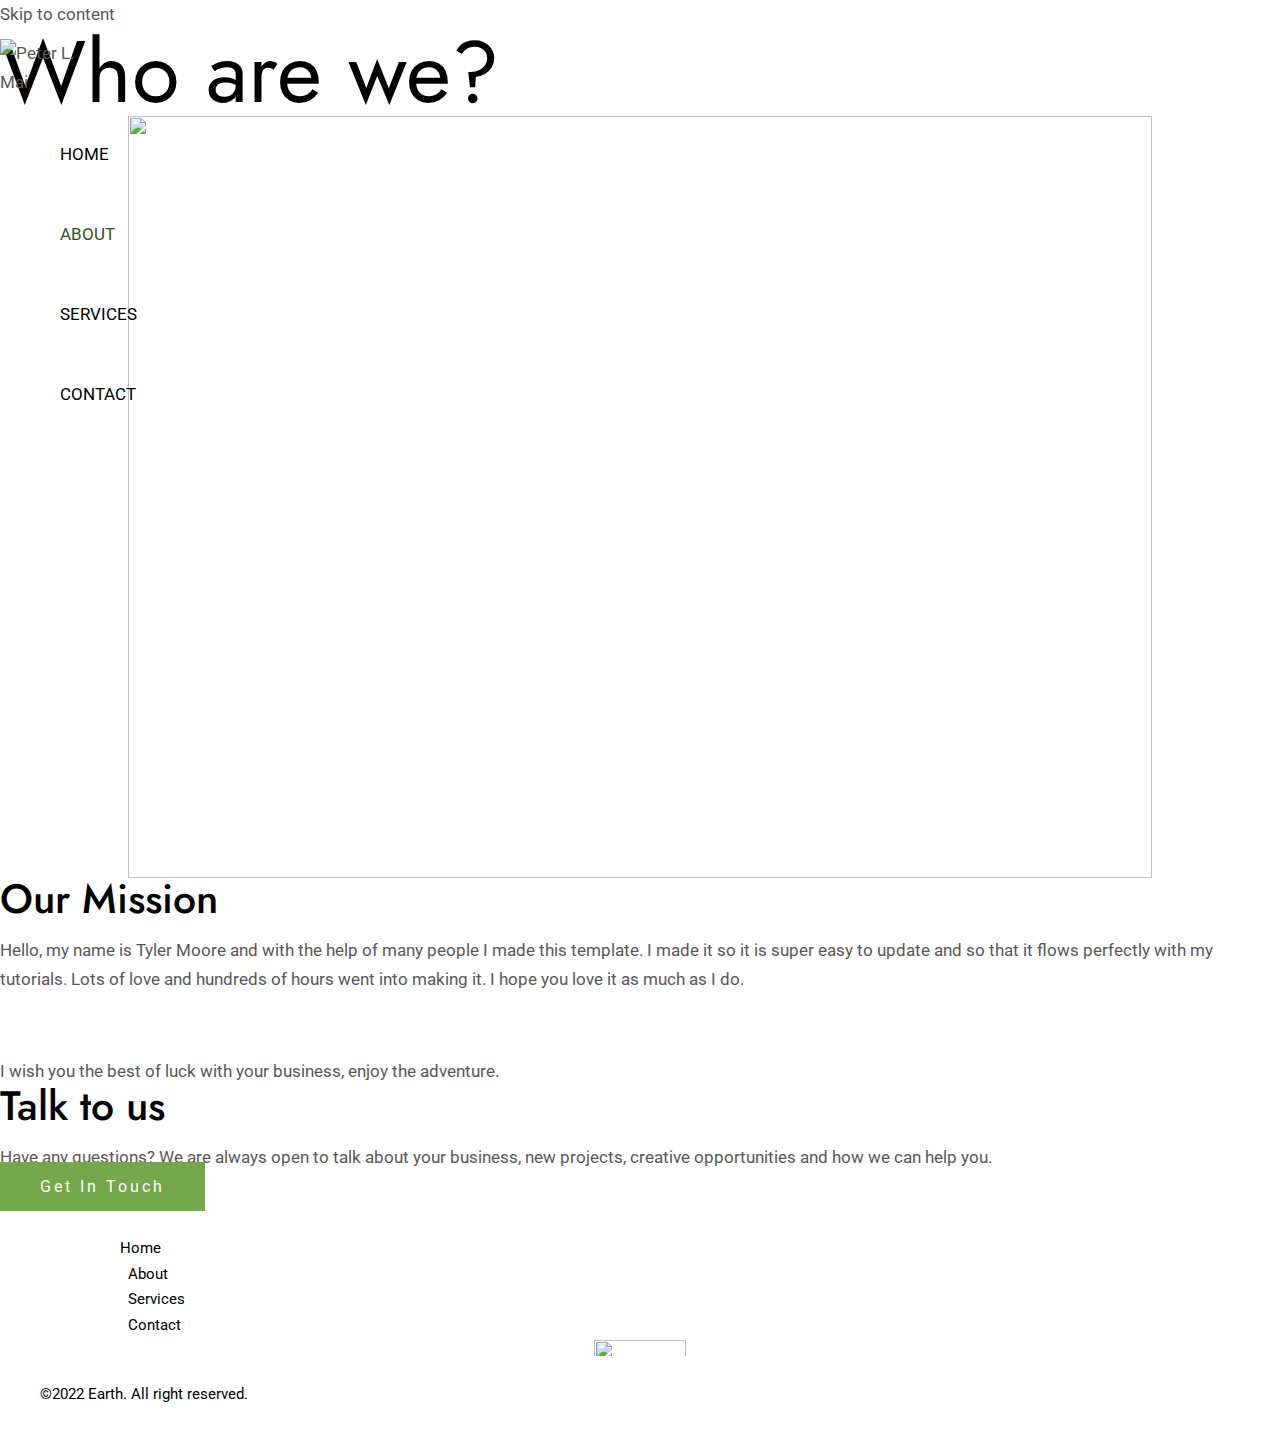
==== about/index.html @ 63da59d5 "Initial install" ====
<!DOCTYPE html>
<html lang="en-US">
<head>
<meta charset="UTF-8">
<meta name="viewport" content="width=device-width, initial-scale=1">
<link rel="profile" href="https://gmpg.org/xfn/11">

<title>About &#8211; Peter L. Mai</title>
<meta name="robots" content="max-image-preview:large">
<link rel="dns-prefetch" href="//fonts.googleapis.com">
<link rel="alternate" type="application/rss+xml" title="Peter L. Mai &raquo; Feed" href="http://petermai6655.github.io/MatGauThanKy/PeterLMai/feed/">
<link rel="alternate" type="application/rss+xml" title="Peter L. Mai &raquo; Comments Feed" href="http://petermai6655.github.io/MatGauThanKy/PeterLMai/comments/feed/">
<link rel="stylesheet" id="astra-theme-css-css" href="http://petermai6655.github.io/MatGauThanKy/PeterLMai/wp-content/themes/astra/assets/css/minified/main.min.css?ver=3.9.4" media="all">
<style id="astra-theme-css-inline-css">.ast-no-sidebar .entry-content .alignfull {margin-left: calc( -50vw + 50%);margin-right: calc( -50vw + 50%);max-width: 100vw;width: 100vw;}.ast-no-sidebar .entry-content .alignwide {margin-left: calc(-41vw + 50%);margin-right: calc(-41vw + 50%);max-width: unset;width: unset;}.ast-no-sidebar .entry-content .alignfull .alignfull,.ast-no-sidebar .entry-content .alignfull .alignwide,.ast-no-sidebar .entry-content .alignwide .alignfull,.ast-no-sidebar .entry-content .alignwide .alignwide,.ast-no-sidebar .entry-content .wp-block-column .alignfull,.ast-no-sidebar .entry-content .wp-block-column .alignwide{width: 100%;margin-left: auto;margin-right: auto;}.wp-block-gallery,.blocks-gallery-grid {margin: 0;}.wp-block-separator {max-width: 100px;}.wp-block-separator.is-style-wide,.wp-block-separator.is-style-dots {max-width: none;}.entry-content .has-2-columns .wp-block-column:first-child {padding-right: 10px;}.entry-content .has-2-columns .wp-block-column:last-child {padding-left: 10px;}@media (max-width: 782px) {.entry-content .wp-block-columns .wp-block-column {flex-basis: 100%;}.entry-content .has-2-columns .wp-block-column:first-child {padding-right: 0;}.entry-content .has-2-columns .wp-block-column:last-child {padding-left: 0;}}body .entry-content .wp-block-latest-posts {margin-left: 0;}body .entry-content .wp-block-latest-posts li {list-style: none;}.ast-no-sidebar .ast-container .entry-content .wp-block-latest-posts {margin-left: 0;}.ast-header-break-point .entry-content .alignwide {margin-left: auto;margin-right: auto;}.entry-content .blocks-gallery-item img {margin-bottom: auto;}.wp-block-pullquote {border-top: 4px solid #555d66;border-bottom: 4px solid #555d66;color: #40464d;}:root{--ast-container-default-xlg-padding:6.67em;--ast-container-default-lg-padding:5.67em;--ast-container-default-slg-padding:4.34em;--ast-container-default-md-padding:3.34em;--ast-container-default-sm-padding:6.67em;--ast-container-default-xs-padding:2.4em;--ast-container-default-xxs-padding:1.4em;}html{font-size:106.25%;}a,.page-title{color:var(--ast-global-color-3);}a:hover,a:focus{color:var(--ast-global-color-0);}body,button,input,select,textarea,.ast-button,.ast-custom-button{font-family:'Roboto',sans-serif;font-weight:400;font-size:17px;font-size:1rem;line-height:1.7;}blockquote{color:var(--ast-global-color-3);}p,.entry-content p{margin-bottom:0em;}h1,.entry-content h1,h2,.entry-content h2,h3,.entry-content h3,h4,.entry-content h4,h5,.entry-content h5,h6,.entry-content h6,.site-title,.site-title a{font-family:'Jost',sans-serif;font-weight:500;text-transform:none;}.ast-site-identity .site-title a{color:var(--ast-global-color-5);}.site-title{font-size:35px;font-size:2.0588235294118rem;display:none;}header .custom-logo-link img{max-width:96px;}.astra-logo-svg{width:96px;}.astra-logo-svg:not(.sticky-custom-logo .astra-logo-svg,.transparent-custom-logo .astra-logo-svg,.advanced-header-logo .astra-logo-svg){height:60px;}.ast-archive-description .ast-archive-title{font-size:40px;font-size:2.3529411764706rem;}.site-header .site-description{font-size:15px;font-size:0.88235294117647rem;display:none;}.entry-title{font-size:30px;font-size:1.7647058823529rem;}h1,.entry-content h1{font-size:87px;font-size:5.1176470588235rem;font-weight:normal;font-family:'Jost',sans-serif;text-transform:none;}h2,.entry-content h2{font-size:41px;font-size:2.4117647058824rem;font-weight:500;font-family:'Jost',sans-serif;text-transform:none;}h3,.entry-content h3{font-size:28px;font-size:1.6470588235294rem;font-weight:600;font-family:'Jost',sans-serif;text-transform:none;}h4,.entry-content h4{font-size:24px;font-size:1.4117647058824rem;line-height:1.25;font-weight:600;font-family:'Jost',sans-serif;text-transform:none;}h5,.entry-content h5{font-size:18px;font-size:1.0588235294118rem;font-weight:500;font-family:'Jost',sans-serif;text-transform:none;}h6,.entry-content h6{font-size:15px;font-size:0.88235294117647rem;font-weight:500;font-family:'Jost',sans-serif;text-transform:none;}.ast-single-post .entry-title,.page-title{font-size:30px;font-size:1.7647058823529rem;}::selection{background-color:var(--ast-global-color-0);color:#000000;}body,h1,.entry-title a,.entry-content h1,h2,.entry-content h2,h3,.entry-content h3,h4,.entry-content h4,h5,.entry-content h5,h6,.entry-content h6{color:var(--ast-global-color-3);}.tagcloud a:hover,.tagcloud a:focus,.tagcloud a.current-item{color:#ffffff;border-color:var(--ast-global-color-3);background-color:var(--ast-global-color-3);}input:focus,input[type="text"]:focus,input[type="email"]:focus,input[type="url"]:focus,input[type="password"]:focus,input[type="reset"]:focus,input[type="search"]:focus,textarea:focus{border-color:var(--ast-global-color-3);}input[type="radio"]:checked,input[type=reset],input[type="checkbox"]:checked,input[type="checkbox"]:hover:checked,input[type="checkbox"]:focus:checked,input[type=range]::-webkit-slider-thumb{border-color:var(--ast-global-color-3);background-color:var(--ast-global-color-3);box-shadow:none;}.site-footer a:hover + .post-count,.site-footer a:focus + .post-count{background:var(--ast-global-color-3);border-color:var(--ast-global-color-3);}.single .nav-links .nav-previous,.single .nav-links .nav-next{color:var(--ast-global-color-3);}.entry-meta,.entry-meta *{line-height:1.45;color:var(--ast-global-color-3);}.entry-meta a:hover,.entry-meta a:hover *,.entry-meta a:focus,.entry-meta a:focus *,.page-links > .page-link,.page-links .page-link:hover,.post-navigation a:hover{color:var(--ast-global-color-0);}#cat option,.secondary .calendar_wrap thead a,.secondary .calendar_wrap thead a:visited{color:var(--ast-global-color-3);}.secondary .calendar_wrap #today,.ast-progress-val span{background:var(--ast-global-color-3);}.secondary a:hover + .post-count,.secondary a:focus + .post-count{background:var(--ast-global-color-3);border-color:var(--ast-global-color-3);}.calendar_wrap #today > a{color:#ffffff;}.page-links .page-link,.single .post-navigation a{color:var(--ast-global-color-3);}.ast-archive-title{color:var(--ast-global-color-2);}.widget-title{font-size:24px;font-size:1.4117647058824rem;color:var(--ast-global-color-2);}.site-logo-img img{ transition:all 0.2s linear;}.ast-page-builder-template .hentry {margin: 0;}.ast-page-builder-template .site-content > .ast-container {max-width: 100%;padding: 0;}.ast-page-builder-template .site-content #primary {padding: 0;margin: 0;}.ast-page-builder-template .no-results {text-align: center;margin: 4em auto;}.ast-page-builder-template .ast-pagination {padding: 2em;}.ast-page-builder-template .entry-header.ast-no-title.ast-no-thumbnail {margin-top: 0;}.ast-page-builder-template .entry-header.ast-header-without-markup {margin-top: 0;margin-bottom: 0;}.ast-page-builder-template .entry-header.ast-no-title.ast-no-meta {margin-bottom: 0;}.ast-page-builder-template.single .post-navigation {padding-bottom: 2em;}.ast-page-builder-template.single-post .site-content > .ast-container {max-width: 100%;}.ast-page-builder-template .entry-header {margin-top: 4em;margin-left: auto;margin-right: auto;padding-left: 20px;padding-right: 20px;}.single.ast-page-builder-template .entry-header {padding-left: 20px;padding-right: 20px;}.ast-page-builder-template .ast-archive-description {margin: 4em auto 0;padding-left: 20px;padding-right: 20px;}@media (max-width:921px){#ast-desktop-header{display:none;}}@media (min-width:921px){#ast-mobile-header{display:none;}}.wp-block-buttons.aligncenter{justify-content:center;}@media (max-width:921px){.ast-theme-transparent-header #primary,.ast-theme-transparent-header #secondary{padding:0;}}@media (max-width:921px){.ast-plain-container.ast-no-sidebar #primary{padding:0;}}.ast-plain-container.ast-no-sidebar #primary{margin-top:0;margin-bottom:0;}@media (min-width:1200px){.wp-block-group .has-background{padding:20px;}}@media (min-width:1200px){.wp-block-cover-image.alignwide .wp-block-cover__inner-container,.wp-block-cover.alignwide .wp-block-cover__inner-container,.wp-block-cover-image.alignfull .wp-block-cover__inner-container,.wp-block-cover.alignfull .wp-block-cover__inner-container{width:100%;}}.wp-block-columns{margin-bottom:unset;}.wp-block-image.size-full{margin:2rem 0;}.wp-block-separator.has-background{padding:0;}.wp-block-gallery{margin-bottom:1.6em;}.wp-block-group{padding-top:4em;padding-bottom:4em;}.wp-block-group__inner-container .wp-block-columns:last-child,.wp-block-group__inner-container :last-child,.wp-block-table table{margin-bottom:0;}.blocks-gallery-grid{width:100%;}.wp-block-navigation-link__content{padding:5px 0;}.wp-block-group .wp-block-group .has-text-align-center,.wp-block-group .wp-block-column .has-text-align-center{max-width:100%;}.has-text-align-center{margin:0 auto;}@media (max-width:1200px){.wp-block-group{padding:3em;}.wp-block-group .wp-block-group{padding:1.5em;}.wp-block-columns,.wp-block-column{margin:1rem 0;}}@media (min-width:921px){.wp-block-columns .wp-block-group{padding:2em;}}@media (max-width:544px){.wp-block-cover-image .wp-block-cover__inner-container,.wp-block-cover .wp-block-cover__inner-container{width:unset;}.wp-block-cover,.wp-block-cover-image{padding:2em 0;}.wp-block-group,.wp-block-cover{padding:2em;}.wp-block-media-text__media img,.wp-block-media-text__media video{width:unset;max-width:100%;}.wp-block-media-text.has-background .wp-block-media-text__content{padding:1em;}}.wp-block-image.aligncenter{margin-left:auto;margin-right:auto;}.wp-block-table.aligncenter{margin-left:auto;margin-right:auto;}@media (min-width:544px){.entry-content .wp-block-media-text.has-media-on-the-right .wp-block-media-text__content{padding:0 8% 0 0;}.entry-content .wp-block-media-text .wp-block-media-text__content{padding:0 0 0 8%;}.ast-plain-container .site-content .entry-content .has-custom-content-position.is-position-bottom-left > *,.ast-plain-container .site-content .entry-content .has-custom-content-position.is-position-bottom-right > *,.ast-plain-container .site-content .entry-content .has-custom-content-position.is-position-top-left > *,.ast-plain-container .site-content .entry-content .has-custom-content-position.is-position-top-right > *,.ast-plain-container .site-content .entry-content .has-custom-content-position.is-position-center-right > *,.ast-plain-container .site-content .entry-content .has-custom-content-position.is-position-center-left > *{margin:0;}}@media (max-width:544px){.entry-content .wp-block-media-text .wp-block-media-text__content{padding:8% 0;}.wp-block-media-text .wp-block-media-text__media img{width:auto;max-width:100%;}}.wp-block-button.is-style-outline .wp-block-button__link{border-color:var(--ast-global-color-0);}.wp-block-button.is-style-outline > .wp-block-button__link:not(.has-text-color),.wp-block-button.wp-block-button__link.is-style-outline:not(.has-text-color){color:var(--ast-global-color-0);}.wp-block-button.is-style-outline .wp-block-button__link:hover,.wp-block-button.is-style-outline .wp-block-button__link:focus{color:var(--ast-global-color-5) !important;background-color:var(--ast-global-color-1);border-color:var(--ast-global-color-1);}.post-page-numbers.current .page-link,.ast-pagination .page-numbers.current{color:#000000;border-color:var(--ast-global-color-0);background-color:var(--ast-global-color-0);border-radius:2px;}@media (min-width:544px){.entry-content > .alignleft{margin-right:20px;}.entry-content > .alignright{margin-left:20px;}}h1.widget-title{font-weight:normal;}h2.widget-title{font-weight:500;}h3.widget-title{font-weight:600;}@media (max-width:921px){.ast-separate-container #primary,.ast-separate-container #secondary{padding:1.5em 0;}#primary,#secondary{padding:1.5em 0;margin:0;}.ast-left-sidebar #content > .ast-container{display:flex;flex-direction:column-reverse;width:100%;}.ast-separate-container .ast-article-post,.ast-separate-container .ast-article-single{padding:1.5em 2.14em;}.ast-author-box img.avatar{margin:20px 0 0 0;}}@media (min-width:922px){.ast-separate-container.ast-right-sidebar #primary,.ast-separate-container.ast-left-sidebar #primary{border:0;}.search-no-results.ast-separate-container #primary{margin-bottom:4em;}}.elementor-button-wrapper .elementor-button{border-style:solid;text-decoration:none;border-top-width:0;border-right-width:0;border-left-width:0;border-bottom-width:0;}body .elementor-button.elementor-size-sm,body .elementor-button.elementor-size-xs,body .elementor-button.elementor-size-md,body .elementor-button.elementor-size-lg,body .elementor-button.elementor-size-xl,body .elementor-button{border-radius:0px;padding-top:15px;padding-right:40px;padding-bottom:15px;padding-left:40px;}@media (max-width:921px){.elementor-button-wrapper .elementor-button.elementor-size-sm,.elementor-button-wrapper .elementor-button.elementor-size-xs,.elementor-button-wrapper .elementor-button.elementor-size-md,.elementor-button-wrapper .elementor-button.elementor-size-lg,.elementor-button-wrapper .elementor-button.elementor-size-xl,.elementor-button-wrapper .elementor-button{padding-top:16px;padding-right:32px;padding-bottom:16px;padding-left:32px;}}@media (max-width:544px){.elementor-button-wrapper .elementor-button.elementor-size-sm,.elementor-button-wrapper .elementor-button.elementor-size-xs,.elementor-button-wrapper .elementor-button.elementor-size-md,.elementor-button-wrapper .elementor-button.elementor-size-lg,.elementor-button-wrapper .elementor-button.elementor-size-xl,.elementor-button-wrapper .elementor-button{padding-top:15px;padding-right:28px;padding-bottom:15px;padding-left:28px;}}.elementor-button-wrapper .elementor-button{border-color:var(--ast-global-color-0);background-color:var(--ast-global-color-0);}.elementor-button-wrapper .elementor-button:hover,.elementor-button-wrapper .elementor-button:focus{color:var(--ast-global-color-5);background-color:var(--ast-global-color-1);border-color:var(--ast-global-color-1);}.wp-block-button .wp-block-button__link ,.elementor-button-wrapper .elementor-button,.elementor-button-wrapper .elementor-button:visited{color:var(--ast-global-color-5);}.elementor-button-wrapper .elementor-button{font-family:inherit;font-weight:400;line-height:1;text-transform:none;letter-spacing:3px;}body .elementor-button.elementor-size-sm,body .elementor-button.elementor-size-xs,body .elementor-button.elementor-size-md,body .elementor-button.elementor-size-lg,body .elementor-button.elementor-size-xl,body .elementor-button{font-size:16px;font-size:0.94117647058824rem;}.wp-block-button .wp-block-button__link:hover,.wp-block-button .wp-block-button__link:focus{color:var(--ast-global-color-5);background-color:var(--ast-global-color-1);border-color:var(--ast-global-color-1);}.elementor-widget-heading h4.elementor-heading-title{line-height:1.25;}.wp-block-button .wp-block-button__link{border-color:var(--ast-global-color-0);background-color:var(--ast-global-color-0);color:var(--ast-global-color-5);font-family:inherit;font-weight:400;line-height:1;text-transform:none;letter-spacing:3px;font-size:16px;font-size:0.94117647058824rem;border-radius:0px;padding-top:15px;padding-right:40px;padding-bottom:15px;padding-left:40px;}@media (max-width:921px){.wp-block-button .wp-block-button__link{font-size:16px;font-size:0.94117647058824rem;padding-top:16px;padding-right:32px;padding-bottom:16px;padding-left:32px;}}@media (max-width:544px){.wp-block-button .wp-block-button__link{font-size:15px;font-size:0.88235294117647rem;padding-top:15px;padding-right:28px;padding-bottom:15px;padding-left:28px;}}.menu-toggle,button,.ast-button,.ast-custom-button,.button,input#submit,input[type="button"],input[type="submit"],input[type="reset"],form[CLASS*="wp-block-search__"].wp-block-search .wp-block-search__inside-wrapper .wp-block-search__button,body .wp-block-file .wp-block-file__button{border-style:solid;border-top-width:0;border-right-width:0;border-left-width:0;border-bottom-width:0;color:var(--ast-global-color-5);border-color:var(--ast-global-color-0);background-color:var(--ast-global-color-0);border-radius:0px;padding-top:15px;padding-right:40px;padding-bottom:15px;padding-left:40px;font-family:inherit;font-weight:400;font-size:16px;font-size:0.94117647058824rem;line-height:1;text-transform:none;letter-spacing:3px;}button:focus,.menu-toggle:hover,button:hover,.ast-button:hover,.ast-custom-button:hover .button:hover,.ast-custom-button:hover ,input[type=reset]:hover,input[type=reset]:focus,input#submit:hover,input#submit:focus,input[type="button"]:hover,input[type="button"]:focus,input[type="submit"]:hover,input[type="submit"]:focus,form[CLASS*="wp-block-search__"].wp-block-search .wp-block-search__inside-wrapper .wp-block-search__button:hover,form[CLASS*="wp-block-search__"].wp-block-search .wp-block-search__inside-wrapper .wp-block-search__button:focus,body .wp-block-file .wp-block-file__button:hover,body .wp-block-file .wp-block-file__button:focus{color:var(--ast-global-color-5);background-color:var(--ast-global-color-1);border-color:var(--ast-global-color-1);}@media (min-width:544px){.ast-container{max-width:100%;}}@media (max-width:544px){.ast-separate-container .ast-article-post,.ast-separate-container .ast-article-single,.ast-separate-container .comments-title,.ast-separate-container .ast-archive-description{padding:1.5em 1em;}.ast-separate-container #content .ast-container{padding-left:0.54em;padding-right:0.54em;}.ast-separate-container .ast-comment-list li.depth-1{padding:1.5em 1em;margin-bottom:1.5em;}.ast-separate-container .ast-comment-list .bypostauthor{padding:.5em;}.ast-search-menu-icon.ast-dropdown-active .search-field{width:170px;}.menu-toggle,button,.ast-button,.button,input#submit,input[type="button"],input[type="submit"],input[type="reset"]{padding-top:15px;padding-right:28px;padding-bottom:15px;padding-left:28px;font-size:15px;font-size:0.88235294117647rem;}}@media (max-width:921px){.menu-toggle,button,.ast-button,.button,input#submit,input[type="button"],input[type="submit"],input[type="reset"]{padding-top:16px;padding-right:32px;padding-bottom:16px;padding-left:32px;font-size:16px;font-size:0.94117647058824rem;}.ast-mobile-header-stack .main-header-bar .ast-search-menu-icon{display:inline-block;}.ast-header-break-point.ast-header-custom-item-outside .ast-mobile-header-stack .main-header-bar .ast-search-icon{margin:0;}.ast-comment-avatar-wrap img{max-width:2.5em;}.ast-separate-container .ast-comment-list li.depth-1{padding:1.5em 2.14em;}.ast-separate-container .comment-respond{padding:2em 2.14em;}.ast-comment-meta{padding:0 1.8888em 1.3333em;}}body,.ast-separate-container{background-color:var(--ast-global-color-5);;background-image:none;;}.entry-content > .wp-block-group,.entry-content > .wp-block-media-text,.entry-content > .wp-block-cover,.entry-content > .wp-block-columns{max-width:58em;width:calc(100% - 4em);margin-left:auto;margin-right:auto;}.entry-content [class*="__inner-container"] > .alignfull{max-width:100%;margin-left:0;margin-right:0;}.entry-content [class*="__inner-container"] > *:not(.alignwide):not(.alignfull):not(.alignleft):not(.alignright){margin-left:auto;margin-right:auto;}.entry-content [class*="__inner-container"] > *:not(.alignwide):not(p):not(.alignfull):not(.alignleft):not(.alignright):not(.is-style-wide):not(iframe){max-width:50rem;width:100%;}@media (min-width:921px){.entry-content > .wp-block-group.alignwide.has-background,.entry-content > .wp-block-group.alignfull.has-background,.entry-content > .wp-block-cover.alignwide,.entry-content > .wp-block-cover.alignfull,.entry-content > .wp-block-columns.has-background.alignwide,.entry-content > .wp-block-columns.has-background.alignfull{margin-top:0;margin-bottom:0;padding:6em 4em;}.entry-content > .wp-block-columns.has-background{margin-bottom:0;}}@media (min-width:1200px){.entry-content .alignfull p{max-width:1200px;}.entry-content .alignfull{max-width:100%;width:100%;}.ast-page-builder-template .entry-content .alignwide,.entry-content [class*="__inner-container"] > .alignwide{max-width:1200px;margin-left:0;margin-right:0;}.entry-content .alignfull [class*="__inner-container"] > .alignwide{max-width:80rem;}}@media (min-width:545px){.site-main .entry-content > .alignwide{margin:0 auto;}.wp-block-group.has-background,.entry-content > .wp-block-cover,.entry-content > .wp-block-columns.has-background{padding:4em;margin-top:0;margin-bottom:0;}.entry-content .wp-block-media-text.alignfull .wp-block-media-text__content,.entry-content .wp-block-media-text.has-background .wp-block-media-text__content{padding:0 8%;}}@media (max-width:921px){.widget-title{font-size:22px;font-size:1.375rem;}body,button,input,select,textarea,.ast-button,.ast-custom-button{font-size:16px;font-size:0.94117647058824rem;}#secondary,#secondary button,#secondary input,#secondary select,#secondary textarea{font-size:16px;font-size:0.94117647058824rem;}.site-title{display:none;}.ast-archive-description .ast-archive-title{font-size:40px;}.site-header .site-description{display:none;}.entry-title{font-size:30px;}h1,.entry-content h1{font-size:30px;}h2,.entry-content h2{font-size:25px;}h3,.entry-content h3{font-size:28px;}h4,.entry-content h4{font-size:24px;font-size:1.4117647058824rem;}.ast-single-post .entry-title,.page-title{font-size:30px;}.astra-logo-svg{width:96px;}header .custom-logo-link img,.ast-header-break-point .site-logo-img .custom-mobile-logo-link img{max-width:96px;}}@media (max-width:544px){.site-title{display:none;}.ast-archive-description .ast-archive-title{font-size:40px;}.site-header .site-description{display:none;}.entry-title{font-size:30px;}h1,.entry-content h1{font-size:30px;}h2,.entry-content h2{font-size:25px;}h3,.entry-content h3{font-size:28px;}h4,.entry-content h4{font-size:24px;font-size:1.4117647058824rem;}.ast-single-post .entry-title,.page-title{font-size:30px;}header .custom-logo-link img,.ast-header-break-point .site-branding img,.ast-header-break-point .custom-logo-link img{max-width:96px;}.astra-logo-svg{width:96px;}.ast-header-break-point .site-logo-img .custom-mobile-logo-link img{max-width:96px;}}@media (max-width:544px){html{font-size:96.9%;}}@media (min-width:922px){.ast-container{max-width:1240px;}}@media (min-width:922px){.site-content .ast-container{display:flex;}}@media (max-width:921px){.site-content .ast-container{flex-direction:column;}}@media (min-width:922px){.main-header-menu .sub-menu .menu-item.ast-left-align-sub-menu:hover > .sub-menu,.main-header-menu .sub-menu .menu-item.ast-left-align-sub-menu.focus > .sub-menu{margin-left:-0px;}}.ast-theme-transparent-header .ast-header-search .astra-search-icon,.ast-theme-transparent-header .ast-header-search .search-field::placeholder,.ast-theme-transparent-header .ast-header-search .ast-icon{color:#ffffff;}.ast-theme-transparent-header [data-section="section-header-mobile-trigger"] .ast-button-wrap .mobile-menu-toggle-icon .ast-mobile-svg{fill:#ffffff;}.ast-theme-transparent-header [data-section="section-header-mobile-trigger"] .ast-button-wrap .mobile-menu-wrap .mobile-menu{color:#ffffff;}.ast-theme-transparent-header [data-section="section-header-mobile-trigger"] .ast-button-wrap .ast-mobile-menu-trigger-fill{background:var(--ast-global-color-0);}.ast-theme-transparent-header [data-section="section-header-mobile-trigger"] .ast-button-wrap .ast-mobile-menu-trigger-fill,.ast-theme-transparent-header [data-section="section-header-mobile-trigger"] .ast-button-wrap .ast-mobile-menu-trigger-minimal{color:#ffffff;border:none;}.footer-widget-area[data-section^="section-fb-html-"] .ast-builder-html-element{text-align:center;}.wp-block-search {margin-bottom: 20px;}.wp-block-site-tagline {margin-top: 20px;}form.wp-block-search .wp-block-search__input,.wp-block-search.wp-block-search__button-inside .wp-block-search__inside-wrapper {border-color: #eaeaea;background: #fafafa;}.wp-block-search.wp-block-search__button-inside .wp-block-search__inside-wrapper .wp-block-search__input:focus,.wp-block-loginout input:focus {outline: thin dotted;}.wp-block-loginout input:focus {border-color: transparent;} form.wp-block-search .wp-block-search__inside-wrapper .wp-block-search__input {padding: 12px;}form.wp-block-search .wp-block-search__button svg {fill: currentColor;width: 20px;height: 20px;}.wp-block-loginout p label {display: block;}.wp-block-loginout p:not(.login-remember):not(.login-submit) input {width: 100%;}.wp-block-loginout .login-remember input {width: 1.1rem;height: 1.1rem;margin: 0 5px 4px 0;vertical-align: middle;}blockquote,cite {font-style: initial;}.wp-block-file {display: flex;align-items: center;flex-wrap: wrap;justify-content: space-between;}.wp-block-pullquote {border: none;}.wp-block-pullquote blockquote::before {content: "\201D";font-family: "Helvetica",sans-serif;display: flex;transform: rotate( 180deg );font-size: 6rem;font-style: normal;line-height: 1;font-weight: bold;align-items: center;justify-content: center;}.has-text-align-right > blockquote::before {justify-content: flex-start;}.has-text-align-left > blockquote::before {justify-content: flex-end;}figure.wp-block-pullquote.is-style-solid-color blockquote {max-width: 100%;text-align: inherit;}blockquote {padding: 0 1.2em 1.2em;}.wp-block-button__link {border: 2px solid currentColor;}body .wp-block-file .wp-block-file__button {text-decoration: none;}ul.wp-block-categories-list.wp-block-categories,ul.wp-block-archives-list.wp-block-archives {list-style-type: none;}ul,ol {margin-left: 20px;}figure.alignright figcaption {text-align: right;}:root .has-ast-global-color-0-color{color:var(--ast-global-color-0);}:root .has-ast-global-color-0-background-color{background-color:var(--ast-global-color-0);}:root .wp-block-button .has-ast-global-color-0-color{color:var(--ast-global-color-0);}:root .wp-block-button .has-ast-global-color-0-background-color{background-color:var(--ast-global-color-0);}:root .has-ast-global-color-1-color{color:var(--ast-global-color-1);}:root .has-ast-global-color-1-background-color{background-color:var(--ast-global-color-1);}:root .wp-block-button .has-ast-global-color-1-color{color:var(--ast-global-color-1);}:root .wp-block-button .has-ast-global-color-1-background-color{background-color:var(--ast-global-color-1);}:root .has-ast-global-color-2-color{color:var(--ast-global-color-2);}:root .has-ast-global-color-2-background-color{background-color:var(--ast-global-color-2);}:root .wp-block-button .has-ast-global-color-2-color{color:var(--ast-global-color-2);}:root .wp-block-button .has-ast-global-color-2-background-color{background-color:var(--ast-global-color-2);}:root .has-ast-global-color-3-color{color:var(--ast-global-color-3);}:root .has-ast-global-color-3-background-color{background-color:var(--ast-global-color-3);}:root .wp-block-button .has-ast-global-color-3-color{color:var(--ast-global-color-3);}:root .wp-block-button .has-ast-global-color-3-background-color{background-color:var(--ast-global-color-3);}:root .has-ast-global-color-4-color{color:var(--ast-global-color-4);}:root .has-ast-global-color-4-background-color{background-color:var(--ast-global-color-4);}:root .wp-block-button .has-ast-global-color-4-color{color:var(--ast-global-color-4);}:root .wp-block-button .has-ast-global-color-4-background-color{background-color:var(--ast-global-color-4);}:root .has-ast-global-color-5-color{color:var(--ast-global-color-5);}:root .has-ast-global-color-5-background-color{background-color:var(--ast-global-color-5);}:root .wp-block-button .has-ast-global-color-5-color{color:var(--ast-global-color-5);}:root .wp-block-button .has-ast-global-color-5-background-color{background-color:var(--ast-global-color-5);}:root .has-ast-global-color-6-color{color:var(--ast-global-color-6);}:root .has-ast-global-color-6-background-color{background-color:var(--ast-global-color-6);}:root .wp-block-button .has-ast-global-color-6-color{color:var(--ast-global-color-6);}:root .wp-block-button .has-ast-global-color-6-background-color{background-color:var(--ast-global-color-6);}:root .has-ast-global-color-7-color{color:var(--ast-global-color-7);}:root .has-ast-global-color-7-background-color{background-color:var(--ast-global-color-7);}:root .wp-block-button .has-ast-global-color-7-color{color:var(--ast-global-color-7);}:root .wp-block-button .has-ast-global-color-7-background-color{background-color:var(--ast-global-color-7);}:root .has-ast-global-color-8-color{color:var(--ast-global-color-8);}:root .has-ast-global-color-8-background-color{background-color:var(--ast-global-color-8);}:root .wp-block-button .has-ast-global-color-8-color{color:var(--ast-global-color-8);}:root .wp-block-button .has-ast-global-color-8-background-color{background-color:var(--ast-global-color-8);}:root{--ast-global-color-0:#74a84a;--ast-global-color-1:#2c541d;--ast-global-color-2:#000000;--ast-global-color-3:#585858;--ast-global-color-4:#f6f8f5;--ast-global-color-5:#ffffff;--ast-global-color-6:rgba(82,104,64,0.8);--ast-global-color-7:rgba(82,104,64,0.5);--ast-global-color-8:rgba(82,104,64,0.3);}:root {--ast-border-color : #989898;}.ast-theme-transparent-header #masthead .site-logo-img .transparent-custom-logo .astra-logo-svg{width:60px;}.ast-theme-transparent-header #masthead .site-logo-img .transparent-custom-logo img{ max-width:60px;}@media (max-width:921px){.ast-theme-transparent-header #masthead .site-logo-img .transparent-custom-logo .astra-logo-svg{width:60px;}.ast-theme-transparent-header #masthead .site-logo-img .transparent-custom-logo img{ max-width:60px;}}@media (max-width:543px){.ast-theme-transparent-header #masthead .site-logo-img .transparent-custom-logo .astra-logo-svg{width:50px;}.ast-theme-transparent-header #masthead .site-logo-img .transparent-custom-logo img{ max-width:50px;}}@media (min-width:921px){.ast-theme-transparent-header #masthead{position:absolute;left:0;right:0;}.ast-theme-transparent-header .main-header-bar,.ast-theme-transparent-header.ast-header-break-point .main-header-bar{background:none;}body.elementor-editor-active.ast-theme-transparent-header #masthead,.fl-builder-edit .ast-theme-transparent-header #masthead,body.vc_editor.ast-theme-transparent-header #masthead,body.brz-ed.ast-theme-transparent-header #masthead{z-index:0;}.ast-header-break-point.ast-replace-site-logo-transparent.ast-theme-transparent-header .custom-mobile-logo-link{display:none;}.ast-header-break-point.ast-replace-site-logo-transparent.ast-theme-transparent-header .transparent-custom-logo{display:inline-block;}.ast-theme-transparent-header .ast-above-header,.ast-theme-transparent-header .ast-above-header.ast-above-header-bar{background-image:none;background-color:transparent;}.ast-theme-transparent-header .ast-below-header{background-image:none;background-color:transparent;}}.ast-theme-transparent-header .site-title a,.ast-theme-transparent-header .site-title a:focus,.ast-theme-transparent-header .site-title a:hover,.ast-theme-transparent-header .site-title a:visited{color:var(--ast-global-color-5);}.ast-theme-transparent-header .site-header .site-description{color:var(--ast-global-color-5);}.ast-theme-transparent-header .ast-builder-menu .main-header-menu,.ast-theme-transparent-header .ast-builder-menu .main-header-menu .sub-menu,.ast-theme-transparent-header .ast-builder-menu .main-header-menu,.ast-theme-transparent-header.ast-header-break-point .ast-builder-menu .main-header-bar-wrap .main-header-menu,.ast-flyout-menu-enable.ast-header-break-point.ast-theme-transparent-header .main-header-bar-navigation .site-navigation,.ast-fullscreen-menu-enable.ast-header-break-point.ast-theme-transparent-header .main-header-bar-navigation .site-navigation,.ast-flyout-above-menu-enable.ast-header-break-point.ast-theme-transparent-header .ast-above-header-navigation-wrap .ast-above-header-navigation,.ast-flyout-below-menu-enable.ast-header-break-point.ast-theme-transparent-header .ast-below-header-navigation-wrap .ast-below-header-actual-nav,.ast-fullscreen-above-menu-enable.ast-header-break-point.ast-theme-transparent-header .ast-above-header-navigation-wrap,.ast-fullscreen-below-menu-enable.ast-header-break-point.ast-theme-transparent-header .ast-below-header-navigation-wrap,.ast-theme-transparent-header .main-header-menu .menu-link{background-color:rgba(255,255,255,0);}.ast-theme-transparent-header .ast-builder-menu .main-header-menu .menu-item .sub-menu,.ast-header-break-point.ast-flyout-menu-enable.ast-header-break-point .ast-builder-menu .main-header-bar-navigation .main-header-menu .menu-item .sub-menu,.ast-header-break-point.ast-flyout-menu-enable.ast-header-break-point .ast-builder-menu .main-header-bar-navigation [CLASS*="ast-builder-menu-"] .main-header-menu .menu-item .sub-menu,.ast-theme-transparent-header .ast-builder-menu .main-header-menu .menu-item .sub-menu .menu-link,.ast-header-break-point.ast-flyout-menu-enable.ast-header-break-point .ast-builder-menu .main-header-bar-navigation .main-header-menu .menu-item .sub-menu .menu-link,.ast-header-break-point.ast-flyout-menu-enable.ast-header-break-point .ast-builder-menu .main-header-bar-navigation [CLASS*="ast-builder-menu-"] .main-header-menu .menu-item .sub-menu .menu-link,.ast-theme-transparent-header .main-header-menu .menu-item .sub-menu .menu-link,.ast-header-break-point.ast-flyout-menu-enable.ast-header-break-point .main-header-bar-navigation .main-header-menu .menu-item .sub-menu .menu-link,.ast-theme-transparent-header .main-header-menu .menu-item .sub-menu,.ast-header-break-point.ast-flyout-menu-enable.ast-header-break-point .main-header-bar-navigation .main-header-menu .menu-item .sub-menu{background-color:var(--ast-global-color-5);}.ast-theme-transparent-header .ast-builder-menu .main-header-menu,.ast-theme-transparent-header .ast-builder-menu .main-header-menu .menu-link,.ast-theme-transparent-header [CLASS*="ast-builder-menu-"] .main-header-menu .menu-item > .menu-link,.ast-theme-transparent-header .ast-masthead-custom-menu-items,.ast-theme-transparent-header .ast-masthead-custom-menu-items a,.ast-theme-transparent-header .ast-builder-menu .main-header-menu .menu-item > .ast-menu-toggle,.ast-theme-transparent-header .ast-builder-menu .main-header-menu .menu-item > .ast-menu-toggle,.ast-theme-transparent-header .ast-above-header-navigation a,.ast-header-break-point.ast-theme-transparent-header .ast-above-header-navigation a,.ast-header-break-point.ast-theme-transparent-header .ast-above-header-navigation > ul.ast-above-header-menu > .menu-item-has-children:not(.current-menu-item) > .ast-menu-toggle,.ast-theme-transparent-header .ast-below-header-menu,.ast-theme-transparent-header .ast-below-header-menu a,.ast-header-break-point.ast-theme-transparent-header .ast-below-header-menu a,.ast-header-break-point.ast-theme-transparent-header .ast-below-header-menu,.ast-theme-transparent-header .main-header-menu .menu-link{color:#000000;}.ast-theme-transparent-header .ast-builder-menu .main-header-menu .menu-item:hover > .menu-link,.ast-theme-transparent-header .ast-builder-menu .main-header-menu .menu-item:hover > .ast-menu-toggle,.ast-theme-transparent-header .ast-builder-menu .main-header-menu .ast-masthead-custom-menu-items a:hover,.ast-theme-transparent-header .ast-builder-menu .main-header-menu .focus > .menu-link,.ast-theme-transparent-header .ast-builder-menu .main-header-menu .focus > .ast-menu-toggle,.ast-theme-transparent-header .ast-builder-menu .main-header-menu .current-menu-item > .menu-link,.ast-theme-transparent-header .ast-builder-menu .main-header-menu .current-menu-ancestor > .menu-link,.ast-theme-transparent-header .ast-builder-menu .main-header-menu .current-menu-item > .ast-menu-toggle,.ast-theme-transparent-header .ast-builder-menu .main-header-menu .current-menu-ancestor > .ast-menu-toggle,.ast-theme-transparent-header [CLASS*="ast-builder-menu-"] .main-header-menu .current-menu-item > .menu-link,.ast-theme-transparent-header [CLASS*="ast-builder-menu-"] .main-header-menu .current-menu-ancestor > .menu-link,.ast-theme-transparent-header [CLASS*="ast-builder-menu-"] .main-header-menu .current-menu-item > .ast-menu-toggle,.ast-theme-transparent-header [CLASS*="ast-builder-menu-"] .main-header-menu .current-menu-ancestor > .ast-menu-toggle,.ast-theme-transparent-header .main-header-menu .menu-item:hover > .menu-link,.ast-theme-transparent-header .main-header-menu .current-menu-item > .menu-link,.ast-theme-transparent-header .main-header-menu .current-menu-ancestor > .menu-link{color:#2c541d;}@media (max-width:921px){.ast-theme-transparent-header #masthead{position:absolute;left:0;right:0;}.ast-theme-transparent-header .main-header-bar,.ast-theme-transparent-header.ast-header-break-point .main-header-bar{background:none;}body.elementor-editor-active.ast-theme-transparent-header #masthead,.fl-builder-edit .ast-theme-transparent-header #masthead,body.vc_editor.ast-theme-transparent-header #masthead,body.brz-ed.ast-theme-transparent-header #masthead{z-index:0;}.ast-header-break-point.ast-replace-site-logo-transparent.ast-theme-transparent-header .custom-mobile-logo-link{display:none;}.ast-header-break-point.ast-replace-site-logo-transparent.ast-theme-transparent-header .transparent-custom-logo{display:inline-block;}.ast-theme-transparent-header .ast-above-header,.ast-theme-transparent-header .ast-above-header.ast-above-header-bar{background-image:none;background-color:transparent;}.ast-theme-transparent-header .ast-below-header{background-image:none;background-color:transparent;}}@media (max-width:921px){.ast-theme-transparent-header .site-title a,.ast-theme-transparent-header .site-title a:focus,.ast-theme-transparent-header .site-title a:hover,.ast-theme-transparent-header .site-title a:visited,.ast-theme-transparent-header .ast-builder-layout-element .ast-site-identity .site-title a,.ast-theme-transparent-header .ast-builder-layout-element .ast-site-identity .site-title a:hover,.ast-theme-transparent-header .ast-builder-layout-element .ast-site-identity .site-title a:focus,.ast-theme-transparent-header .ast-builder-layout-element .ast-site-identity .site-title a:visited{color:#ffffff;}.ast-theme-transparent-header .site-header .site-description{color:#ffffff;}.ast-theme-transparent-header.ast-header-break-point .ast-builder-menu .main-header-menu,.ast-theme-transparent-header.ast-header-break-point .ast-builder-menu.main-header-menu .sub-menu,.ast-theme-transparent-header.ast-header-break-point .ast-builder-menu.main-header-menu,.ast-theme-transparent-header.ast-header-break-point .ast-builder-menu .main-header-bar-wrap .main-header-menu,.ast-flyout-menu-enable.ast-header-break-point.ast-theme-transparent-header .main-header-bar-navigation .site-navigation,.ast-fullscreen-menu-enable.ast-header-break-point.ast-theme-transparent-header .main-header-bar-navigation .site-navigation,.ast-flyout-above-menu-enable.ast-header-break-point.ast-theme-transparent-header .ast-above-header-navigation-wrap .ast-above-header-navigation,.ast-flyout-below-menu-enable.ast-header-break-point.ast-theme-transparent-header .ast-below-header-navigation-wrap .ast-below-header-actual-nav,.ast-fullscreen-above-menu-enable.ast-header-break-point.ast-theme-transparent-header .ast-above-header-navigation-wrap,.ast-fullscreen-below-menu-enable.ast-header-break-point.ast-theme-transparent-header .ast-below-header-navigation-wrap,.ast-theme-transparent-header .main-header-menu .menu-link{background-color:#ffffff;}.ast-theme-transparent-header .ast-builder-menu .main-header-menu,.ast-theme-transparent-header .ast-builder-menu .main-header-menu .menu-link,.ast-theme-transparent-header [CLASS*="ast-builder-menu-"] .main-header-menu .menu-item > .menu-link,.ast-theme-transparent-header .ast-masthead-custom-menu-items,.ast-theme-transparent-header .ast-masthead-custom-menu-items a,.ast-theme-transparent-header .ast-builder-menu .main-header-menu .menu-item > .ast-menu-toggle,.ast-theme-transparent-header .ast-builder-menu .main-header-menu .menu-item > .ast-menu-toggle,.ast-theme-transparent-header .main-header-menu .menu-link{color:#000000;}.ast-theme-transparent-header .ast-builder-menu .main-header-menu .menu-item:hover > .menu-link,.ast-theme-transparent-header .ast-builder-menu .main-header-menu .menu-item:hover > .ast-menu-toggle,.ast-theme-transparent-header .ast-builder-menu .main-header-menu .ast-masthead-custom-menu-items a:hover,.ast-theme-transparent-header .ast-builder-menu .main-header-menu .focus > .menu-link,.ast-theme-transparent-header .ast-builder-menu .main-header-menu .focus > .ast-menu-toggle,.ast-theme-transparent-header .ast-builder-menu .main-header-menu .current-menu-item > .menu-link,.ast-theme-transparent-header .ast-builder-menu .main-header-menu .current-menu-ancestor > .menu-link,.ast-theme-transparent-header .ast-builder-menu .main-header-menu .current-menu-item > .ast-menu-toggle,.ast-theme-transparent-header .ast-builder-menu .main-header-menu .current-menu-ancestor > .ast-menu-toggle,.ast-theme-transparent-header [CLASS*="ast-builder-menu-"] .main-header-menu .current-menu-item > .menu-link,.ast-theme-transparent-header [CLASS*="ast-builder-menu-"] .main-header-menu .current-menu-ancestor > .menu-link,.ast-theme-transparent-header [CLASS*="ast-builder-menu-"] .main-header-menu .current-menu-item > .ast-menu-toggle,.ast-theme-transparent-header [CLASS*="ast-builder-menu-"] .main-header-menu .current-menu-ancestor > .ast-menu-toggle,.ast-theme-transparent-header .main-header-menu .menu-item:hover > .menu-link,.ast-theme-transparent-header .main-header-menu .current-menu-item > .menu-link,.ast-theme-transparent-header .main-header-menu .current-menu-ancestor > .menu-link{color:var(--ast-global-color-0);}}@media (max-width:544px){.ast-theme-transparent-header .site-title a,.ast-theme-transparent-header .site-title a:focus,.ast-theme-transparent-header .site-title a:hover,.ast-theme-transparent-header .site-title a:visited,.ast-theme-transparent-header .ast-builder-layout-element .ast-site-identity .site-title a,.ast-theme-transparent-header .ast-builder-layout-element .ast-site-identity .site-title a:hover,.ast-theme-transparent-header .ast-builder-layout-element .ast-site-identity .site-title a:focus,.ast-theme-transparent-header .ast-builder-layout-element .ast-site-identity .site-title a:visited{color:#ffffff;}.ast-theme-transparent-header .site-header .site-description{color:#ffffff;}.ast-theme-transparent-header.ast-header-break-point .ast-builder-menu .main-header-menu,.ast-theme-transparent-header.ast-header-break-point .ast-builder-menu.main-header-menu .sub-menu,.ast-theme-transparent-header.ast-header-break-point .ast-builder-menu.main-header-menu,.ast-theme-transparent-header.ast-header-break-point .ast-builder-menu .main-header-bar-wrap .main-header-menu,.ast-flyout-menu-enable.ast-header-break-point.ast-theme-transparent-header .main-header-bar-navigation .site-navigation,.ast-fullscreen-menu-enable.ast-header-break-point.ast-theme-transparent-header .main-header-bar-navigation .site-navigation,.ast-flyout-above-menu-enable.ast-header-break-point.ast-theme-transparent-header .ast-above-header-navigation-wrap .ast-above-header-navigation,.ast-flyout-below-menu-enable.ast-header-break-point.ast-theme-transparent-header .ast-below-header-navigation-wrap .ast-below-header-actual-nav,.ast-fullscreen-above-menu-enable.ast-header-break-point.ast-theme-transparent-header .ast-above-header-navigation-wrap,.ast-fullscreen-below-menu-enable.ast-header-break-point.ast-theme-transparent-header .ast-below-header-navigation-wrap,.ast-theme-transparent-header .main-header-menu .menu-link{background-color:#ffffff;}.ast-theme-transparent-header .ast-builder-menu .main-header-menu,.ast-theme-transparent-header .ast-builder-menu .main-header-menu .menu-item > .menu-link,.ast-theme-transparent-header .ast-builder-menu .main-header-menu .menu-link,.ast-theme-transparent-header .ast-masthead-custom-menu-items,.ast-theme-transparent-header .ast-masthead-custom-menu-items a,.ast-theme-transparent-header .ast-builder-menu .main-header-menu .menu-item > .ast-menu-toggle,.ast-theme-transparent-header .ast-builder-menu .main-header-menu .menu-item > .ast-menu-toggle,.ast-theme-transparent-header .main-header-menu .menu-link{color:#000000;}.ast-theme-transparent-header .ast-builder-menu .main-header-menu .menu-item:hover > .menu-link,.ast-theme-transparent-header .ast-builder-menu .main-header-menu .menu-item:hover > .ast-menu-toggle,.ast-theme-transparent-header .ast-builder-menu .main-header-menu .ast-masthead-custom-menu-items a:hover,.ast-theme-transparent-header .ast-builder-menu .main-header-menu .focus > .menu-link,.ast-theme-transparent-header .ast-builder-menu .main-header-menu .focus > .ast-menu-toggle,.ast-theme-transparent-header .ast-builder-menu .main-header-menu .current-menu-item > .menu-link,.ast-theme-transparent-header .ast-builder-menu .main-header-menu .current-menu-ancestor > .menu-link,.ast-theme-transparent-header .ast-builder-menu .main-header-menu .current-menu-item > .ast-menu-toggle,.ast-theme-transparent-header .ast-builder-menu .main-header-menu .current-menu-ancestor > .ast-menu-toggle,.ast-theme-transparent-header [CLASS*="ast-builder-menu-"] .main-header-menu .current-menu-item > .menu-link,.ast-theme-transparent-header [CLASS*="ast-builder-menu-"] .main-header-menu .current-menu-ancestor > .menu-link,.ast-theme-transparent-header [CLASS*="ast-builder-menu-"] .main-header-menu .current-menu-item > .ast-menu-toggle,.ast-theme-transparent-header [CLASS*="ast-builder-menu-"] .main-header-menu .current-menu-ancestor > .ast-menu-toggle,.ast-theme-transparent-header .main-header-menu .menu-item:hover > .menu-link,.ast-theme-transparent-header .main-header-menu .current-menu-item > .menu-link,.ast-theme-transparent-header .main-header-menu .current-menu-ancestor > .menu-link{color:var(--ast-global-color-0);}}.ast-theme-transparent-header #ast-desktop-header > [CLASS*="-header-wrap"]:nth-last-child(2) > [CLASS*="-header-bar"],.ast-theme-transparent-header.ast-header-break-point #ast-mobile-header > [CLASS*="-header-wrap"]:nth-last-child(2) > [CLASS*="-header-bar"]{border-bottom-width:0px;border-bottom-style:solid;}.ast-breadcrumbs .trail-browse,.ast-breadcrumbs .trail-items,.ast-breadcrumbs .trail-items li{display:inline-block;margin:0;padding:0;border:none;background:inherit;text-indent:0;}.ast-breadcrumbs .trail-browse{font-size:inherit;font-style:inherit;font-weight:inherit;color:inherit;}.ast-breadcrumbs .trail-items{list-style:none;}.trail-items li::after{padding:0 0.3em;content:"\00bb";}.trail-items li:last-of-type::after{display:none;}h1,.entry-content h1,h2,.entry-content h2,h3,.entry-content h3,h4,.entry-content h4,h5,.entry-content h5,h6,.entry-content h6{color:var(--ast-global-color-2);}.entry-title a{color:var(--ast-global-color-2);}@media (max-width:921px){.ast-builder-grid-row-container.ast-builder-grid-row-tablet-3-firstrow .ast-builder-grid-row > *:first-child,.ast-builder-grid-row-container.ast-builder-grid-row-tablet-3-lastrow .ast-builder-grid-row > *:last-child{grid-column:1 / -1;}}@media (max-width:544px){.ast-builder-grid-row-container.ast-builder-grid-row-mobile-3-firstrow .ast-builder-grid-row > *:first-child,.ast-builder-grid-row-container.ast-builder-grid-row-mobile-3-lastrow .ast-builder-grid-row > *:last-child{grid-column:1 / -1;}}@media (max-width:544px){.ast-builder-layout-element .ast-site-identity{margin-top:5px;margin-bottom:0px;margin-left:20px;margin-right:0px;}}.ast-builder-layout-element[data-section="title_tagline"]{display:flex;}@media (max-width:921px){.ast-header-break-point .ast-builder-layout-element[data-section="title_tagline"]{display:flex;}}@media (max-width:544px){.ast-header-break-point .ast-builder-layout-element[data-section="title_tagline"]{display:flex;}}[data-section*="section-hb-button-"] .menu-link{display:none;}.ast-header-button-1[data-section*="section-hb-button-"] .ast-builder-button-wrap .ast-custom-button{font-size:15px;font-size:0.88235294117647rem;}.ast-header-button-1 .ast-custom-button{color:var(--ast-global-color-4);background:var(--ast-global-color-0);border-color:var(--ast-global-color-4);border-top-width:0px;border-bottom-width:0px;border-left-width:0px;border-right-width:0px;border-radius:0px;}.ast-header-button-1 .ast-custom-button:hover{color:var(--ast-global-color-5);background:var(--ast-global-color-1);border-color:var(--ast-global-color-5);}@media (max-width:921px){.ast-header-button-1[data-section*="section-hb-button-"] .ast-builder-button-wrap .ast-custom-button{margin-top:20px;margin-bottom:20px;margin-left:20px;margin-right:20px;}}.ast-header-button-1[data-section="section-hb-button-1"]{display:flex;}@media (max-width:921px){.ast-header-break-point .ast-header-button-1[data-section="section-hb-button-1"]{display:flex;}}@media (max-width:544px){.ast-header-break-point .ast-header-button-1[data-section="section-hb-button-1"]{display:flex;}}.ast-builder-menu-1{font-family:inherit;font-weight:inherit;text-transform:uppercase;}.ast-builder-menu-1 .menu-item > .menu-link{color:#000000;}.ast-builder-menu-1 .menu-item > .ast-menu-toggle{color:#000000;}.ast-builder-menu-1 .menu-item:hover > .menu-link,.ast-builder-menu-1 .inline-on-mobile .menu-item:hover > .ast-menu-toggle{color:#2c541d;}.ast-builder-menu-1 .menu-item:hover > .ast-menu-toggle{color:#2c541d;}.ast-builder-menu-1 .menu-item.current-menu-item > .menu-link,.ast-builder-menu-1 .inline-on-mobile .menu-item.current-menu-item > .ast-menu-toggle,.ast-builder-menu-1 .current-menu-ancestor > .menu-link{color:#2c541d;}.ast-builder-menu-1 .menu-item.current-menu-item > .ast-menu-toggle{color:#2c541d;}.ast-builder-menu-1 .sub-menu,.ast-builder-menu-1 .inline-on-mobile .sub-menu{border-top-width:0px;border-bottom-width:0px;border-right-width:0px;border-left-width:0px;border-color:var(--ast-global-color-0);border-style:solid;border-radius:0px;}.ast-builder-menu-1 .main-header-menu > .menu-item > .sub-menu,.ast-builder-menu-1 .main-header-menu > .menu-item > .astra-full-megamenu-wrapper{margin-top:0px;}.ast-desktop .ast-builder-menu-1 .main-header-menu > .menu-item > .sub-menu:before,.ast-desktop .ast-builder-menu-1 .main-header-menu > .menu-item > .astra-full-megamenu-wrapper:before{height:calc( 0px + 5px );}.ast-desktop .ast-builder-menu-1 .menu-item .sub-menu .menu-link{border-style:none;}@media (max-width:921px){.ast-builder-menu-1 .menu-item:hover > .menu-link,.ast-builder-menu-1 .inline-on-mobile .menu-item:hover > .ast-menu-toggle{color:var(--ast-global-color-1);}.ast-builder-menu-1 .menu-item:hover > .ast-menu-toggle{color:var(--ast-global-color-1);}.ast-builder-menu-1 .menu-item.current-menu-item > .menu-link,.ast-builder-menu-1 .inline-on-mobile .menu-item.current-menu-item > .ast-menu-toggle,.ast-builder-menu-1 .current-menu-ancestor > .menu-link,.ast-builder-menu-1 .current-menu-ancestor > .ast-menu-toggle{color:var(--ast-global-color-1);}.ast-builder-menu-1 .menu-item.current-menu-item > .ast-menu-toggle{color:var(--ast-global-color-1);}.ast-header-break-point .ast-builder-menu-1 .menu-item.menu-item-has-children > .ast-menu-toggle{top:0;}.ast-builder-menu-1 .menu-item-has-children > .menu-link:after{content:unset;}.ast-builder-menu-1 .main-header-menu > .menu-item > .sub-menu,.ast-builder-menu-1 .main-header-menu > .menu-item > .astra-full-megamenu-wrapper{margin-top:0;}}@media (max-width:544px){.ast-header-break-point .ast-builder-menu-1 .menu-item.menu-item-has-children > .ast-menu-toggle{top:0;}.ast-builder-menu-1 .main-header-menu > .menu-item > .sub-menu,.ast-builder-menu-1 .main-header-menu > .menu-item > .astra-full-megamenu-wrapper{margin-top:0;}}.ast-builder-menu-1{display:flex;}@media (max-width:921px){.ast-header-break-point .ast-builder-menu-1{display:flex;}}@media (max-width:544px){.ast-header-break-point .ast-builder-menu-1{display:flex;}}.ast-builder-html-element img.alignnone{display:inline-block;}.ast-builder-html-element p:first-child{margin-top:0;}.ast-builder-html-element p:last-child{margin-bottom:0;}.ast-header-break-point .main-header-bar .ast-builder-html-element{line-height:1.85714285714286;}@media (max-width:921px){.footer-widget-area[data-section="section-fb-html-1"]{margin-top:30px;margin-bottom:29px;margin-left:0px;margin-right:0px;}}@media (max-width:544px){.footer-widget-area[data-section="section-fb-html-1"]{margin-top:15px;margin-bottom:25px;margin-left:0px;margin-right:0px;}}.footer-widget-area[data-section="section-fb-html-1"]{display:block;}@media (max-width:921px){.ast-header-break-point .footer-widget-area[data-section="section-fb-html-1"]{display:block;}}@media (max-width:544px){.ast-header-break-point .footer-widget-area[data-section="section-fb-html-1"]{display:block;}}.footer-widget-area[data-section="section-fb-html-1"] .ast-builder-html-element{text-align:center;}@media (max-width:921px){.footer-widget-area[data-section="section-fb-html-1"] .ast-builder-html-element{text-align:center;}}@media (max-width:544px){.footer-widget-area[data-section="section-fb-html-1"] .ast-builder-html-element{text-align:center;}}.ast-footer-copyright{text-align:right;}.ast-footer-copyright {color:#000000;margin-top:0px;margin-bottom:0px;margin-left:0px;margin-right:40px;}@media (max-width:921px){.ast-footer-copyright{text-align:center;}.ast-footer-copyright {margin-top:0px;margin-bottom:0px;margin-left:0px;margin-right:0px;}}@media (max-width:544px){.ast-footer-copyright{text-align:center;}.ast-footer-copyright {margin-top:0px;margin-bottom:0px;margin-left:0px;margin-right:0px;}}.ast-footer-copyright {font-size:15px;font-size:0.88235294117647rem;}.ast-footer-copyright.ast-builder-layout-element{display:flex;}@media (max-width:921px){.ast-header-break-point .ast-footer-copyright.ast-builder-layout-element{display:flex;}}@media (max-width:544px){.ast-header-break-point .ast-footer-copyright.ast-builder-layout-element{display:flex;}}.site-primary-footer-wrap{padding-top:45px;padding-bottom:45px;}.site-primary-footer-wrap[data-section="section-primary-footer-builder"]{background-color:var(--ast-global-color-5);;background-image:none;;}.site-primary-footer-wrap[data-section="section-primary-footer-builder"] .ast-builder-grid-row{max-width:1200px;margin-left:auto;margin-right:auto;}.site-primary-footer-wrap[data-section="section-primary-footer-builder"] .ast-builder-grid-row,.site-primary-footer-wrap[data-section="section-primary-footer-builder"] .site-footer-section{align-items:center;}.site-primary-footer-wrap[data-section="section-primary-footer-builder"].ast-footer-row-inline .site-footer-section{display:flex;margin-bottom:0;}.ast-builder-grid-row-3-equal .ast-builder-grid-row{grid-template-columns:repeat( 3,1fr );}@media (max-width:921px){.site-primary-footer-wrap[data-section="section-primary-footer-builder"].ast-footer-row-tablet-inline .site-footer-section{display:flex;margin-bottom:0;}.site-primary-footer-wrap[data-section="section-primary-footer-builder"].ast-footer-row-tablet-stack .site-footer-section{display:block;margin-bottom:10px;}.ast-builder-grid-row-container.ast-builder-grid-row-tablet-full .ast-builder-grid-row{grid-template-columns:1fr;}}@media (max-width:544px){.site-primary-footer-wrap[data-section="section-primary-footer-builder"].ast-footer-row-mobile-inline .site-footer-section{display:flex;margin-bottom:0;}.site-primary-footer-wrap[data-section="section-primary-footer-builder"].ast-footer-row-mobile-stack .site-footer-section{display:block;margin-bottom:10px;}.ast-builder-grid-row-container.ast-builder-grid-row-mobile-full .ast-builder-grid-row{grid-template-columns:1fr;}}.site-primary-footer-wrap[data-section="section-primary-footer-builder"]{padding-top:35px;padding-bottom:35px;margin-top:0px;margin-bottom:0px;}@media (max-width:921px){.site-primary-footer-wrap[data-section="section-primary-footer-builder"]{padding-top:50px;padding-bottom:30px;padding-left:20px;padding-right:20px;margin-top:0px;margin-bottom:0px;margin-left:0px;margin-right:0px;}}@media (max-width:544px){.site-primary-footer-wrap[data-section="section-primary-footer-builder"]{padding-top:35px;padding-bottom:35px;padding-left:0px;padding-right:0px;margin-top:0px;margin-bottom:0px;margin-left:0px;margin-right:0px;}}.site-primary-footer-wrap[data-section="section-primary-footer-builder"]{display:grid;}@media (max-width:921px){.ast-header-break-point .site-primary-footer-wrap[data-section="section-primary-footer-builder"]{display:grid;}}@media (max-width:544px){.ast-header-break-point .site-primary-footer-wrap[data-section="section-primary-footer-builder"]{display:grid;}}.elementor-widget-heading .elementor-heading-title{margin:0;}.elementor-post.elementor-grid-item.hentry{margin-bottom:0;}.woocommerce div.product .elementor-element.elementor-products-grid .related.products ul.products li.product,.elementor-element .elementor-wc-products .woocommerce[class*='columns-'] ul.products li.product{width:auto;margin:0;float:none;}.elementor-toc__list-wrapper{margin:0;}.ast-left-sidebar .elementor-section.elementor-section-stretched,.ast-right-sidebar .elementor-section.elementor-section-stretched{max-width:100%;left:0 !important;}.elementor-template-full-width .ast-container{display:block;}@media (max-width:544px){.elementor-element .elementor-wc-products .woocommerce[class*="columns-"] ul.products li.product{width:auto;margin:0;}.elementor-element .woocommerce .woocommerce-result-count{float:none;}}.ast-header-break-point .main-header-bar{border-bottom-width:1px;}@media (min-width:922px){.main-header-bar{border-bottom-width:1px;}}.main-header-menu .menu-item, #astra-footer-menu .menu-item, .main-header-bar .ast-masthead-custom-menu-items{-js-display:flex;display:flex;-webkit-box-pack:center;-webkit-justify-content:center;-moz-box-pack:center;-ms-flex-pack:center;justify-content:center;-webkit-box-orient:vertical;-webkit-box-direction:normal;-webkit-flex-direction:column;-moz-box-orient:vertical;-moz-box-direction:normal;-ms-flex-direction:column;flex-direction:column;}.main-header-menu > .menu-item > .menu-link, #astra-footer-menu > .menu-item > .menu-link{height:100%;-webkit-box-align:center;-webkit-align-items:center;-moz-box-align:center;-ms-flex-align:center;align-items:center;-js-display:flex;display:flex;}.ast-header-break-point .main-navigation ul .menu-item .menu-link .icon-arrow:first-of-type svg{top:.2em;margin-top:0px;margin-left:0px;width:.65em;transform:translate(0, -2px) rotateZ(270deg);}.ast-mobile-popup-content .ast-submenu-expanded > .ast-menu-toggle{transform:rotateX(180deg);}.ast-separate-container .blog-layout-1, .ast-separate-container .blog-layout-2, .ast-separate-container .blog-layout-3{background-color:transparent;background-image:none;}.ast-separate-container .ast-article-post{background-color:var(--ast-global-color-4);;background-image:none;;}@media (max-width:921px){.ast-separate-container .ast-article-post{background-color:var(--ast-global-color-5);;background-image:none;;}}@media (max-width:544px){.ast-separate-container .ast-article-post{background-color:var(--ast-global-color-5);;background-image:none;;}}.ast-separate-container .ast-article-single:not(.ast-related-post), .ast-separate-container .comments-area .comment-respond,.ast-separate-container .comments-area .ast-comment-list li, .ast-separate-container .ast-woocommerce-container, .ast-separate-container .error-404, .ast-separate-container .no-results, .single.ast-separate-container  .ast-author-meta, .ast-separate-container .related-posts-title-wrapper, .ast-separate-container.ast-two-container #secondary .widget,.ast-separate-container .comments-count-wrapper, .ast-box-layout.ast-plain-container .site-content,.ast-padded-layout.ast-plain-container .site-content, .ast-separate-container .comments-area .comments-title{background-color:var(--ast-global-color-4);;background-image:none;;}@media (max-width:921px){.ast-separate-container .ast-article-single:not(.ast-related-post), .ast-separate-container .comments-area .comment-respond,.ast-separate-container .comments-area .ast-comment-list li, .ast-separate-container .ast-woocommerce-container, .ast-separate-container .error-404, .ast-separate-container .no-results, .single.ast-separate-container  .ast-author-meta, .ast-separate-container .related-posts-title-wrapper, .ast-separate-container.ast-two-container #secondary .widget,.ast-separate-container .comments-count-wrapper, .ast-box-layout.ast-plain-container .site-content,.ast-padded-layout.ast-plain-container .site-content, .ast-separate-container .comments-area .comments-title{background-color:var(--ast-global-color-5);;background-image:none;;}}@media (max-width:544px){.ast-separate-container .ast-article-single:not(.ast-related-post), .ast-separate-container .comments-area .comment-respond,.ast-separate-container .comments-area .ast-comment-list li, .ast-separate-container .ast-woocommerce-container, .ast-separate-container .error-404, .ast-separate-container .no-results, .single.ast-separate-container  .ast-author-meta, .ast-separate-container .related-posts-title-wrapper, .ast-separate-container.ast-two-container #secondary .widget,.ast-separate-container .comments-count-wrapper, .ast-box-layout.ast-plain-container .site-content,.ast-padded-layout.ast-plain-container .site-content, .ast-separate-container .comments-area .comments-title{background-color:var(--ast-global-color-5);;background-image:none;;}}.ast-mobile-header-content > *,.ast-desktop-header-content > * {padding: 10px 0;height: auto;}.ast-mobile-header-content > *:first-child,.ast-desktop-header-content > *:first-child {padding-top: 10px;}.ast-mobile-header-content > .ast-builder-menu,.ast-desktop-header-content > .ast-builder-menu {padding-top: 0;}.ast-mobile-header-content > *:last-child,.ast-desktop-header-content > *:last-child {padding-bottom: 0;}.ast-mobile-header-content .ast-search-menu-icon.ast-inline-search label,.ast-desktop-header-content .ast-search-menu-icon.ast-inline-search label {width: 100%;}.ast-desktop-header-content .main-header-bar-navigation .ast-submenu-expanded > .ast-menu-toggle::before {transform: rotateX(180deg);}#ast-desktop-header .ast-desktop-header-content,.ast-mobile-header-content .ast-search-icon,.ast-desktop-header-content .ast-search-icon,.ast-mobile-header-wrap .ast-mobile-header-content,.ast-main-header-nav-open.ast-popup-nav-open .ast-mobile-header-wrap .ast-mobile-header-content,.ast-main-header-nav-open.ast-popup-nav-open .ast-desktop-header-content {display: none;}.ast-main-header-nav-open.ast-header-break-point #ast-desktop-header .ast-desktop-header-content,.ast-main-header-nav-open.ast-header-break-point .ast-mobile-header-wrap .ast-mobile-header-content {display: block;}.ast-desktop .ast-desktop-header-content .astra-menu-animation-slide-up > .menu-item > .sub-menu,.ast-desktop .ast-desktop-header-content .astra-menu-animation-slide-up > .menu-item .menu-item > .sub-menu,.ast-desktop .ast-desktop-header-content .astra-menu-animation-slide-down > .menu-item > .sub-menu,.ast-desktop .ast-desktop-header-content .astra-menu-animation-slide-down > .menu-item .menu-item > .sub-menu,.ast-desktop .ast-desktop-header-content .astra-menu-animation-fade > .menu-item > .sub-menu,.ast-desktop .ast-desktop-header-content .astra-menu-animation-fade > .menu-item .menu-item > .sub-menu {opacity: 1;visibility: visible;}.ast-hfb-header.ast-default-menu-enable.ast-header-break-point .ast-mobile-header-wrap .ast-mobile-header-content .main-header-bar-navigation {width: unset;margin: unset;}.ast-mobile-header-content.content-align-flex-end .main-header-bar-navigation .menu-item-has-children > .ast-menu-toggle,.ast-desktop-header-content.content-align-flex-end .main-header-bar-navigation .menu-item-has-children > .ast-menu-toggle {left: calc( 20px - 0.907em);}.ast-mobile-header-content .ast-search-menu-icon,.ast-mobile-header-content .ast-search-menu-icon.slide-search,.ast-desktop-header-content .ast-search-menu-icon,.ast-desktop-header-content .ast-search-menu-icon.slide-search {width: 100%;position: relative;display: block;right: auto;transform: none;}.ast-mobile-header-content .ast-search-menu-icon.slide-search .search-form,.ast-mobile-header-content .ast-search-menu-icon .search-form,.ast-desktop-header-content .ast-search-menu-icon.slide-search .search-form,.ast-desktop-header-content .ast-search-menu-icon .search-form {right: 0;visibility: visible;opacity: 1;position: relative;top: auto;transform: none;padding: 0;display: block;overflow: hidden;}.ast-mobile-header-content .ast-search-menu-icon.ast-inline-search .search-field,.ast-mobile-header-content .ast-search-menu-icon .search-field,.ast-desktop-header-content .ast-search-menu-icon.ast-inline-search .search-field,.ast-desktop-header-content .ast-search-menu-icon .search-field {width: 100%;padding-right: 5.5em;}.ast-mobile-header-content .ast-search-menu-icon .search-submit,.ast-desktop-header-content .ast-search-menu-icon .search-submit {display: block;position: absolute;height: 100%;top: 0;right: 0;padding: 0 1em;border-radius: 0;}.ast-hfb-header.ast-default-menu-enable.ast-header-break-point .ast-mobile-header-wrap .ast-mobile-header-content .main-header-bar-navigation ul .sub-menu .menu-link {padding-left: 30px;}.ast-hfb-header.ast-default-menu-enable.ast-header-break-point .ast-mobile-header-wrap .ast-mobile-header-content .main-header-bar-navigation .sub-menu .menu-item .menu-item .menu-link {padding-left: 40px;}.ast-mobile-popup-drawer.active .ast-mobile-popup-inner{background-color:#ffffff;;}.ast-mobile-header-wrap .ast-mobile-header-content, .ast-desktop-header-content{background-color:#ffffff;;}.ast-mobile-popup-content > *, .ast-mobile-header-content > *, .ast-desktop-popup-content > *, .ast-desktop-header-content > *{padding-top:0px;padding-bottom:0px;}.content-align-flex-start .ast-builder-layout-element{justify-content:flex-start;}.content-align-flex-start .main-header-menu{text-align:left;}.ast-mobile-popup-drawer.active .menu-toggle-close{color:#3a3a3a;}.ast-mobile-header-wrap .ast-primary-header-bar,.ast-primary-header-bar .site-primary-header-wrap{min-height:80px;}.ast-desktop .ast-primary-header-bar .main-header-menu > .menu-item{line-height:80px;}@media (max-width:921px){#masthead .ast-mobile-header-wrap .ast-primary-header-bar,#masthead .ast-mobile-header-wrap .ast-below-header-bar{padding-left:20px;padding-right:20px;}}.ast-header-break-point .ast-primary-header-bar{border-bottom-width:0px;border-bottom-color:#eaeaea;border-bottom-style:solid;}@media (min-width:922px){.ast-primary-header-bar{border-bottom-width:0px;border-bottom-color:#eaeaea;border-bottom-style:solid;}}.ast-primary-header-bar{background-color:#ffffff;;background-image:none;;}.ast-desktop .ast-primary-header-bar.main-header-bar, .ast-header-break-point #masthead .ast-primary-header-bar.main-header-bar{margin-top:10px;margin-bottom:10px;}@media (max-width:544px){.ast-desktop .ast-primary-header-bar.main-header-bar, .ast-header-break-point #masthead .ast-primary-header-bar.main-header-bar{padding-top:0px;padding-bottom:0px;padding-left:0px;padding-right:0px;margin-top:0px;margin-bottom:0px;margin-left:0px;margin-right:0px;}}.ast-primary-header-bar{display:block;}@media (max-width:921px){.ast-header-break-point .ast-primary-header-bar{display:grid;}}@media (max-width:544px){.ast-header-break-point .ast-primary-header-bar{display:grid;}}[data-section="section-header-mobile-trigger"] .ast-button-wrap .ast-mobile-menu-trigger-fill{color:var(--ast-global-color-5);border:none;background:var(--ast-global-color-0);border-radius:0px;}[data-section="section-header-mobile-trigger"] .ast-button-wrap .mobile-menu-toggle-icon .ast-mobile-svg{width:20px;height:20px;fill:var(--ast-global-color-5);}[data-section="section-header-mobile-trigger"] .ast-button-wrap .mobile-menu-wrap .mobile-menu{color:var(--ast-global-color-5);}@media (max-width:921px){[data-section="section-header-mobile-trigger"] .ast-button-wrap .menu-toggle{margin-top:5px;margin-right:15px;}}@media (max-width:544px){[data-section="section-header-mobile-trigger"] .ast-button-wrap .menu-toggle{margin-top:5px;margin-bottom:0px;margin-left:0px;margin-right:20px;}}.ast-builder-menu-mobile .main-navigation .menu-item > .menu-link{font-family:inherit;font-weight:inherit;}.ast-builder-menu-mobile .main-navigation .menu-item.menu-item-has-children > .ast-menu-toggle{top:0;}.ast-builder-menu-mobile .main-navigation .menu-item-has-children > .menu-link:after{content:unset;}.ast-hfb-header .ast-builder-menu-mobile .main-navigation .main-header-menu, .ast-hfb-header .ast-builder-menu-mobile .main-navigation .main-header-menu, .ast-hfb-header .ast-mobile-header-content .ast-builder-menu-mobile .main-navigation .main-header-menu, .ast-hfb-header .ast-mobile-popup-content .ast-builder-menu-mobile .main-navigation .main-header-menu{border-top-width:1px;border-color:#eaeaea;}.ast-hfb-header .ast-builder-menu-mobile .main-navigation .menu-item .sub-menu .menu-link, .ast-hfb-header .ast-builder-menu-mobile .main-navigation .menu-item .menu-link, .ast-hfb-header .ast-builder-menu-mobile .main-navigation .menu-item .sub-menu .menu-link, .ast-hfb-header .ast-builder-menu-mobile .main-navigation .menu-item .menu-link, .ast-hfb-header .ast-mobile-header-content .ast-builder-menu-mobile .main-navigation .menu-item .sub-menu .menu-link, .ast-hfb-header .ast-mobile-header-content .ast-builder-menu-mobile .main-navigation .menu-item .menu-link, .ast-hfb-header .ast-mobile-popup-content .ast-builder-menu-mobile .main-navigation .menu-item .sub-menu .menu-link, .ast-hfb-header .ast-mobile-popup-content .ast-builder-menu-mobile .main-navigation .menu-item .menu-link{border-bottom-width:1px;border-color:#eaeaea;border-style:solid;}.ast-builder-menu-mobile .main-navigation .menu-item.menu-item-has-children > .ast-menu-toggle{top:0;}@media (max-width:921px){.ast-builder-menu-mobile .main-navigation .main-header-menu .menu-item > .menu-link{color:#000000;padding-top:5px;padding-bottom:5px;padding-left:0px;padding-right:0px;}.ast-builder-menu-mobile .main-navigation .menu-item > .ast-menu-toggle{color:#000000;}.ast-builder-menu-mobile .main-navigation .menu-item:hover > .menu-link, .ast-builder-menu-mobile .main-navigation .inline-on-mobile .menu-item:hover > .ast-menu-toggle{color:#000000;background:rgba(0,0,0,0);}.ast-builder-menu-mobile .main-navigation .menu-item:hover > .ast-menu-toggle{color:#000000;}.ast-builder-menu-mobile .main-navigation .menu-item.current-menu-item > .menu-link, .ast-builder-menu-mobile .main-navigation .inline-on-mobile .menu-item.current-menu-item > .ast-menu-toggle, .ast-builder-menu-mobile .main-navigation .menu-item.current-menu-ancestor > .menu-link, .ast-builder-menu-mobile .main-navigation .menu-item.current-menu-ancestor > .ast-menu-toggle{color:var(--ast-global-color-0);background:rgba(0,0,0,0);}.ast-builder-menu-mobile .main-navigation .menu-item.current-menu-item > .ast-menu-toggle{color:var(--ast-global-color-0);}.ast-builder-menu-mobile .main-navigation .menu-item.menu-item-has-children > .ast-menu-toggle{top:5px;right:calc( 0px - 0.907em );}.ast-builder-menu-mobile .main-navigation .menu-item-has-children > .menu-link:after{content:unset;}.ast-builder-menu-mobile .main-navigation .main-header-menu, .ast-builder-menu-mobile .main-navigation .main-header-menu .sub-menu{background-color:rgba(0,0,0,0);;background-image:none;;}}@media (max-width:544px){.ast-builder-menu-mobile .main-navigation .main-header-menu .menu-item > .menu-link{padding-top:5px;padding-bottom:5px;}.ast-builder-menu-mobile .main-navigation .menu-item.menu-item-has-children > .ast-menu-toggle{top:5px;}}.ast-builder-menu-mobile .main-navigation{display:block;}@media (max-width:921px){.ast-header-break-point .ast-builder-menu-mobile .main-navigation{display:block;}}@media (max-width:544px){.ast-header-break-point .ast-builder-menu-mobile .main-navigation{display:block;}}.footer-nav-wrap .astra-footer-vertical-menu {display: grid;}@media (min-width: 769px) {.footer-nav-wrap .astra-footer-horizontal-menu li {margin: 0;}.footer-nav-wrap .astra-footer-horizontal-menu a {padding: 0 0.5em;}}@media (min-width: 769px) {.footer-nav-wrap .astra-footer-horizontal-menu li:first-child a {padding-left: 0;}.footer-nav-wrap .astra-footer-horizontal-menu li:last-child a {padding-right: 0;}}.footer-widget-area[data-section="section-footer-menu"] .astra-footer-horizontal-menu{justify-content:flex-start;}.footer-widget-area[data-section="section-footer-menu"] .astra-footer-vertical-menu .menu-item{align-items:flex-start;}#astra-footer-menu .menu-item > a{color:#000000;font-size:15px;font-size:0.88235294117647rem;padding-right:15px;}#astra-footer-menu{margin-top:0px;margin-bottom:0px;margin-left:40px;margin-right:0px;}@media (max-width:921px){.footer-widget-area[data-section="section-footer-menu"] .astra-footer-tablet-horizontal-menu{justify-content:center;}.footer-widget-area[data-section="section-footer-menu"] .astra-footer-tablet-vertical-menu{display:grid;}.footer-widget-area[data-section="section-footer-menu"] .astra-footer-tablet-vertical-menu .menu-item{align-items:center;}#astra-footer-menu .menu-item > a{padding-left:20px;padding-right:20px;}#astra-footer-menu{margin-top:0px;margin-bottom:0px;margin-left:0px;margin-right:0px;}}@media (max-width:544px){#astra-footer-menu{margin-top:0px;margin-bottom:0px;margin-left:0px;margin-right:0px;}.footer-widget-area[data-section="section-footer-menu"] .astra-footer-mobile-horizontal-menu{justify-content:center;}.footer-widget-area[data-section="section-footer-menu"] .astra-footer-mobile-vertical-menu{display:grid;}.footer-widget-area[data-section="section-footer-menu"] .astra-footer-mobile-vertical-menu .menu-item{align-items:center;}#astra-footer-menu .menu-item > a{padding-bottom:10px;}}.footer-widget-area[data-section="section-footer-menu"]{display:block;}@media (max-width:921px){.ast-header-break-point .footer-widget-area[data-section="section-footer-menu"]{display:block;}}@media (max-width:544px){.ast-header-break-point .footer-widget-area[data-section="section-footer-menu"]{display:block;}}:root{--e-global-color-astglobalcolor0:#74a84a;--e-global-color-astglobalcolor1:#2c541d;--e-global-color-astglobalcolor2:#000000;--e-global-color-astglobalcolor3:#585858;--e-global-color-astglobalcolor4:#f6f8f5;--e-global-color-astglobalcolor5:#ffffff;--e-global-color-astglobalcolor6:rgba(82,104,64,0.8);--e-global-color-astglobalcolor7:rgba(82,104,64,0.5);--e-global-color-astglobalcolor8:rgba(82,104,64,0.3);}</style>
<link rel="stylesheet" id="astra-google-fonts-css" href="https://fonts.googleapis.com/css?family=Roboto%3A400%2C%7CJost%3A500%2C600%2C300&#038;display=fallback&#038;ver=3.9.4" media="all">
<link rel="stylesheet" id="wp-block-library-css" href="http://petermai6655.github.io/MatGauThanKy/PeterLMai/wp-includes/css/dist/block-library/style.min.css?ver=6.1.1" media="all">
<style id="global-styles-inline-css">body{--wp--preset--color--black: #000000;--wp--preset--color--cyan-bluish-gray: #abb8c3;--wp--preset--color--white: #ffffff;--wp--preset--color--pale-pink: #f78da7;--wp--preset--color--vivid-red: #cf2e2e;--wp--preset--color--luminous-vivid-orange: #ff6900;--wp--preset--color--luminous-vivid-amber: #fcb900;--wp--preset--color--light-green-cyan: #7bdcb5;--wp--preset--color--vivid-green-cyan: #00d084;--wp--preset--color--pale-cyan-blue: #8ed1fc;--wp--preset--color--vivid-cyan-blue: #0693e3;--wp--preset--color--vivid-purple: #9b51e0;--wp--preset--color--ast-global-color-0: var(--ast-global-color-0);--wp--preset--color--ast-global-color-1: var(--ast-global-color-1);--wp--preset--color--ast-global-color-2: var(--ast-global-color-2);--wp--preset--color--ast-global-color-3: var(--ast-global-color-3);--wp--preset--color--ast-global-color-4: var(--ast-global-color-4);--wp--preset--color--ast-global-color-5: var(--ast-global-color-5);--wp--preset--color--ast-global-color-6: var(--ast-global-color-6);--wp--preset--color--ast-global-color-7: var(--ast-global-color-7);--wp--preset--color--ast-global-color-8: var(--ast-global-color-8);--wp--preset--gradient--vivid-cyan-blue-to-vivid-purple: linear-gradient(135deg,rgba(6,147,227,1) 0%,rgb(155,81,224) 100%);--wp--preset--gradient--light-green-cyan-to-vivid-green-cyan: linear-gradient(135deg,rgb(122,220,180) 0%,rgb(0,208,130) 100%);--wp--preset--gradient--luminous-vivid-amber-to-luminous-vivid-orange: linear-gradient(135deg,rgba(252,185,0,1) 0%,rgba(255,105,0,1) 100%);--wp--preset--gradient--luminous-vivid-orange-to-vivid-red: linear-gradient(135deg,rgba(255,105,0,1) 0%,rgb(207,46,46) 100%);--wp--preset--gradient--very-light-gray-to-cyan-bluish-gray: linear-gradient(135deg,rgb(238,238,238) 0%,rgb(169,184,195) 100%);--wp--preset--gradient--cool-to-warm-spectrum: linear-gradient(135deg,rgb(74,234,220) 0%,rgb(151,120,209) 20%,rgb(207,42,186) 40%,rgb(238,44,130) 60%,rgb(251,105,98) 80%,rgb(254,248,76) 100%);--wp--preset--gradient--blush-light-purple: linear-gradient(135deg,rgb(255,206,236) 0%,rgb(152,150,240) 100%);--wp--preset--gradient--blush-bordeaux: linear-gradient(135deg,rgb(254,205,165) 0%,rgb(254,45,45) 50%,rgb(107,0,62) 100%);--wp--preset--gradient--luminous-dusk: linear-gradient(135deg,rgb(255,203,112) 0%,rgb(199,81,192) 50%,rgb(65,88,208) 100%);--wp--preset--gradient--pale-ocean: linear-gradient(135deg,rgb(255,245,203) 0%,rgb(182,227,212) 50%,rgb(51,167,181) 100%);--wp--preset--gradient--electric-grass: linear-gradient(135deg,rgb(202,248,128) 0%,rgb(113,206,126) 100%);--wp--preset--gradient--midnight: linear-gradient(135deg,rgb(2,3,129) 0%,rgb(40,116,252) 100%);--wp--preset--duotone--dark-grayscale: url('#wp-duotone-dark-grayscale');--wp--preset--duotone--grayscale: url('#wp-duotone-grayscale');--wp--preset--duotone--purple-yellow: url('#wp-duotone-purple-yellow');--wp--preset--duotone--blue-red: url('#wp-duotone-blue-red');--wp--preset--duotone--midnight: url('#wp-duotone-midnight');--wp--preset--duotone--magenta-yellow: url('#wp-duotone-magenta-yellow');--wp--preset--duotone--purple-green: url('#wp-duotone-purple-green');--wp--preset--duotone--blue-orange: url('#wp-duotone-blue-orange');--wp--preset--font-size--small: 13px;--wp--preset--font-size--medium: 20px;--wp--preset--font-size--large: 36px;--wp--preset--font-size--x-large: 42px;--wp--preset--spacing--20: 0.44rem;--wp--preset--spacing--30: 0.67rem;--wp--preset--spacing--40: 1rem;--wp--preset--spacing--50: 1.5rem;--wp--preset--spacing--60: 2.25rem;--wp--preset--spacing--70: 3.38rem;--wp--preset--spacing--80: 5.06rem;}body { margin: 0;--wp--style--global--content-size: var(--wp--custom--ast-content-width-size);--wp--style--global--wide-size: var(--wp--custom--ast-wide-width-size); }.wp-site-blocks > .alignleft { float: left; margin-right: 2em; }.wp-site-blocks > .alignright { float: right; margin-left: 2em; }.wp-site-blocks > .aligncenter { justify-content: center; margin-left: auto; margin-right: auto; }.wp-site-blocks > * { margin-block-start: 0; margin-block-end: 0; }.wp-site-blocks > * + * { margin-block-start: 24px; }body { --wp--style--block-gap: 24px; }body .is-layout-flow > *{margin-block-start: 0;margin-block-end: 0;}body .is-layout-flow > * + *{margin-block-start: 24px;margin-block-end: 0;}body .is-layout-constrained > *{margin-block-start: 0;margin-block-end: 0;}body .is-layout-constrained > * + *{margin-block-start: 24px;margin-block-end: 0;}body .is-layout-flex{gap: 24px;}body .is-layout-flow > .alignleft{float: left;margin-inline-start: 0;margin-inline-end: 2em;}body .is-layout-flow > .alignright{float: right;margin-inline-start: 2em;margin-inline-end: 0;}body .is-layout-flow > .aligncenter{margin-left: auto !important;margin-right: auto !important;}body .is-layout-constrained > .alignleft{float: left;margin-inline-start: 0;margin-inline-end: 2em;}body .is-layout-constrained > .alignright{float: right;margin-inline-start: 2em;margin-inline-end: 0;}body .is-layout-constrained > .aligncenter{margin-left: auto !important;margin-right: auto !important;}body .is-layout-constrained > :where(:not(.alignleft):not(.alignright):not(.alignfull)){max-width: var(--wp--style--global--content-size);margin-left: auto !important;margin-right: auto !important;}body .is-layout-constrained > .alignwide{max-width: var(--wp--style--global--wide-size);}body .is-layout-flex{display: flex;}body .is-layout-flex{flex-wrap: wrap;align-items: center;}body .is-layout-flex > *{margin: 0;}body{padding-top: 0px;padding-right: 0px;padding-bottom: 0px;padding-left: 0px;}a:where(:not(.wp-element-button)){text-decoration: none;}.wp-element-button, .wp-block-button__link{background-color: #32373c;border-width: 0;color: #fff;font-family: inherit;font-size: inherit;line-height: inherit;padding: calc(0.667em + 2px) calc(1.333em + 2px);text-decoration: none;}.has-black-color{color: var(--wp--preset--color--black) !important;}.has-cyan-bluish-gray-color{color: var(--wp--preset--color--cyan-bluish-gray) !important;}.has-white-color{color: var(--wp--preset--color--white) !important;}.has-pale-pink-color{color: var(--wp--preset--color--pale-pink) !important;}.has-vivid-red-color{color: var(--wp--preset--color--vivid-red) !important;}.has-luminous-vivid-orange-color{color: var(--wp--preset--color--luminous-vivid-orange) !important;}.has-luminous-vivid-amber-color{color: var(--wp--preset--color--luminous-vivid-amber) !important;}.has-light-green-cyan-color{color: var(--wp--preset--color--light-green-cyan) !important;}.has-vivid-green-cyan-color{color: var(--wp--preset--color--vivid-green-cyan) !important;}.has-pale-cyan-blue-color{color: var(--wp--preset--color--pale-cyan-blue) !important;}.has-vivid-cyan-blue-color{color: var(--wp--preset--color--vivid-cyan-blue) !important;}.has-vivid-purple-color{color: var(--wp--preset--color--vivid-purple) !important;}.has-ast-global-color-0-color{color: var(--wp--preset--color--ast-global-color-0) !important;}.has-ast-global-color-1-color{color: var(--wp--preset--color--ast-global-color-1) !important;}.has-ast-global-color-2-color{color: var(--wp--preset--color--ast-global-color-2) !important;}.has-ast-global-color-3-color{color: var(--wp--preset--color--ast-global-color-3) !important;}.has-ast-global-color-4-color{color: var(--wp--preset--color--ast-global-color-4) !important;}.has-ast-global-color-5-color{color: var(--wp--preset--color--ast-global-color-5) !important;}.has-ast-global-color-6-color{color: var(--wp--preset--color--ast-global-color-6) !important;}.has-ast-global-color-7-color{color: var(--wp--preset--color--ast-global-color-7) !important;}.has-ast-global-color-8-color{color: var(--wp--preset--color--ast-global-color-8) !important;}.has-black-background-color{background-color: var(--wp--preset--color--black) !important;}.has-cyan-bluish-gray-background-color{background-color: var(--wp--preset--color--cyan-bluish-gray) !important;}.has-white-background-color{background-color: var(--wp--preset--color--white) !important;}.has-pale-pink-background-color{background-color: var(--wp--preset--color--pale-pink) !important;}.has-vivid-red-background-color{background-color: var(--wp--preset--color--vivid-red) !important;}.has-luminous-vivid-orange-background-color{background-color: var(--wp--preset--color--luminous-vivid-orange) !important;}.has-luminous-vivid-amber-background-color{background-color: var(--wp--preset--color--luminous-vivid-amber) !important;}.has-light-green-cyan-background-color{background-color: var(--wp--preset--color--light-green-cyan) !important;}.has-vivid-green-cyan-background-color{background-color: var(--wp--preset--color--vivid-green-cyan) !important;}.has-pale-cyan-blue-background-color{background-color: var(--wp--preset--color--pale-cyan-blue) !important;}.has-vivid-cyan-blue-background-color{background-color: var(--wp--preset--color--vivid-cyan-blue) !important;}.has-vivid-purple-background-color{background-color: var(--wp--preset--color--vivid-purple) !important;}.has-ast-global-color-0-background-color{background-color: var(--wp--preset--color--ast-global-color-0) !important;}.has-ast-global-color-1-background-color{background-color: var(--wp--preset--color--ast-global-color-1) !important;}.has-ast-global-color-2-background-color{background-color: var(--wp--preset--color--ast-global-color-2) !important;}.has-ast-global-color-3-background-color{background-color: var(--wp--preset--color--ast-global-color-3) !important;}.has-ast-global-color-4-background-color{background-color: var(--wp--preset--color--ast-global-color-4) !important;}.has-ast-global-color-5-background-color{background-color: var(--wp--preset--color--ast-global-color-5) !important;}.has-ast-global-color-6-background-color{background-color: var(--wp--preset--color--ast-global-color-6) !important;}.has-ast-global-color-7-background-color{background-color: var(--wp--preset--color--ast-global-color-7) !important;}.has-ast-global-color-8-background-color{background-color: var(--wp--preset--color--ast-global-color-8) !important;}.has-black-border-color{border-color: var(--wp--preset--color--black) !important;}.has-cyan-bluish-gray-border-color{border-color: var(--wp--preset--color--cyan-bluish-gray) !important;}.has-white-border-color{border-color: var(--wp--preset--color--white) !important;}.has-pale-pink-border-color{border-color: var(--wp--preset--color--pale-pink) !important;}.has-vivid-red-border-color{border-color: var(--wp--preset--color--vivid-red) !important;}.has-luminous-vivid-orange-border-color{border-color: var(--wp--preset--color--luminous-vivid-orange) !important;}.has-luminous-vivid-amber-border-color{border-color: var(--wp--preset--color--luminous-vivid-amber) !important;}.has-light-green-cyan-border-color{border-color: var(--wp--preset--color--light-green-cyan) !important;}.has-vivid-green-cyan-border-color{border-color: var(--wp--preset--color--vivid-green-cyan) !important;}.has-pale-cyan-blue-border-color{border-color: var(--wp--preset--color--pale-cyan-blue) !important;}.has-vivid-cyan-blue-border-color{border-color: var(--wp--preset--color--vivid-cyan-blue) !important;}.has-vivid-purple-border-color{border-color: var(--wp--preset--color--vivid-purple) !important;}.has-ast-global-color-0-border-color{border-color: var(--wp--preset--color--ast-global-color-0) !important;}.has-ast-global-color-1-border-color{border-color: var(--wp--preset--color--ast-global-color-1) !important;}.has-ast-global-color-2-border-color{border-color: var(--wp--preset--color--ast-global-color-2) !important;}.has-ast-global-color-3-border-color{border-color: var(--wp--preset--color--ast-global-color-3) !important;}.has-ast-global-color-4-border-color{border-color: var(--wp--preset--color--ast-global-color-4) !important;}.has-ast-global-color-5-border-color{border-color: var(--wp--preset--color--ast-global-color-5) !important;}.has-ast-global-color-6-border-color{border-color: var(--wp--preset--color--ast-global-color-6) !important;}.has-ast-global-color-7-border-color{border-color: var(--wp--preset--color--ast-global-color-7) !important;}.has-ast-global-color-8-border-color{border-color: var(--wp--preset--color--ast-global-color-8) !important;}.has-vivid-cyan-blue-to-vivid-purple-gradient-background{background: var(--wp--preset--gradient--vivid-cyan-blue-to-vivid-purple) !important;}.has-light-green-cyan-to-vivid-green-cyan-gradient-background{background: var(--wp--preset--gradient--light-green-cyan-to-vivid-green-cyan) !important;}.has-luminous-vivid-amber-to-luminous-vivid-orange-gradient-background{background: var(--wp--preset--gradient--luminous-vivid-amber-to-luminous-vivid-orange) !important;}.has-luminous-vivid-orange-to-vivid-red-gradient-background{background: var(--wp--preset--gradient--luminous-vivid-orange-to-vivid-red) !important;}.has-very-light-gray-to-cyan-bluish-gray-gradient-background{background: var(--wp--preset--gradient--very-light-gray-to-cyan-bluish-gray) !important;}.has-cool-to-warm-spectrum-gradient-background{background: var(--wp--preset--gradient--cool-to-warm-spectrum) !important;}.has-blush-light-purple-gradient-background{background: var(--wp--preset--gradient--blush-light-purple) !important;}.has-blush-bordeaux-gradient-background{background: var(--wp--preset--gradient--blush-bordeaux) !important;}.has-luminous-dusk-gradient-background{background: var(--wp--preset--gradient--luminous-dusk) !important;}.has-pale-ocean-gradient-background{background: var(--wp--preset--gradient--pale-ocean) !important;}.has-electric-grass-gradient-background{background: var(--wp--preset--gradient--electric-grass) !important;}.has-midnight-gradient-background{background: var(--wp--preset--gradient--midnight) !important;}.has-small-font-size{font-size: var(--wp--preset--font-size--small) !important;}.has-medium-font-size{font-size: var(--wp--preset--font-size--medium) !important;}.has-large-font-size{font-size: var(--wp--preset--font-size--large) !important;}.has-x-large-font-size{font-size: var(--wp--preset--font-size--x-large) !important;}
.wp-block-navigation a:where(:not(.wp-element-button)){color: inherit;}
.wp-block-pullquote{font-size: 1.5em;line-height: 1.6;}</style>
<link rel="stylesheet" id="elementor-icons-css" href="http://petermai6655.github.io/MatGauThanKy/PeterLMai/wp-content/plugins/elementor/assets/lib/eicons/css/elementor-icons.min.css?ver=5.16.0" media="all">
<link rel="stylesheet" id="elementor-frontend-css" href="http://petermai6655.github.io/MatGauThanKy/PeterLMai/wp-content/plugins/elementor/assets/css/frontend-lite.min.css?ver=3.9.2" media="all">
<link rel="stylesheet" id="elementor-post-1659-css" href="http://petermai6655.github.io/MatGauThanKy/PeterLMai/wp-content/uploads/elementor/css/post-1659.css?ver=1672986585" media="all">
<link rel="stylesheet" id="font-awesome-5-all-css" href="http://petermai6655.github.io/MatGauThanKy/PeterLMai/wp-content/plugins/elementor/assets/lib/font-awesome/css/all.min.css?ver=3.9.2" media="all">
<link rel="stylesheet" id="font-awesome-4-shim-css" href="http://petermai6655.github.io/MatGauThanKy/PeterLMai/wp-content/plugins/elementor/assets/lib/font-awesome/css/v4-shims.min.css?ver=3.9.2" media="all">
<link rel="stylesheet" id="elementor-post-14-css" href="http://petermai6655.github.io/MatGauThanKy/PeterLMai/wp-content/uploads/elementor/css/post-14.css?ver=1672986848" media="all">
<link rel="stylesheet" id="google-fonts-1-css" href="https://fonts.googleapis.com/css?family=Roboto%3A100%2C100italic%2C200%2C200italic%2C300%2C300italic%2C400%2C400italic%2C500%2C500italic%2C600%2C600italic%2C700%2C700italic%2C800%2C800italic%2C900%2C900italic%7CRoboto+Slab%3A100%2C100italic%2C200%2C200italic%2C300%2C300italic%2C400%2C400italic%2C500%2C500italic%2C600%2C600italic%2C700%2C700italic%2C800%2C800italic%2C900%2C900italic&#038;display=swap&#038;ver=6.1.1" media="all">
<link rel="preconnect" href="https://fonts.gstatic.com/" crossorigin>
<!--[if IE]>
<script src='http://localhost/peterlmai/wp-content/themes/astra/assets/js/minified/flexibility.min.js?ver=3.9.4' id='astra-flexibility-js'></script>
<script id='astra-flexibility-js-after'>
flexibility(document.documentElement);
</script>
<![endif]-->
<script src="http://petermai6655.github.io/MatGauThanKy/PeterLMai/wp-content/plugins/elementor/assets/lib/font-awesome/js/v4-shims.min.js?ver=3.9.2" id="font-awesome-4-shim-js"></script>
<link rel="https://api.w.org/" href="http://petermai6655.github.io/MatGauThanKy/PeterLMai/wp-json/">
<link rel="alternate" type="application/json" href="http://petermai6655.github.io/MatGauThanKy/PeterLMai/wp-json/wp/v2/pages/14">
<link rel="EditURI" type="application/rsd+xml" title="RSD" href="http://petermai6655.github.io/MatGauThanKy/PeterLMai/xmlrpc.php?rsd">
<meta name="generator" content="WordPress 6.1.1">
<link rel="canonical" href="http://petermai6655.github.io/MatGauThanKy/PeterLMai/about/">
<link rel="shortlink" href="http://petermai6655.github.io/MatGauThanKy/PeterLMai/?p=14">
<link rel="alternate" type="application/json+oembed" href="http://petermai6655.github.io/MatGauThanKy/PeterLMai/wp-json/oembed/1.0/embed?url=http%3A%2F%2Fpetermai6655.github.io%2FMatGauThanKy%2FPeterLMai%2Fabout%2F">
<link rel="alternate" type="text/xml+oembed" href="http://petermai6655.github.io/MatGauThanKy/PeterLMai/wp-json/oembed/1.0/embed?url=http%3A%2F%2Fpetermai6655.github.io%2FMatGauThanKy%2FPeterLMai%2Fabout%2F&#038;format=xml">
</head>

<body itemtype="https://schema.org/WebPage" itemscope="itemscope" class="page-template-default page page-id-14 wp-custom-logo ast-single-post ast-inherit-site-logo-transparent ast-theme-transparent-header ast-hfb-header ast-desktop ast-page-builder-template ast-no-sidebar astra-3.9.4 elementor-default elementor-kit-1659 elementor-page elementor-page-14">
<svg xmlns="http://www.w3.org/2000/svg" viewbox="0 0 0 0" width="0" height="0" focusable="false" role="none" style="visibility: hidden; position: absolute; left: -9999px; overflow: hidden;"><defs><filter id="wp-duotone-dark-grayscale"><fecolormatrix color-interpolation-filters="sRGB" type="matrix" values=" .299 .587 .114 0 0 .299 .587 .114 0 0 .299 .587 .114 0 0 .299 .587 .114 0 0 "></fecolormatrix><fecomponenttransfer color-interpolation-filters="sRGB"><fefuncr type="table" tablevalues="0 0.49803921568627"></fefuncr><fefuncg type="table" tablevalues="0 0.49803921568627"></fefuncg><fefuncb type="table" tablevalues="0 0.49803921568627"></fefuncb><fefunca type="table" tablevalues="1 1"></fefunca></fecomponenttransfer><fecomposite in2="SourceGraphic" operator="in"></fecomposite></filter></defs></svg><svg xmlns="http://www.w3.org/2000/svg" viewbox="0 0 0 0" width="0" height="0" focusable="false" role="none" style="visibility: hidden; position: absolute; left: -9999px; overflow: hidden;"><defs><filter id="wp-duotone-grayscale"><fecolormatrix color-interpolation-filters="sRGB" type="matrix" values=" .299 .587 .114 0 0 .299 .587 .114 0 0 .299 .587 .114 0 0 .299 .587 .114 0 0 "></fecolormatrix><fecomponenttransfer color-interpolation-filters="sRGB"><fefuncr type="table" tablevalues="0 1"></fefuncr><fefuncg type="table" tablevalues="0 1"></fefuncg><fefuncb type="table" tablevalues="0 1"></fefuncb><fefunca type="table" tablevalues="1 1"></fefunca></fecomponenttransfer><fecomposite in2="SourceGraphic" operator="in"></fecomposite></filter></defs></svg><svg xmlns="http://www.w3.org/2000/svg" viewbox="0 0 0 0" width="0" height="0" focusable="false" role="none" style="visibility: hidden; position: absolute; left: -9999px; overflow: hidden;"><defs><filter id="wp-duotone-purple-yellow"><fecolormatrix color-interpolation-filters="sRGB" type="matrix" values=" .299 .587 .114 0 0 .299 .587 .114 0 0 .299 .587 .114 0 0 .299 .587 .114 0 0 "></fecolormatrix><fecomponenttransfer color-interpolation-filters="sRGB"><fefuncr type="table" tablevalues="0.54901960784314 0.98823529411765"></fefuncr><fefuncg type="table" tablevalues="0 1"></fefuncg><fefuncb type="table" tablevalues="0.71764705882353 0.25490196078431"></fefuncb><fefunca type="table" tablevalues="1 1"></fefunca></fecomponenttransfer><fecomposite in2="SourceGraphic" operator="in"></fecomposite></filter></defs></svg><svg xmlns="http://www.w3.org/2000/svg" viewbox="0 0 0 0" width="0" height="0" focusable="false" role="none" style="visibility: hidden; position: absolute; left: -9999px; overflow: hidden;"><defs><filter id="wp-duotone-blue-red"><fecolormatrix color-interpolation-filters="sRGB" type="matrix" values=" .299 .587 .114 0 0 .299 .587 .114 0 0 .299 .587 .114 0 0 .299 .587 .114 0 0 "></fecolormatrix><fecomponenttransfer color-interpolation-filters="sRGB"><fefuncr type="table" tablevalues="0 1"></fefuncr><fefuncg type="table" tablevalues="0 0.27843137254902"></fefuncg><fefuncb type="table" tablevalues="0.5921568627451 0.27843137254902"></fefuncb><fefunca type="table" tablevalues="1 1"></fefunca></fecomponenttransfer><fecomposite in2="SourceGraphic" operator="in"></fecomposite></filter></defs></svg><svg xmlns="http://www.w3.org/2000/svg" viewbox="0 0 0 0" width="0" height="0" focusable="false" role="none" style="visibility: hidden; position: absolute; left: -9999px; overflow: hidden;"><defs><filter id="wp-duotone-midnight"><fecolormatrix color-interpolation-filters="sRGB" type="matrix" values=" .299 .587 .114 0 0 .299 .587 .114 0 0 .299 .587 .114 0 0 .299 .587 .114 0 0 "></fecolormatrix><fecomponenttransfer color-interpolation-filters="sRGB"><fefuncr type="table" tablevalues="0 0"></fefuncr><fefuncg type="table" tablevalues="0 0.64705882352941"></fefuncg><fefuncb type="table" tablevalues="0 1"></fefuncb><fefunca type="table" tablevalues="1 1"></fefunca></fecomponenttransfer><fecomposite in2="SourceGraphic" operator="in"></fecomposite></filter></defs></svg><svg xmlns="http://www.w3.org/2000/svg" viewbox="0 0 0 0" width="0" height="0" focusable="false" role="none" style="visibility: hidden; position: absolute; left: -9999px; overflow: hidden;"><defs><filter id="wp-duotone-magenta-yellow"><fecolormatrix color-interpolation-filters="sRGB" type="matrix" values=" .299 .587 .114 0 0 .299 .587 .114 0 0 .299 .587 .114 0 0 .299 .587 .114 0 0 "></fecolormatrix><fecomponenttransfer color-interpolation-filters="sRGB"><fefuncr type="table" tablevalues="0.78039215686275 1"></fefuncr><fefuncg type="table" tablevalues="0 0.94901960784314"></fefuncg><fefuncb type="table" tablevalues="0.35294117647059 0.47058823529412"></fefuncb><fefunca type="table" tablevalues="1 1"></fefunca></fecomponenttransfer><fecomposite in2="SourceGraphic" operator="in"></fecomposite></filter></defs></svg><svg xmlns="http://www.w3.org/2000/svg" viewbox="0 0 0 0" width="0" height="0" focusable="false" role="none" style="visibility: hidden; position: absolute; left: -9999px; overflow: hidden;"><defs><filter id="wp-duotone-purple-green"><fecolormatrix color-interpolation-filters="sRGB" type="matrix" values=" .299 .587 .114 0 0 .299 .587 .114 0 0 .299 .587 .114 0 0 .299 .587 .114 0 0 "></fecolormatrix><fecomponenttransfer color-interpolation-filters="sRGB"><fefuncr type="table" tablevalues="0.65098039215686 0.40392156862745"></fefuncr><fefuncg type="table" tablevalues="0 1"></fefuncg><fefuncb type="table" tablevalues="0.44705882352941 0.4"></fefuncb><fefunca type="table" tablevalues="1 1"></fefunca></fecomponenttransfer><fecomposite in2="SourceGraphic" operator="in"></fecomposite></filter></defs></svg><svg xmlns="http://www.w3.org/2000/svg" viewbox="0 0 0 0" width="0" height="0" focusable="false" role="none" style="visibility: hidden; position: absolute; left: -9999px; overflow: hidden;"><defs><filter id="wp-duotone-blue-orange"><fecolormatrix color-interpolation-filters="sRGB" type="matrix" values=" .299 .587 .114 0 0 .299 .587 .114 0 0 .299 .587 .114 0 0 .299 .587 .114 0 0 "></fecolormatrix><fecomponenttransfer color-interpolation-filters="sRGB"><fefuncr type="table" tablevalues="0.098039215686275 1"></fefuncr><fefuncg type="table" tablevalues="0 0.66274509803922"></fefuncg><fefuncb type="table" tablevalues="0.84705882352941 0.41960784313725"></fefuncb><fefunca type="table" tablevalues="1 1"></fefunca></fecomponenttransfer><fecomposite in2="SourceGraphic" operator="in"></fecomposite></filter></defs></svg>
<a class="skip-link screen-reader-text" href="#content" role="link" title="Skip to content">
		Skip to content</a>

<div class="hfeed site" id="page">
			<header class="site-header header-main-layout-1 ast-primary-menu-enabled ast-hide-custom-menu-mobile ast-builder-menu-toggle-icon ast-mobile-header-inline" id="masthead" itemtype="https://schema.org/WPHeader" itemscope="itemscope" itemid="#masthead">
			<div id="ast-desktop-header" data-toggle-type="dropdown">
		<div class="ast-main-header-wrap main-header-bar-wrap ">
		<div class="ast-primary-header-bar ast-primary-header main-header-bar site-header-focus-item" data-section="section-primary-header-builder">
						<div class="site-primary-header-wrap ast-builder-grid-row-container site-header-focus-item ast-container" data-section="section-primary-header-builder">
				<div class="ast-builder-grid-row ast-builder-grid-row-has-sides ast-builder-grid-row-no-center">
											<div class="site-header-primary-section-left site-header-section ast-flex site-header-section-left">
									<div class="ast-builder-layout-element ast-flex site-header-focus-item" data-section="title_tagline">
											<div class="site-branding ast-site-identity" itemtype="https://schema.org/Organization" itemscope="itemscope">
					<span class="site-logo-img"><a href="http://petermai6655.github.io/MatGauThanKy/PeterLMai/" class="custom-logo-link" rel="home"><img width="187" height="37" src="http://petermai6655.github.io/MatGauThanKy/PeterLMai/wp-content/uploads/2022/08/Logo.png" class="custom-logo" alt="Peter L. Mai" decoding="async" srcset="http://petermai6655.github.io/MatGauThanKy/PeterLMai/wp-content/uploads/2022/08/Logo.png 1x, http://petermai6655.github.io/MatGauThanKy/PeterLMai/wp-content/uploads/2022/08/Logo.png 2x"></a></span>				</div>
			<!-- .site-branding -->
					</div>
								</div>
																									<div class="site-header-primary-section-right site-header-section ast-flex ast-grid-right-section">
										<div class="ast-builder-menu-1 ast-builder-menu ast-flex ast-builder-menu-1-focus-item ast-builder-layout-element site-header-focus-item" data-section="section-hb-menu-1">
			<div class="ast-main-header-bar-alignment"><div class="main-header-bar-navigation"><nav class="site-navigation ast-flex-grow-1 navigation-accessibility site-header-focus-item" id="primary-site-navigation" aria-label="Site Navigation" itemtype="https://schema.org/SiteNavigationElement" itemscope="itemscope"><div class="main-navigation ast-inline-flex"><ul id="ast-hf-menu-1" class="main-header-menu ast-menu-shadow ast-nav-menu ast-flex  submenu-with-border stack-on-mobile">
<li id="menu-item-1808" class="menu-item menu-item-type-post_type menu-item-object-page menu-item-home menu-item-1808"><a href="http://petermai6655.github.io/MatGauThanKy/PeterLMai/" class="menu-link">Home</a></li>
<li id="menu-item-1666" class="menu-item menu-item-type-post_type menu-item-object-page current-menu-item page_item page-item-14 current_page_item menu-item-1666"><a href="http://petermai6655.github.io/MatGauThanKy/PeterLMai/about/" aria-current="page" class="menu-link">About</a></li>
<li id="menu-item-1668" class="menu-item menu-item-type-post_type menu-item-object-page menu-item-1668"><a href="http://petermai6655.github.io/MatGauThanKy/PeterLMai/services/" class="menu-link">Services</a></li>
<li id="menu-item-1667" class="menu-item menu-item-type-post_type menu-item-object-page menu-item-1667"><a href="http://petermai6655.github.io/MatGauThanKy/PeterLMai/contact/" class="menu-link">Contact</a></li>
</ul></div></nav></div></div>		</div>
									</div>
												</div>
					</div>
								</div>
			</div>
		<div class="ast-desktop-header-content content-align-flex-start ">
			</div>
</div> <!-- Main Header Bar Wrap -->
<div id="ast-mobile-header" class="ast-mobile-header-wrap " data-type="dropdown">
		<div class="ast-main-header-wrap main-header-bar-wrap">
		<div class="ast-primary-header-bar ast-primary-header main-header-bar site-primary-header-wrap site-header-focus-item ast-builder-grid-row-layout-default ast-builder-grid-row-tablet-layout-default ast-builder-grid-row-mobile-layout-default" data-section="section-primary-header-builder">
									<div class="ast-builder-grid-row ast-builder-grid-row-has-sides ast-builder-grid-row-no-center">
													<div class="site-header-primary-section-left site-header-section ast-flex site-header-section-left">
										<div class="ast-builder-layout-element ast-flex site-header-focus-item" data-section="title_tagline">
											<div class="site-branding ast-site-identity" itemtype="https://schema.org/Organization" itemscope="itemscope">
					<span class="site-logo-img"><a href="http://petermai6655.github.io/MatGauThanKy/PeterLMai/" class="custom-logo-link" rel="home"><img width="187" height="37" src="http://petermai6655.github.io/MatGauThanKy/PeterLMai/wp-content/uploads/2022/08/Logo.png" class="custom-logo" alt="Peter L. Mai" decoding="async" srcset="http://petermai6655.github.io/MatGauThanKy/PeterLMai/wp-content/uploads/2022/08/Logo.png 1x, http://petermai6655.github.io/MatGauThanKy/PeterLMai/wp-content/uploads/2022/08/Logo.png 2x"></a></span>				</div>
			<!-- .site-branding -->
					</div>
									</div>
																									<div class="site-header-primary-section-right site-header-section ast-flex ast-grid-right-section">
										<div class="ast-builder-layout-element ast-flex site-header-focus-item" data-section="section-header-mobile-trigger">
						<div class="ast-button-wrap">
				<button type="button" class="menu-toggle main-header-menu-toggle ast-mobile-menu-trigger-fill" aria-expanded="false">
					<span class="screen-reader-text">Main Menu</span>
					<span class="mobile-menu-toggle-icon">
						<span class="ahfb-svg-iconset ast-inline-flex svg-baseline"><svg class="ast-mobile-svg ast-menu2-svg" fill="currentColor" version="1.1" xmlns="http://www.w3.org/2000/svg" width="24" height="28" viewbox="0 0 24 28"><path d="M24 21v2c0 0.547-0.453 1-1 1h-22c-0.547 0-1-0.453-1-1v-2c0-0.547 0.453-1 1-1h22c0.547 0 1 0.453 1 1zM24 13v2c0 0.547-0.453 1-1 1h-22c-0.547 0-1-0.453-1-1v-2c0-0.547 0.453-1 1-1h22c0.547 0 1 0.453 1 1zM24 5v2c0 0.547-0.453 1-1 1h-22c-0.547 0-1-0.453-1-1v-2c0-0.547 0.453-1 1-1h22c0.547 0 1 0.453 1 1z"></path></svg></span><span class="ahfb-svg-iconset ast-inline-flex svg-baseline"><svg class="ast-mobile-svg ast-close-svg" fill="currentColor" version="1.1" xmlns="http://www.w3.org/2000/svg" width="24" height="24" viewbox="0 0 24 24"><path d="M5.293 6.707l5.293 5.293-5.293 5.293c-0.391 0.391-0.391 1.024 0 1.414s1.024 0.391 1.414 0l5.293-5.293 5.293 5.293c0.391 0.391 1.024 0.391 1.414 0s0.391-1.024 0-1.414l-5.293-5.293 5.293-5.293c0.391-0.391 0.391-1.024 0-1.414s-1.024-0.391-1.414 0l-5.293 5.293-5.293-5.293c-0.391-0.391-1.024-0.391-1.414 0s-0.391 1.024 0 1.414z"></path></svg></span>					</span>
									</button>
			</div>
					</div>
									</div>
											</div>
						</div>
	</div>
		<div class="ast-mobile-header-content content-align-flex-start ">
				<div class="ast-builder-menu-1 ast-builder-menu ast-flex ast-builder-menu-1-focus-item ast-builder-layout-element site-header-focus-item" data-section="section-hb-menu-1">
			<div class="ast-main-header-bar-alignment"><div class="main-header-bar-navigation"><nav class="site-navigation ast-flex-grow-1 navigation-accessibility site-header-focus-item" id="primary-site-navigation" aria-label="Site Navigation" itemtype="https://schema.org/SiteNavigationElement" itemscope="itemscope"><div class="main-navigation ast-inline-flex"><ul id="ast-hf-menu-1" class="main-header-menu ast-menu-shadow ast-nav-menu ast-flex  submenu-with-border stack-on-mobile">
<li class="menu-item menu-item-type-post_type menu-item-object-page menu-item-home menu-item-1808"><a href="http://petermai6655.github.io/MatGauThanKy/PeterLMai/" class="menu-link">Home</a></li>
<li class="menu-item menu-item-type-post_type menu-item-object-page current-menu-item page_item page-item-14 current_page_item menu-item-1666"><a href="http://petermai6655.github.io/MatGauThanKy/PeterLMai/about/" aria-current="page" class="menu-link">About</a></li>
<li class="menu-item menu-item-type-post_type menu-item-object-page menu-item-1668"><a href="http://petermai6655.github.io/MatGauThanKy/PeterLMai/services/" class="menu-link">Services</a></li>
<li class="menu-item menu-item-type-post_type menu-item-object-page menu-item-1667"><a href="http://petermai6655.github.io/MatGauThanKy/PeterLMai/contact/" class="menu-link">Contact</a></li>
</ul></div></nav></div></div>		</div>
				<div class="ast-builder-layout-element ast-flex site-header-focus-item ast-header-button-1" data-section="section-hb-button-1">
			<div class="ast-builder-button-wrap ast-builder-button-size-">
<a class="ast-custom-button-link" target="_self"><div class="ast-custom-button"></div></a><a class="menu-link" target="_self"></a>
</div>		</div>
			</div>
</div>
		</header><!-- #masthead -->
			<div id="content" class="site-content">
		<div class="ast-container">
		

	<div id="primary" class="content-area primary">

		
					<main id="main" class="site-main">
				<article class="post-14 page type-page status-publish ast-article-single" id="post-14" itemtype="https://schema.org/CreativeWork" itemscope="itemscope">
		<header class="entry-header ast-header-without-markup">
		
			</header><!-- .entry-header -->

	<div class="entry-content clear" itemprop="text">

		
				<div data-elementor-type="wp-page" data-elementor-id="14" class="elementor elementor-14">
									<section class="elementor-section elementor-top-section elementor-element elementor-element-3447f83 elementor-section-height-min-height elementor-section-boxed elementor-section-height-default elementor-section-items-middle" data-id="3447f83" data-element_type="section" data-settings="{&quot;background_background&quot;:&quot;classic&quot;}">
						<div class="elementor-container elementor-column-gap-default">
					<div class="elementor-column elementor-col-100 elementor-top-column elementor-element elementor-element-b3a35f8" data-id="b3a35f8" data-element_type="column">
			<div class="elementor-widget-wrap elementor-element-populated">
								<div class="elementor-element elementor-element-32eb271 elementor-widget elementor-widget-heading" data-id="32eb271" data-element_type="widget" data-widget_type="heading.default">
				<div class="elementor-widget-container">
			<style>/*! elementor - v3.9.2 - 21-12-2022 */
.elementor-heading-title{padding:0;margin:0;line-height:1}.elementor-widget-heading .elementor-heading-title[class*=elementor-size-]>a{color:inherit;font-size:inherit;line-height:inherit}.elementor-widget-heading .elementor-heading-title.elementor-size-small{font-size:15px}.elementor-widget-heading .elementor-heading-title.elementor-size-medium{font-size:19px}.elementor-widget-heading .elementor-heading-title.elementor-size-large{font-size:29px}.elementor-widget-heading .elementor-heading-title.elementor-size-xl{font-size:39px}.elementor-widget-heading .elementor-heading-title.elementor-size-xxl{font-size:59px}</style>
<h1 class="elementor-heading-title elementor-size-default">Who are we?</h1>		</div>
				</div>
					</div>
		</div>
							</div>
		</section>
				<section class="elementor-section elementor-top-section elementor-element elementor-element-460970c elementor-section-boxed elementor-section-height-default elementor-section-height-default" data-id="460970c" data-element_type="section">
						<div class="elementor-container elementor-column-gap-wide">
					<div class="elementor-column elementor-col-50 elementor-top-column elementor-element elementor-element-21f68a6" data-id="21f68a6" data-element_type="column">
			<div class="elementor-widget-wrap elementor-element-populated">
								<div class="elementor-element elementor-element-670e6d2 elementor-widget elementor-widget-image" data-id="670e6d2" data-element_type="widget" data-widget_type="image.default">
				<div class="elementor-widget-container">
			<style>/*! elementor - v3.9.2 - 21-12-2022 */
.elementor-widget-image{text-align:center}.elementor-widget-image a{display:inline-block}.elementor-widget-image a img[src$=".svg"]{width:48px}.elementor-widget-image img{vertical-align:middle;display:inline-block}</style>												<img decoding="async" width="1024" height="762" src="http://petermai6655.github.io/MatGauThanKy/PeterLMai/wp-content/uploads/2022/10/Our-Mission-min-1024x762.jpg" class="attachment-large size-large wp-image-1708" alt="" loading="lazy" srcset="http://petermai6655.github.io/MatGauThanKy/PeterLMai/wp-content/uploads/2022/10/Our-Mission-min-1024x762.jpg 1024w, http://petermai6655.github.io/MatGauThanKy/PeterLMai/wp-content/uploads/2022/10/Our-Mission-min-300x223.jpg 300w, http://petermai6655.github.io/MatGauThanKy/PeterLMai/wp-content/uploads/2022/10/Our-Mission-min-768x572.jpg 768w, http://petermai6655.github.io/MatGauThanKy/PeterLMai/wp-content/uploads/2022/10/Our-Mission-min.jpg 1236w" sizes="(max-width: 1024px) 100vw, 1024px">															</div>
				</div>
					</div>
		</div>
				<div class="elementor-column elementor-col-50 elementor-top-column elementor-element elementor-element-bc42c60" data-id="bc42c60" data-element_type="column">
			<div class="elementor-widget-wrap elementor-element-populated">
								<div class="elementor-element elementor-element-0073403 elementor-widget elementor-widget-heading" data-id="0073403" data-element_type="widget" data-widget_type="heading.default">
				<div class="elementor-widget-container">
			<h2 class="elementor-heading-title elementor-size-default">Our Mission</h2>		</div>
				</div>
				<div class="elementor-element elementor-element-60241e2 elementor-widget elementor-widget-text-editor" data-id="60241e2" data-element_type="widget" data-widget_type="text-editor.default">
				<div class="elementor-widget-container">
			<style>/*! elementor - v3.9.2 - 21-12-2022 */
.elementor-widget-text-editor.elementor-drop-cap-view-stacked .elementor-drop-cap{background-color:#818a91;color:#fff}.elementor-widget-text-editor.elementor-drop-cap-view-framed .elementor-drop-cap{color:#818a91;border:3px solid;background-color:transparent}.elementor-widget-text-editor:not(.elementor-drop-cap-view-default) .elementor-drop-cap{margin-top:8px}.elementor-widget-text-editor:not(.elementor-drop-cap-view-default) .elementor-drop-cap-letter{width:1em;height:1em}.elementor-widget-text-editor .elementor-drop-cap{float:left;text-align:center;line-height:1;font-size:50px}.elementor-widget-text-editor .elementor-drop-cap-letter{display:inline-block}</style>				<p>Hello, my name is Tyler Moore and with the help of many people I made this template. I made it so it is super easy to update and so that it flows perfectly with my tutorials. Lots of love and hundreds of hours went into making it. I hope you love it as much as I do.</p>
<p> </p>
<p>I wish you the best of luck with your business, enjoy the adventure.</p>						</div>
				</div>
					</div>
		</div>
							</div>
		</section>
				<section class="elementor-section elementor-top-section elementor-element elementor-element-cde0efe elementor-section-content-middle elementor-section-boxed elementor-section-height-default elementor-section-height-default" data-id="cde0efe" data-element_type="section" data-settings="{&quot;background_background&quot;:&quot;classic&quot;}">
						<div class="elementor-container elementor-column-gap-default">
					<div class="elementor-column elementor-col-100 elementor-top-column elementor-element elementor-element-8f2eeb9" data-id="8f2eeb9" data-element_type="column">
			<div class="elementor-widget-wrap elementor-element-populated">
								<div class="elementor-element elementor-element-322bb4e elementor-widget elementor-widget-heading" data-id="322bb4e" data-element_type="widget" data-widget_type="heading.default">
				<div class="elementor-widget-container">
			<h2 class="elementor-heading-title elementor-size-default">Talk to us</h2>		</div>
				</div>
				<div class="elementor-element elementor-element-63eaa9b elementor-widget elementor-widget-text-editor" data-id="63eaa9b" data-element_type="widget" data-widget_type="text-editor.default">
				<div class="elementor-widget-container">
							<p>Have any questions? We are always open to talk about your business, new projects, creative opportunities and how we can help you.</p>						</div>
				</div>
				<div class="elementor-element elementor-element-5cc4301 elementor-align-center elementor-widget elementor-widget-button" data-id="5cc4301" data-element_type="widget" data-widget_type="button.default">
				<div class="elementor-widget-container">
					<div class="elementor-button-wrapper">
			<a href="#" class="elementor-button-link elementor-button elementor-size-sm" role="button">
						<span class="elementor-button-content-wrapper">
						<span class="elementor-button-text">Get In Touch</span>
		</span>
					</a>
		</div>
				</div>
				</div>
					</div>
		</div>
							</div>
		</section>
							</div>
		
		
		
	</div>
<!-- .entry-content .clear -->

	
	
</article><!-- #post-## -->

			</main><!-- #main -->
			
		
	</div>
<!-- #primary -->


	</div> <!-- ast-container -->
	</div>
<!-- #content -->
<footer class="site-footer" id="colophon" itemtype="https://schema.org/WPFooter" itemscope="itemscope" itemid="#colophon">
			<div class="site-primary-footer-wrap ast-builder-grid-row-container site-footer-focus-item ast-builder-grid-row-3-equal ast-builder-grid-row-tablet-full ast-builder-grid-row-mobile-full ast-footer-row-stack ast-footer-row-tablet-stack ast-footer-row-mobile-stack" data-section="section-primary-footer-builder">
	<div class="ast-builder-grid-row-container-inner">
					<div class="ast-builder-footer-grid-columns site-primary-footer-inner-wrap ast-builder-grid-row">
											<div class="site-footer-primary-section-1 site-footer-section site-footer-section-1">
								<div class="footer-widget-area widget-area site-footer-focus-item" data-section="section-footer-menu">
				<div class="footer-bar-navigation"><nav class="site-navigation ast-flex-grow-1 navigation-accessibility footer-navigation" id="footer-site-navigation" aria-label="Site Navigation" itemtype="https://schema.org/SiteNavigationElement" itemscope="itemscope"><div class="footer-nav-wrap"><ul id="astra-footer-menu" class="ast-nav-menu ast-flex astra-footer-horizontal-menu astra-footer-tablet-horizontal-menu astra-footer-mobile-vertical-menu">
<li class="menu-item menu-item-type-post_type menu-item-object-page menu-item-home menu-item-1808"><a href="http://petermai6655.github.io/MatGauThanKy/PeterLMai/" class="menu-link">Home</a></li>
<li class="menu-item menu-item-type-post_type menu-item-object-page current-menu-item page_item page-item-14 current_page_item menu-item-1666"><a href="http://petermai6655.github.io/MatGauThanKy/PeterLMai/about/" aria-current="page" class="menu-link">About</a></li>
<li class="menu-item menu-item-type-post_type menu-item-object-page menu-item-1668"><a href="http://petermai6655.github.io/MatGauThanKy/PeterLMai/services/" class="menu-link">Services</a></li>
<li class="menu-item menu-item-type-post_type menu-item-object-page menu-item-1667"><a href="http://petermai6655.github.io/MatGauThanKy/PeterLMai/contact/" class="menu-link">Contact</a></li>
</ul></div></nav></div>			</div>
							</div>
											<div class="site-footer-primary-section-2 site-footer-section site-footer-section-2">
							<div class="footer-widget-area widget-area site-footer-focus-item ast-footer-html-1" data-section="section-fb-html-1">
			<div class="ast-header-html inner-link-style-"><div class="ast-builder-html-element">
<p><img class="alignnone wp-image-1383" src="https://staging.shahhure.com/wp-content/uploads/2022/08/Logo.png" alt="" width="92" height="18"></p>
</div></div>		</div>
						</div>
											<div class="site-footer-primary-section-3 site-footer-section site-footer-section-3">
								<div class="ast-builder-layout-element ast-flex site-footer-focus-item ast-footer-copyright" data-section="section-footer-builder">
				<div class="ast-footer-copyright">
<p>©2022 Earth. All right reserved.</p>
</div>			</div>
						</div>
										</div>
			</div>

</div>
	</footer><!-- #colophon -->
	</div>
<!-- #page -->
<script id="astra-theme-js-js-extra">var astra = {"break_point":"921","isRtl":""};</script>
<script src="http://petermai6655.github.io/MatGauThanKy/PeterLMai/wp-content/themes/astra/assets/js/minified/frontend.min.js?ver=3.9.4" id="astra-theme-js-js"></script>
<script src="http://petermai6655.github.io/MatGauThanKy/PeterLMai/wp-content/plugins/elementor/assets/js/webpack.runtime.min.js?ver=3.9.2" id="elementor-webpack-runtime-js"></script>
<script src="http://petermai6655.github.io/MatGauThanKy/PeterLMai/wp-includes/js/jquery/jquery.min.js?ver=3.6.1" id="jquery-core-js"></script>
<script src="http://petermai6655.github.io/MatGauThanKy/PeterLMai/wp-includes/js/jquery/jquery-migrate.min.js?ver=3.3.2" id="jquery-migrate-js"></script>
<script src="http://petermai6655.github.io/MatGauThanKy/PeterLMai/wp-content/plugins/elementor/assets/js/frontend-modules.min.js?ver=3.9.2" id="elementor-frontend-modules-js"></script>
<script src="http://petermai6655.github.io/MatGauThanKy/PeterLMai/wp-content/plugins/elementor/assets/lib/waypoints/waypoints.min.js?ver=4.0.2" id="elementor-waypoints-js"></script>
<script src="http://petermai6655.github.io/MatGauThanKy/PeterLMai/wp-includes/js/jquery/ui/core.min.js?ver=1.13.2" id="jquery-ui-core-js"></script>
<script id="elementor-frontend-js-before">var elementorFrontendConfig = {"environmentMode":{"edit":false,"wpPreview":false,"isScriptDebug":false},"i18n":{"shareOnFacebook":"Share on Facebook","shareOnTwitter":"Share on Twitter","pinIt":"Pin it","download":"Download","downloadImage":"Download image","fullscreen":"Fullscreen","zoom":"Zoom","share":"Share","playVideo":"Play Video","previous":"Previous","next":"Next","close":"Close"},"is_rtl":false,"breakpoints":{"xs":0,"sm":480,"md":768,"lg":1025,"xl":1440,"xxl":1600},"responsive":{"breakpoints":{"mobile":{"label":"Mobile","value":767,"default_value":767,"direction":"max","is_enabled":true},"mobile_extra":{"label":"Mobile Extra","value":880,"default_value":880,"direction":"max","is_enabled":false},"tablet":{"label":"Tablet","value":1024,"default_value":1024,"direction":"max","is_enabled":true},"tablet_extra":{"label":"Tablet Extra","value":1200,"default_value":1200,"direction":"max","is_enabled":false},"laptop":{"label":"Laptop","value":1366,"default_value":1366,"direction":"max","is_enabled":false},"widescreen":{"label":"Widescreen","value":2400,"default_value":2400,"direction":"min","is_enabled":false}}},"version":"3.9.2","is_static":false,"experimentalFeatures":{"e_dom_optimization":true,"e_optimized_assets_loading":true,"e_optimized_css_loading":true,"a11y_improvements":true,"additional_custom_breakpoints":true,"e_import_export":true,"e_hidden_wordpress_widgets":true,"landing-pages":true,"elements-color-picker":true,"favorite-widgets":true,"admin-top-bar":true,"kit-elements-defaults":true},"urls":{"assets":"http:\/\/petermai6655.github.io\/MatGauThanKy\/PeterLMai\/wp-content\/plugins\/elementor\/assets\/"},"settings":{"page":[],"editorPreferences":[]},"kit":{"active_breakpoints":["viewport_mobile","viewport_tablet"],"global_image_lightbox":"yes","lightbox_enable_counter":"yes","lightbox_enable_fullscreen":"yes","lightbox_enable_zoom":"yes","lightbox_enable_share":"yes","lightbox_title_src":"title","lightbox_description_src":"description"},"post":{"id":14,"title":"About%20%E2%80%93%20Peter%20L.%20Mai","excerpt":"","featuredImage":false}};</script>
<script src="http://petermai6655.github.io/MatGauThanKy/PeterLMai/wp-content/plugins/elementor/assets/js/frontend.min.js?ver=3.9.2" id="elementor-frontend-js"></script>
<script src="http://petermai6655.github.io/MatGauThanKy/PeterLMai/wp-includes/js/underscore.min.js?ver=1.13.4" id="underscore-js"></script>
<script id="wp-util-js-extra">var _wpUtilSettings = {"ajax":{"url":"\/peterlmai\/wp-admin\/admin-ajax.php"}};</script>
<script src="http://petermai6655.github.io/MatGauThanKy/PeterLMai/wp-includes/js/wp-util.min.js?ver=6.1.1" id="wp-util-js"></script>
<script id="wpforms-elementor-js-extra">var wpformsElementorVars = {"captcha_provider":"recaptcha","recaptcha_type":"v2"};</script>
<script src="http://petermai6655.github.io/MatGauThanKy/PeterLMai/wp-content/plugins/wpforms-lite/assets/js/integrations/elementor/frontend.min.js?ver=1.7.9" id="wpforms-elementor-js"></script>
			<script>/(trident|msie)/i.test(navigator.userAgent)&&document.getElementById&&window.addEventListener&&window.addEventListener("hashchange",function(){var t,e=location.hash.substring(1);/^[A-z0-9_-]+$/.test(e)&&(t=document.getElementById(e))&&(/^(?:a|select|input|button|textarea)$/i.test(t.tagName)||(t.tabIndex=-1),t.focus())},!1);</script>
				</body>
</html>
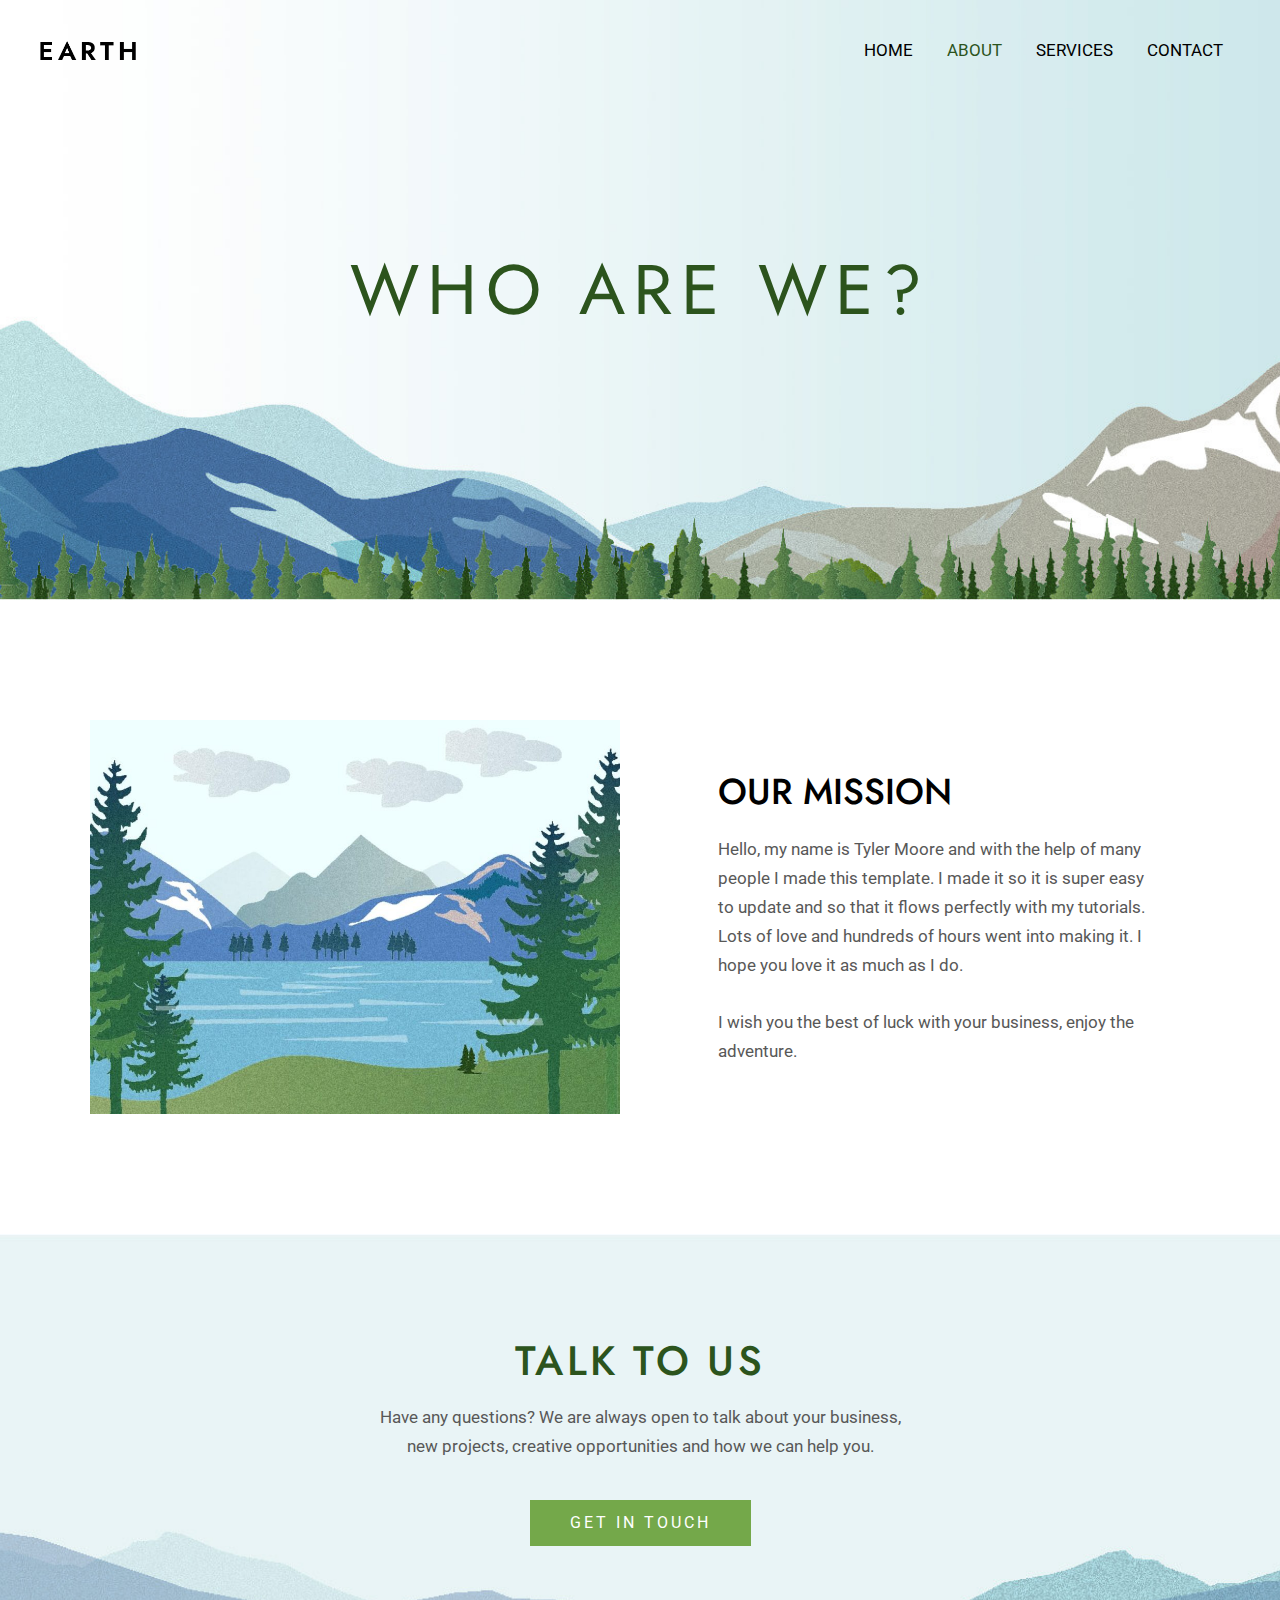
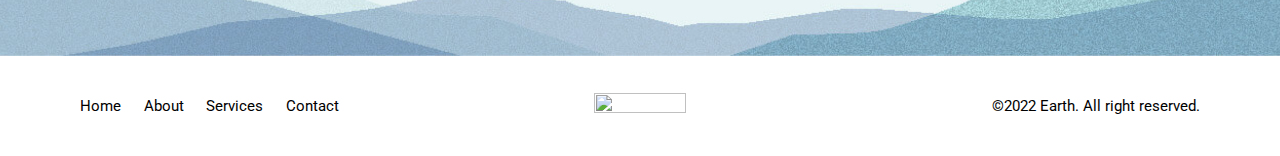
==== commit 39e276e8: "First Install" ====
--- a/about/index.html
+++ b/about/index.html
@@ -8,21 +8,21 @@
 <title>About &#8211; Peter L. Mai</title>
 <meta name="robots" content="max-image-preview:large">
 <link rel="dns-prefetch" href="//fonts.googleapis.com">
-<link rel="alternate" type="application/rss+xml" title="Peter L. Mai &raquo; Feed" href="http://petermai6655.github.io/MatGauThanKy/PeterLMai/feed/">
-<link rel="alternate" type="application/rss+xml" title="Peter L. Mai &raquo; Comments Feed" href="http://petermai6655.github.io/MatGauThanKy/PeterLMai/comments/feed/">
-<link rel="stylesheet" id="astra-theme-css-css" href="http://petermai6655.github.io/MatGauThanKy/PeterLMai/wp-content/themes/astra/assets/css/minified/main.min.css?ver=3.9.4" media="all">
+<link rel="alternate" type="application/rss+xml" title="Peter L. Mai &raquo; Feed" href="http://petermai6655.github.io/PeterLMai/feed/">
+<link rel="alternate" type="application/rss+xml" title="Peter L. Mai &raquo; Comments Feed" href="http://petermai6655.github.io/PeterLMai/comments/feed/">
+<link rel="stylesheet" id="astra-theme-css-css" href="http://petermai6655.github.io/PeterLMai/wp-content/themes/astra/assets/css/minified/main.min.css?ver=3.9.4" media="all">
 <style id="astra-theme-css-inline-css">.ast-no-sidebar .entry-content .alignfull {margin-left: calc( -50vw + 50%);margin-right: calc( -50vw + 50%);max-width: 100vw;width: 100vw;}.ast-no-sidebar .entry-content .alignwide {margin-left: calc(-41vw + 50%);margin-right: calc(-41vw + 50%);max-width: unset;width: unset;}.ast-no-sidebar .entry-content .alignfull .alignfull,.ast-no-sidebar .entry-content .alignfull .alignwide,.ast-no-sidebar .entry-content .alignwide .alignfull,.ast-no-sidebar .entry-content .alignwide .alignwide,.ast-no-sidebar .entry-content .wp-block-column .alignfull,.ast-no-sidebar .entry-content .wp-block-column .alignwide{width: 100%;margin-left: auto;margin-right: auto;}.wp-block-gallery,.blocks-gallery-grid {margin: 0;}.wp-block-separator {max-width: 100px;}.wp-block-separator.is-style-wide,.wp-block-separator.is-style-dots {max-width: none;}.entry-content .has-2-columns .wp-block-column:first-child {padding-right: 10px;}.entry-content .has-2-columns .wp-block-column:last-child {padding-left: 10px;}@media (max-width: 782px) {.entry-content .wp-block-columns .wp-block-column {flex-basis: 100%;}.entry-content .has-2-columns .wp-block-column:first-child {padding-right: 0;}.entry-content .has-2-columns .wp-block-column:last-child {padding-left: 0;}}body .entry-content .wp-block-latest-posts {margin-left: 0;}body .entry-content .wp-block-latest-posts li {list-style: none;}.ast-no-sidebar .ast-container .entry-content .wp-block-latest-posts {margin-left: 0;}.ast-header-break-point .entry-content .alignwide {margin-left: auto;margin-right: auto;}.entry-content .blocks-gallery-item img {margin-bottom: auto;}.wp-block-pullquote {border-top: 4px solid #555d66;border-bottom: 4px solid #555d66;color: #40464d;}:root{--ast-container-default-xlg-padding:6.67em;--ast-container-default-lg-padding:5.67em;--ast-container-default-slg-padding:4.34em;--ast-container-default-md-padding:3.34em;--ast-container-default-sm-padding:6.67em;--ast-container-default-xs-padding:2.4em;--ast-container-default-xxs-padding:1.4em;}html{font-size:106.25%;}a,.page-title{color:var(--ast-global-color-3);}a:hover,a:focus{color:var(--ast-global-color-0);}body,button,input,select,textarea,.ast-button,.ast-custom-button{font-family:'Roboto',sans-serif;font-weight:400;font-size:17px;font-size:1rem;line-height:1.7;}blockquote{color:var(--ast-global-color-3);}p,.entry-content p{margin-bottom:0em;}h1,.entry-content h1,h2,.entry-content h2,h3,.entry-content h3,h4,.entry-content h4,h5,.entry-content h5,h6,.entry-content h6,.site-title,.site-title a{font-family:'Jost',sans-serif;font-weight:500;text-transform:none;}.ast-site-identity .site-title a{color:var(--ast-global-color-5);}.site-title{font-size:35px;font-size:2.0588235294118rem;display:none;}header .custom-logo-link img{max-width:96px;}.astra-logo-svg{width:96px;}.astra-logo-svg:not(.sticky-custom-logo .astra-logo-svg,.transparent-custom-logo .astra-logo-svg,.advanced-header-logo .astra-logo-svg){height:60px;}.ast-archive-description .ast-archive-title{font-size:40px;font-size:2.3529411764706rem;}.site-header .site-description{font-size:15px;font-size:0.88235294117647rem;display:none;}.entry-title{font-size:30px;font-size:1.7647058823529rem;}h1,.entry-content h1{font-size:87px;font-size:5.1176470588235rem;font-weight:normal;font-family:'Jost',sans-serif;text-transform:none;}h2,.entry-content h2{font-size:41px;font-size:2.4117647058824rem;font-weight:500;font-family:'Jost',sans-serif;text-transform:none;}h3,.entry-content h3{font-size:28px;font-size:1.6470588235294rem;font-weight:600;font-family:'Jost',sans-serif;text-transform:none;}h4,.entry-content h4{font-size:24px;font-size:1.4117647058824rem;line-height:1.25;font-weight:600;font-family:'Jost',sans-serif;text-transform:none;}h5,.entry-content h5{font-size:18px;font-size:1.0588235294118rem;font-weight:500;font-family:'Jost',sans-serif;text-transform:none;}h6,.entry-content h6{font-size:15px;font-size:0.88235294117647rem;font-weight:500;font-family:'Jost',sans-serif;text-transform:none;}.ast-single-post .entry-title,.page-title{font-size:30px;font-size:1.7647058823529rem;}::selection{background-color:var(--ast-global-color-0);color:#000000;}body,h1,.entry-title a,.entry-content h1,h2,.entry-content h2,h3,.entry-content h3,h4,.entry-content h4,h5,.entry-content h5,h6,.entry-content h6{color:var(--ast-global-color-3);}.tagcloud a:hover,.tagcloud a:focus,.tagcloud a.current-item{color:#ffffff;border-color:var(--ast-global-color-3);background-color:var(--ast-global-color-3);}input:focus,input[type="text"]:focus,input[type="email"]:focus,input[type="url"]:focus,input[type="password"]:focus,input[type="reset"]:focus,input[type="search"]:focus,textarea:focus{border-color:var(--ast-global-color-3);}input[type="radio"]:checked,input[type=reset],input[type="checkbox"]:checked,input[type="checkbox"]:hover:checked,input[type="checkbox"]:focus:checked,input[type=range]::-webkit-slider-thumb{border-color:var(--ast-global-color-3);background-color:var(--ast-global-color-3);box-shadow:none;}.site-footer a:hover + .post-count,.site-footer a:focus + .post-count{background:var(--ast-global-color-3);border-color:var(--ast-global-color-3);}.single .nav-links .nav-previous,.single .nav-links .nav-next{color:var(--ast-global-color-3);}.entry-meta,.entry-meta *{line-height:1.45;color:var(--ast-global-color-3);}.entry-meta a:hover,.entry-meta a:hover *,.entry-meta a:focus,.entry-meta a:focus *,.page-links > .page-link,.page-links .page-link:hover,.post-navigation a:hover{color:var(--ast-global-color-0);}#cat option,.secondary .calendar_wrap thead a,.secondary .calendar_wrap thead a:visited{color:var(--ast-global-color-3);}.secondary .calendar_wrap #today,.ast-progress-val span{background:var(--ast-global-color-3);}.secondary a:hover + .post-count,.secondary a:focus + .post-count{background:var(--ast-global-color-3);border-color:var(--ast-global-color-3);}.calendar_wrap #today > a{color:#ffffff;}.page-links .page-link,.single .post-navigation a{color:var(--ast-global-color-3);}.ast-archive-title{color:var(--ast-global-color-2);}.widget-title{font-size:24px;font-size:1.4117647058824rem;color:var(--ast-global-color-2);}.site-logo-img img{ transition:all 0.2s linear;}.ast-page-builder-template .hentry {margin: 0;}.ast-page-builder-template .site-content > .ast-container {max-width: 100%;padding: 0;}.ast-page-builder-template .site-content #primary {padding: 0;margin: 0;}.ast-page-builder-template .no-results {text-align: center;margin: 4em auto;}.ast-page-builder-template .ast-pagination {padding: 2em;}.ast-page-builder-template .entry-header.ast-no-title.ast-no-thumbnail {margin-top: 0;}.ast-page-builder-template .entry-header.ast-header-without-markup {margin-top: 0;margin-bottom: 0;}.ast-page-builder-template .entry-header.ast-no-title.ast-no-meta {margin-bottom: 0;}.ast-page-builder-template.single .post-navigation {padding-bottom: 2em;}.ast-page-builder-template.single-post .site-content > .ast-container {max-width: 100%;}.ast-page-builder-template .entry-header {margin-top: 4em;margin-left: auto;margin-right: auto;padding-left: 20px;padding-right: 20px;}.single.ast-page-builder-template .entry-header {padding-left: 20px;padding-right: 20px;}.ast-page-builder-template .ast-archive-description {margin: 4em auto 0;padding-left: 20px;padding-right: 20px;}@media (max-width:921px){#ast-desktop-header{display:none;}}@media (min-width:921px){#ast-mobile-header{display:none;}}.wp-block-buttons.aligncenter{justify-content:center;}@media (max-width:921px){.ast-theme-transparent-header #primary,.ast-theme-transparent-header #secondary{padding:0;}}@media (max-width:921px){.ast-plain-container.ast-no-sidebar #primary{padding:0;}}.ast-plain-container.ast-no-sidebar #primary{margin-top:0;margin-bottom:0;}@media (min-width:1200px){.wp-block-group .has-background{padding:20px;}}@media (min-width:1200px){.wp-block-cover-image.alignwide .wp-block-cover__inner-container,.wp-block-cover.alignwide .wp-block-cover__inner-container,.wp-block-cover-image.alignfull .wp-block-cover__inner-container,.wp-block-cover.alignfull .wp-block-cover__inner-container{width:100%;}}.wp-block-columns{margin-bottom:unset;}.wp-block-image.size-full{margin:2rem 0;}.wp-block-separator.has-background{padding:0;}.wp-block-gallery{margin-bottom:1.6em;}.wp-block-group{padding-top:4em;padding-bottom:4em;}.wp-block-group__inner-container .wp-block-columns:last-child,.wp-block-group__inner-container :last-child,.wp-block-table table{margin-bottom:0;}.blocks-gallery-grid{width:100%;}.wp-block-navigation-link__content{padding:5px 0;}.wp-block-group .wp-block-group .has-text-align-center,.wp-block-group .wp-block-column .has-text-align-center{max-width:100%;}.has-text-align-center{margin:0 auto;}@media (max-width:1200px){.wp-block-group{padding:3em;}.wp-block-group .wp-block-group{padding:1.5em;}.wp-block-columns,.wp-block-column{margin:1rem 0;}}@media (min-width:921px){.wp-block-columns .wp-block-group{padding:2em;}}@media (max-width:544px){.wp-block-cover-image .wp-block-cover__inner-container,.wp-block-cover .wp-block-cover__inner-container{width:unset;}.wp-block-cover,.wp-block-cover-image{padding:2em 0;}.wp-block-group,.wp-block-cover{padding:2em;}.wp-block-media-text__media img,.wp-block-media-text__media video{width:unset;max-width:100%;}.wp-block-media-text.has-background .wp-block-media-text__content{padding:1em;}}.wp-block-image.aligncenter{margin-left:auto;margin-right:auto;}.wp-block-table.aligncenter{margin-left:auto;margin-right:auto;}@media (min-width:544px){.entry-content .wp-block-media-text.has-media-on-the-right .wp-block-media-text__content{padding:0 8% 0 0;}.entry-content .wp-block-media-text .wp-block-media-text__content{padding:0 0 0 8%;}.ast-plain-container .site-content .entry-content .has-custom-content-position.is-position-bottom-left > *,.ast-plain-container .site-content .entry-content .has-custom-content-position.is-position-bottom-right > *,.ast-plain-container .site-content .entry-content .has-custom-content-position.is-position-top-left > *,.ast-plain-container .site-content .entry-content .has-custom-content-position.is-position-top-right > *,.ast-plain-container .site-content .entry-content .has-custom-content-position.is-position-center-right > *,.ast-plain-container .site-content .entry-content .has-custom-content-position.is-position-center-left > *{margin:0;}}@media (max-width:544px){.entry-content .wp-block-media-text .wp-block-media-text__content{padding:8% 0;}.wp-block-media-text .wp-block-media-text__media img{width:auto;max-width:100%;}}.wp-block-button.is-style-outline .wp-block-button__link{border-color:var(--ast-global-color-0);}.wp-block-button.is-style-outline > .wp-block-button__link:not(.has-text-color),.wp-block-button.wp-block-button__link.is-style-outline:not(.has-text-color){color:var(--ast-global-color-0);}.wp-block-button.is-style-outline .wp-block-button__link:hover,.wp-block-button.is-style-outline .wp-block-button__link:focus{color:var(--ast-global-color-5) !important;background-color:var(--ast-global-color-1);border-color:var(--ast-global-color-1);}.post-page-numbers.current .page-link,.ast-pagination .page-numbers.current{color:#000000;border-color:var(--ast-global-color-0);background-color:var(--ast-global-color-0);border-radius:2px;}@media (min-width:544px){.entry-content > .alignleft{margin-right:20px;}.entry-content > .alignright{margin-left:20px;}}h1.widget-title{font-weight:normal;}h2.widget-title{font-weight:500;}h3.widget-title{font-weight:600;}@media (max-width:921px){.ast-separate-container #primary,.ast-separate-container #secondary{padding:1.5em 0;}#primary,#secondary{padding:1.5em 0;margin:0;}.ast-left-sidebar #content > .ast-container{display:flex;flex-direction:column-reverse;width:100%;}.ast-separate-container .ast-article-post,.ast-separate-container .ast-article-single{padding:1.5em 2.14em;}.ast-author-box img.avatar{margin:20px 0 0 0;}}@media (min-width:922px){.ast-separate-container.ast-right-sidebar #primary,.ast-separate-container.ast-left-sidebar #primary{border:0;}.search-no-results.ast-separate-container #primary{margin-bottom:4em;}}.elementor-button-wrapper .elementor-button{border-style:solid;text-decoration:none;border-top-width:0;border-right-width:0;border-left-width:0;border-bottom-width:0;}body .elementor-button.elementor-size-sm,body .elementor-button.elementor-size-xs,body .elementor-button.elementor-size-md,body .elementor-button.elementor-size-lg,body .elementor-button.elementor-size-xl,body .elementor-button{border-radius:0px;padding-top:15px;padding-right:40px;padding-bottom:15px;padding-left:40px;}@media (max-width:921px){.elementor-button-wrapper .elementor-button.elementor-size-sm,.elementor-button-wrapper .elementor-button.elementor-size-xs,.elementor-button-wrapper .elementor-button.elementor-size-md,.elementor-button-wrapper .elementor-button.elementor-size-lg,.elementor-button-wrapper .elementor-button.elementor-size-xl,.elementor-button-wrapper .elementor-button{padding-top:16px;padding-right:32px;padding-bottom:16px;padding-left:32px;}}@media (max-width:544px){.elementor-button-wrapper .elementor-button.elementor-size-sm,.elementor-button-wrapper .elementor-button.elementor-size-xs,.elementor-button-wrapper .elementor-button.elementor-size-md,.elementor-button-wrapper .elementor-button.elementor-size-lg,.elementor-button-wrapper .elementor-button.elementor-size-xl,.elementor-button-wrapper .elementor-button{padding-top:15px;padding-right:28px;padding-bottom:15px;padding-left:28px;}}.elementor-button-wrapper .elementor-button{border-color:var(--ast-global-color-0);background-color:var(--ast-global-color-0);}.elementor-button-wrapper .elementor-button:hover,.elementor-button-wrapper .elementor-button:focus{color:var(--ast-global-color-5);background-color:var(--ast-global-color-1);border-color:var(--ast-global-color-1);}.wp-block-button .wp-block-button__link ,.elementor-button-wrapper .elementor-button,.elementor-button-wrapper .elementor-button:visited{color:var(--ast-global-color-5);}.elementor-button-wrapper .elementor-button{font-family:inherit;font-weight:400;line-height:1;text-transform:none;letter-spacing:3px;}body .elementor-button.elementor-size-sm,body .elementor-button.elementor-size-xs,body .elementor-button.elementor-size-md,body .elementor-button.elementor-size-lg,body .elementor-button.elementor-size-xl,body .elementor-button{font-size:16px;font-size:0.94117647058824rem;}.wp-block-button .wp-block-button__link:hover,.wp-block-button .wp-block-button__link:focus{color:var(--ast-global-color-5);background-color:var(--ast-global-color-1);border-color:var(--ast-global-color-1);}.elementor-widget-heading h4.elementor-heading-title{line-height:1.25;}.wp-block-button .wp-block-button__link{border-color:var(--ast-global-color-0);background-color:var(--ast-global-color-0);color:var(--ast-global-color-5);font-family:inherit;font-weight:400;line-height:1;text-transform:none;letter-spacing:3px;font-size:16px;font-size:0.94117647058824rem;border-radius:0px;padding-top:15px;padding-right:40px;padding-bottom:15px;padding-left:40px;}@media (max-width:921px){.wp-block-button .wp-block-button__link{font-size:16px;font-size:0.94117647058824rem;padding-top:16px;padding-right:32px;padding-bottom:16px;padding-left:32px;}}@media (max-width:544px){.wp-block-button .wp-block-button__link{font-size:15px;font-size:0.88235294117647rem;padding-top:15px;padding-right:28px;padding-bottom:15px;padding-left:28px;}}.menu-toggle,button,.ast-button,.ast-custom-button,.button,input#submit,input[type="button"],input[type="submit"],input[type="reset"],form[CLASS*="wp-block-search__"].wp-block-search .wp-block-search__inside-wrapper .wp-block-search__button,body .wp-block-file .wp-block-file__button{border-style:solid;border-top-width:0;border-right-width:0;border-left-width:0;border-bottom-width:0;color:var(--ast-global-color-5);border-color:var(--ast-global-color-0);background-color:var(--ast-global-color-0);border-radius:0px;padding-top:15px;padding-right:40px;padding-bottom:15px;padding-left:40px;font-family:inherit;font-weight:400;font-size:16px;font-size:0.94117647058824rem;line-height:1;text-transform:none;letter-spacing:3px;}button:focus,.menu-toggle:hover,button:hover,.ast-button:hover,.ast-custom-button:hover .button:hover,.ast-custom-button:hover ,input[type=reset]:hover,input[type=reset]:focus,input#submit:hover,input#submit:focus,input[type="button"]:hover,input[type="button"]:focus,input[type="submit"]:hover,input[type="submit"]:focus,form[CLASS*="wp-block-search__"].wp-block-search .wp-block-search__inside-wrapper .wp-block-search__button:hover,form[CLASS*="wp-block-search__"].wp-block-search .wp-block-search__inside-wrapper .wp-block-search__button:focus,body .wp-block-file .wp-block-file__button:hover,body .wp-block-file .wp-block-file__button:focus{color:var(--ast-global-color-5);background-color:var(--ast-global-color-1);border-color:var(--ast-global-color-1);}@media (min-width:544px){.ast-container{max-width:100%;}}@media (max-width:544px){.ast-separate-container .ast-article-post,.ast-separate-container .ast-article-single,.ast-separate-container .comments-title,.ast-separate-container .ast-archive-description{padding:1.5em 1em;}.ast-separate-container #content .ast-container{padding-left:0.54em;padding-right:0.54em;}.ast-separate-container .ast-comment-list li.depth-1{padding:1.5em 1em;margin-bottom:1.5em;}.ast-separate-container .ast-comment-list .bypostauthor{padding:.5em;}.ast-search-menu-icon.ast-dropdown-active .search-field{width:170px;}.menu-toggle,button,.ast-button,.button,input#submit,input[type="button"],input[type="submit"],input[type="reset"]{padding-top:15px;padding-right:28px;padding-bottom:15px;padding-left:28px;font-size:15px;font-size:0.88235294117647rem;}}@media (max-width:921px){.menu-toggle,button,.ast-button,.button,input#submit,input[type="button"],input[type="submit"],input[type="reset"]{padding-top:16px;padding-right:32px;padding-bottom:16px;padding-left:32px;font-size:16px;font-size:0.94117647058824rem;}.ast-mobile-header-stack .main-header-bar .ast-search-menu-icon{display:inline-block;}.ast-header-break-point.ast-header-custom-item-outside .ast-mobile-header-stack .main-header-bar .ast-search-icon{margin:0;}.ast-comment-avatar-wrap img{max-width:2.5em;}.ast-separate-container .ast-comment-list li.depth-1{padding:1.5em 2.14em;}.ast-separate-container .comment-respond{padding:2em 2.14em;}.ast-comment-meta{padding:0 1.8888em 1.3333em;}}body,.ast-separate-container{background-color:var(--ast-global-color-5);;background-image:none;;}.entry-content > .wp-block-group,.entry-content > .wp-block-media-text,.entry-content > .wp-block-cover,.entry-content > .wp-block-columns{max-width:58em;width:calc(100% - 4em);margin-left:auto;margin-right:auto;}.entry-content [class*="__inner-container"] > .alignfull{max-width:100%;margin-left:0;margin-right:0;}.entry-content [class*="__inner-container"] > *:not(.alignwide):not(.alignfull):not(.alignleft):not(.alignright){margin-left:auto;margin-right:auto;}.entry-content [class*="__inner-container"] > *:not(.alignwide):not(p):not(.alignfull):not(.alignleft):not(.alignright):not(.is-style-wide):not(iframe){max-width:50rem;width:100%;}@media (min-width:921px){.entry-content > .wp-block-group.alignwide.has-background,.entry-content > .wp-block-group.alignfull.has-background,.entry-content > .wp-block-cover.alignwide,.entry-content > .wp-block-cover.alignfull,.entry-content > .wp-block-columns.has-background.alignwide,.entry-content > .wp-block-columns.has-background.alignfull{margin-top:0;margin-bottom:0;padding:6em 4em;}.entry-content > .wp-block-columns.has-background{margin-bottom:0;}}@media (min-width:1200px){.entry-content .alignfull p{max-width:1200px;}.entry-content .alignfull{max-width:100%;width:100%;}.ast-page-builder-template .entry-content .alignwide,.entry-content [class*="__inner-container"] > .alignwide{max-width:1200px;margin-left:0;margin-right:0;}.entry-content .alignfull [class*="__inner-container"] > .alignwide{max-width:80rem;}}@media (min-width:545px){.site-main .entry-content > .alignwide{margin:0 auto;}.wp-block-group.has-background,.entry-content > .wp-block-cover,.entry-content > .wp-block-columns.has-background{padding:4em;margin-top:0;margin-bottom:0;}.entry-content .wp-block-media-text.alignfull .wp-block-media-text__content,.entry-content .wp-block-media-text.has-background .wp-block-media-text__content{padding:0 8%;}}@media (max-width:921px){.widget-title{font-size:22px;font-size:1.375rem;}body,button,input,select,textarea,.ast-button,.ast-custom-button{font-size:16px;font-size:0.94117647058824rem;}#secondary,#secondary button,#secondary input,#secondary select,#secondary textarea{font-size:16px;font-size:0.94117647058824rem;}.site-title{display:none;}.ast-archive-description .ast-archive-title{font-size:40px;}.site-header .site-description{display:none;}.entry-title{font-size:30px;}h1,.entry-content h1{font-size:30px;}h2,.entry-content h2{font-size:25px;}h3,.entry-content h3{font-size:28px;}h4,.entry-content h4{font-size:24px;font-size:1.4117647058824rem;}.ast-single-post .entry-title,.page-title{font-size:30px;}.astra-logo-svg{width:96px;}header .custom-logo-link img,.ast-header-break-point .site-logo-img .custom-mobile-logo-link img{max-width:96px;}}@media (max-width:544px){.site-title{display:none;}.ast-archive-description .ast-archive-title{font-size:40px;}.site-header .site-description{display:none;}.entry-title{font-size:30px;}h1,.entry-content h1{font-size:30px;}h2,.entry-content h2{font-size:25px;}h3,.entry-content h3{font-size:28px;}h4,.entry-content h4{font-size:24px;font-size:1.4117647058824rem;}.ast-single-post .entry-title,.page-title{font-size:30px;}header .custom-logo-link img,.ast-header-break-point .site-branding img,.ast-header-break-point .custom-logo-link img{max-width:96px;}.astra-logo-svg{width:96px;}.ast-header-break-point .site-logo-img .custom-mobile-logo-link img{max-width:96px;}}@media (max-width:544px){html{font-size:96.9%;}}@media (min-width:922px){.ast-container{max-width:1240px;}}@media (min-width:922px){.site-content .ast-container{display:flex;}}@media (max-width:921px){.site-content .ast-container{flex-direction:column;}}@media (min-width:922px){.main-header-menu .sub-menu .menu-item.ast-left-align-sub-menu:hover > .sub-menu,.main-header-menu .sub-menu .menu-item.ast-left-align-sub-menu.focus > .sub-menu{margin-left:-0px;}}.ast-theme-transparent-header .ast-header-search .astra-search-icon,.ast-theme-transparent-header .ast-header-search .search-field::placeholder,.ast-theme-transparent-header .ast-header-search .ast-icon{color:#ffffff;}.ast-theme-transparent-header [data-section="section-header-mobile-trigger"] .ast-button-wrap .mobile-menu-toggle-icon .ast-mobile-svg{fill:#ffffff;}.ast-theme-transparent-header [data-section="section-header-mobile-trigger"] .ast-button-wrap .mobile-menu-wrap .mobile-menu{color:#ffffff;}.ast-theme-transparent-header [data-section="section-header-mobile-trigger"] .ast-button-wrap .ast-mobile-menu-trigger-fill{background:var(--ast-global-color-0);}.ast-theme-transparent-header [data-section="section-header-mobile-trigger"] .ast-button-wrap .ast-mobile-menu-trigger-fill,.ast-theme-transparent-header [data-section="section-header-mobile-trigger"] .ast-button-wrap .ast-mobile-menu-trigger-minimal{color:#ffffff;border:none;}.footer-widget-area[data-section^="section-fb-html-"] .ast-builder-html-element{text-align:center;}.wp-block-search {margin-bottom: 20px;}.wp-block-site-tagline {margin-top: 20px;}form.wp-block-search .wp-block-search__input,.wp-block-search.wp-block-search__button-inside .wp-block-search__inside-wrapper {border-color: #eaeaea;background: #fafafa;}.wp-block-search.wp-block-search__button-inside .wp-block-search__inside-wrapper .wp-block-search__input:focus,.wp-block-loginout input:focus {outline: thin dotted;}.wp-block-loginout input:focus {border-color: transparent;} form.wp-block-search .wp-block-search__inside-wrapper .wp-block-search__input {padding: 12px;}form.wp-block-search .wp-block-search__button svg {fill: currentColor;width: 20px;height: 20px;}.wp-block-loginout p label {display: block;}.wp-block-loginout p:not(.login-remember):not(.login-submit) input {width: 100%;}.wp-block-loginout .login-remember input {width: 1.1rem;height: 1.1rem;margin: 0 5px 4px 0;vertical-align: middle;}blockquote,cite {font-style: initial;}.wp-block-file {display: flex;align-items: center;flex-wrap: wrap;justify-content: space-between;}.wp-block-pullquote {border: none;}.wp-block-pullquote blockquote::before {content: "\201D";font-family: "Helvetica",sans-serif;display: flex;transform: rotate( 180deg );font-size: 6rem;font-style: normal;line-height: 1;font-weight: bold;align-items: center;justify-content: center;}.has-text-align-right > blockquote::before {justify-content: flex-start;}.has-text-align-left > blockquote::before {justify-content: flex-end;}figure.wp-block-pullquote.is-style-solid-color blockquote {max-width: 100%;text-align: inherit;}blockquote {padding: 0 1.2em 1.2em;}.wp-block-button__link {border: 2px solid currentColor;}body .wp-block-file .wp-block-file__button {text-decoration: none;}ul.wp-block-categories-list.wp-block-categories,ul.wp-block-archives-list.wp-block-archives {list-style-type: none;}ul,ol {margin-left: 20px;}figure.alignright figcaption {text-align: right;}:root .has-ast-global-color-0-color{color:var(--ast-global-color-0);}:root .has-ast-global-color-0-background-color{background-color:var(--ast-global-color-0);}:root .wp-block-button .has-ast-global-color-0-color{color:var(--ast-global-color-0);}:root .wp-block-button .has-ast-global-color-0-background-color{background-color:var(--ast-global-color-0);}:root .has-ast-global-color-1-color{color:var(--ast-global-color-1);}:root .has-ast-global-color-1-background-color{background-color:var(--ast-global-color-1);}:root .wp-block-button .has-ast-global-color-1-color{color:var(--ast-global-color-1);}:root .wp-block-button .has-ast-global-color-1-background-color{background-color:var(--ast-global-color-1);}:root .has-ast-global-color-2-color{color:var(--ast-global-color-2);}:root .has-ast-global-color-2-background-color{background-color:var(--ast-global-color-2);}:root .wp-block-button .has-ast-global-color-2-color{color:var(--ast-global-color-2);}:root .wp-block-button .has-ast-global-color-2-background-color{background-color:var(--ast-global-color-2);}:root .has-ast-global-color-3-color{color:var(--ast-global-color-3);}:root .has-ast-global-color-3-background-color{background-color:var(--ast-global-color-3);}:root .wp-block-button .has-ast-global-color-3-color{color:var(--ast-global-color-3);}:root .wp-block-button .has-ast-global-color-3-background-color{background-color:var(--ast-global-color-3);}:root .has-ast-global-color-4-color{color:var(--ast-global-color-4);}:root .has-ast-global-color-4-background-color{background-color:var(--ast-global-color-4);}:root .wp-block-button .has-ast-global-color-4-color{color:var(--ast-global-color-4);}:root .wp-block-button .has-ast-global-color-4-background-color{background-color:var(--ast-global-color-4);}:root .has-ast-global-color-5-color{color:var(--ast-global-color-5);}:root .has-ast-global-color-5-background-color{background-color:var(--ast-global-color-5);}:root .wp-block-button .has-ast-global-color-5-color{color:var(--ast-global-color-5);}:root .wp-block-button .has-ast-global-color-5-background-color{background-color:var(--ast-global-color-5);}:root .has-ast-global-color-6-color{color:var(--ast-global-color-6);}:root .has-ast-global-color-6-background-color{background-color:var(--ast-global-color-6);}:root .wp-block-button .has-ast-global-color-6-color{color:var(--ast-global-color-6);}:root .wp-block-button .has-ast-global-color-6-background-color{background-color:var(--ast-global-color-6);}:root .has-ast-global-color-7-color{color:var(--ast-global-color-7);}:root .has-ast-global-color-7-background-color{background-color:var(--ast-global-color-7);}:root .wp-block-button .has-ast-global-color-7-color{color:var(--ast-global-color-7);}:root .wp-block-button .has-ast-global-color-7-background-color{background-color:var(--ast-global-color-7);}:root .has-ast-global-color-8-color{color:var(--ast-global-color-8);}:root .has-ast-global-color-8-background-color{background-color:var(--ast-global-color-8);}:root .wp-block-button .has-ast-global-color-8-color{color:var(--ast-global-color-8);}:root .wp-block-button .has-ast-global-color-8-background-color{background-color:var(--ast-global-color-8);}:root{--ast-global-color-0:#74a84a;--ast-global-color-1:#2c541d;--ast-global-color-2:#000000;--ast-global-color-3:#585858;--ast-global-color-4:#f6f8f5;--ast-global-color-5:#ffffff;--ast-global-color-6:rgba(82,104,64,0.8);--ast-global-color-7:rgba(82,104,64,0.5);--ast-global-color-8:rgba(82,104,64,0.3);}:root {--ast-border-color : #989898;}.ast-theme-transparent-header #masthead .site-logo-img .transparent-custom-logo .astra-logo-svg{width:60px;}.ast-theme-transparent-header #masthead .site-logo-img .transparent-custom-logo img{ max-width:60px;}@media (max-width:921px){.ast-theme-transparent-header #masthead .site-logo-img .transparent-custom-logo .astra-logo-svg{width:60px;}.ast-theme-transparent-header #masthead .site-logo-img .transparent-custom-logo img{ max-width:60px;}}@media (max-width:543px){.ast-theme-transparent-header #masthead .site-logo-img .transparent-custom-logo .astra-logo-svg{width:50px;}.ast-theme-transparent-header #masthead .site-logo-img .transparent-custom-logo img{ max-width:50px;}}@media (min-width:921px){.ast-theme-transparent-header #masthead{position:absolute;left:0;right:0;}.ast-theme-transparent-header .main-header-bar,.ast-theme-transparent-header.ast-header-break-point .main-header-bar{background:none;}body.elementor-editor-active.ast-theme-transparent-header #masthead,.fl-builder-edit .ast-theme-transparent-header #masthead,body.vc_editor.ast-theme-transparent-header #masthead,body.brz-ed.ast-theme-transparent-header #masthead{z-index:0;}.ast-header-break-point.ast-replace-site-logo-transparent.ast-theme-transparent-header .custom-mobile-logo-link{display:none;}.ast-header-break-point.ast-replace-site-logo-transparent.ast-theme-transparent-header .transparent-custom-logo{display:inline-block;}.ast-theme-transparent-header .ast-above-header,.ast-theme-transparent-header .ast-above-header.ast-above-header-bar{background-image:none;background-color:transparent;}.ast-theme-transparent-header .ast-below-header{background-image:none;background-color:transparent;}}.ast-theme-transparent-header .site-title a,.ast-theme-transparent-header .site-title a:focus,.ast-theme-transparent-header .site-title a:hover,.ast-theme-transparent-header .site-title a:visited{color:var(--ast-global-color-5);}.ast-theme-transparent-header .site-header .site-description{color:var(--ast-global-color-5);}.ast-theme-transparent-header .ast-builder-menu .main-header-menu,.ast-theme-transparent-header .ast-builder-menu .main-header-menu .sub-menu,.ast-theme-transparent-header .ast-builder-menu .main-header-menu,.ast-theme-transparent-header.ast-header-break-point .ast-builder-menu .main-header-bar-wrap .main-header-menu,.ast-flyout-menu-enable.ast-header-break-point.ast-theme-transparent-header .main-header-bar-navigation .site-navigation,.ast-fullscreen-menu-enable.ast-header-break-point.ast-theme-transparent-header .main-header-bar-navigation .site-navigation,.ast-flyout-above-menu-enable.ast-header-break-point.ast-theme-transparent-header .ast-above-header-navigation-wrap .ast-above-header-navigation,.ast-flyout-below-menu-enable.ast-header-break-point.ast-theme-transparent-header .ast-below-header-navigation-wrap .ast-below-header-actual-nav,.ast-fullscreen-above-menu-enable.ast-header-break-point.ast-theme-transparent-header .ast-above-header-navigation-wrap,.ast-fullscreen-below-menu-enable.ast-header-break-point.ast-theme-transparent-header .ast-below-header-navigation-wrap,.ast-theme-transparent-header .main-header-menu .menu-link{background-color:rgba(255,255,255,0);}.ast-theme-transparent-header .ast-builder-menu .main-header-menu .menu-item .sub-menu,.ast-header-break-point.ast-flyout-menu-enable.ast-header-break-point .ast-builder-menu .main-header-bar-navigation .main-header-menu .menu-item .sub-menu,.ast-header-break-point.ast-flyout-menu-enable.ast-header-break-point .ast-builder-menu .main-header-bar-navigation [CLASS*="ast-builder-menu-"] .main-header-menu .menu-item .sub-menu,.ast-theme-transparent-header .ast-builder-menu .main-header-menu .menu-item .sub-menu .menu-link,.ast-header-break-point.ast-flyout-menu-enable.ast-header-break-point .ast-builder-menu .main-header-bar-navigation .main-header-menu .menu-item .sub-menu .menu-link,.ast-header-break-point.ast-flyout-menu-enable.ast-header-break-point .ast-builder-menu .main-header-bar-navigation [CLASS*="ast-builder-menu-"] .main-header-menu .menu-item .sub-menu .menu-link,.ast-theme-transparent-header .main-header-menu .menu-item .sub-menu .menu-link,.ast-header-break-point.ast-flyout-menu-enable.ast-header-break-point .main-header-bar-navigation .main-header-menu .menu-item .sub-menu .menu-link,.ast-theme-transparent-header .main-header-menu .menu-item .sub-menu,.ast-header-break-point.ast-flyout-menu-enable.ast-header-break-point .main-header-bar-navigation .main-header-menu .menu-item .sub-menu{background-color:var(--ast-global-color-5);}.ast-theme-transparent-header .ast-builder-menu .main-header-menu,.ast-theme-transparent-header .ast-builder-menu .main-header-menu .menu-link,.ast-theme-transparent-header [CLASS*="ast-builder-menu-"] .main-header-menu .menu-item > .menu-link,.ast-theme-transparent-header .ast-masthead-custom-menu-items,.ast-theme-transparent-header .ast-masthead-custom-menu-items a,.ast-theme-transparent-header .ast-builder-menu .main-header-menu .menu-item > .ast-menu-toggle,.ast-theme-transparent-header .ast-builder-menu .main-header-menu .menu-item > .ast-menu-toggle,.ast-theme-transparent-header .ast-above-header-navigation a,.ast-header-break-point.ast-theme-transparent-header .ast-above-header-navigation a,.ast-header-break-point.ast-theme-transparent-header .ast-above-header-navigation > ul.ast-above-header-menu > .menu-item-has-children:not(.current-menu-item) > .ast-menu-toggle,.ast-theme-transparent-header .ast-below-header-menu,.ast-theme-transparent-header .ast-below-header-menu a,.ast-header-break-point.ast-theme-transparent-header .ast-below-header-menu a,.ast-header-break-point.ast-theme-transparent-header .ast-below-header-menu,.ast-theme-transparent-header .main-header-menu .menu-link{color:#000000;}.ast-theme-transparent-header .ast-builder-menu .main-header-menu .menu-item:hover > .menu-link,.ast-theme-transparent-header .ast-builder-menu .main-header-menu .menu-item:hover > .ast-menu-toggle,.ast-theme-transparent-header .ast-builder-menu .main-header-menu .ast-masthead-custom-menu-items a:hover,.ast-theme-transparent-header .ast-builder-menu .main-header-menu .focus > .menu-link,.ast-theme-transparent-header .ast-builder-menu .main-header-menu .focus > .ast-menu-toggle,.ast-theme-transparent-header .ast-builder-menu .main-header-menu .current-menu-item > .menu-link,.ast-theme-transparent-header .ast-builder-menu .main-header-menu .current-menu-ancestor > .menu-link,.ast-theme-transparent-header .ast-builder-menu .main-header-menu .current-menu-item > .ast-menu-toggle,.ast-theme-transparent-header .ast-builder-menu .main-header-menu .current-menu-ancestor > .ast-menu-toggle,.ast-theme-transparent-header [CLASS*="ast-builder-menu-"] .main-header-menu .current-menu-item > .menu-link,.ast-theme-transparent-header [CLASS*="ast-builder-menu-"] .main-header-menu .current-menu-ancestor > .menu-link,.ast-theme-transparent-header [CLASS*="ast-builder-menu-"] .main-header-menu .current-menu-item > .ast-menu-toggle,.ast-theme-transparent-header [CLASS*="ast-builder-menu-"] .main-header-menu .current-menu-ancestor > .ast-menu-toggle,.ast-theme-transparent-header .main-header-menu .menu-item:hover > .menu-link,.ast-theme-transparent-header .main-header-menu .current-menu-item > .menu-link,.ast-theme-transparent-header .main-header-menu .current-menu-ancestor > .menu-link{color:#2c541d;}@media (max-width:921px){.ast-theme-transparent-header #masthead{position:absolute;left:0;right:0;}.ast-theme-transparent-header .main-header-bar,.ast-theme-transparent-header.ast-header-break-point .main-header-bar{background:none;}body.elementor-editor-active.ast-theme-transparent-header #masthead,.fl-builder-edit .ast-theme-transparent-header #masthead,body.vc_editor.ast-theme-transparent-header #masthead,body.brz-ed.ast-theme-transparent-header #masthead{z-index:0;}.ast-header-break-point.ast-replace-site-logo-transparent.ast-theme-transparent-header .custom-mobile-logo-link{display:none;}.ast-header-break-point.ast-replace-site-logo-transparent.ast-theme-transparent-header .transparent-custom-logo{display:inline-block;}.ast-theme-transparent-header .ast-above-header,.ast-theme-transparent-header .ast-above-header.ast-above-header-bar{background-image:none;background-color:transparent;}.ast-theme-transparent-header .ast-below-header{background-image:none;background-color:transparent;}}@media (max-width:921px){.ast-theme-transparent-header .site-title a,.ast-theme-transparent-header .site-title a:focus,.ast-theme-transparent-header .site-title a:hover,.ast-theme-transparent-header .site-title a:visited,.ast-theme-transparent-header .ast-builder-layout-element .ast-site-identity .site-title a,.ast-theme-transparent-header .ast-builder-layout-element .ast-site-identity .site-title a:hover,.ast-theme-transparent-header .ast-builder-layout-element .ast-site-identity .site-title a:focus,.ast-theme-transparent-header .ast-builder-layout-element .ast-site-identity .site-title a:visited{color:#ffffff;}.ast-theme-transparent-header .site-header .site-description{color:#ffffff;}.ast-theme-transparent-header.ast-header-break-point .ast-builder-menu .main-header-menu,.ast-theme-transparent-header.ast-header-break-point .ast-builder-menu.main-header-menu .sub-menu,.ast-theme-transparent-header.ast-header-break-point .ast-builder-menu.main-header-menu,.ast-theme-transparent-header.ast-header-break-point .ast-builder-menu .main-header-bar-wrap .main-header-menu,.ast-flyout-menu-enable.ast-header-break-point.ast-theme-transparent-header .main-header-bar-navigation .site-navigation,.ast-fullscreen-menu-enable.ast-header-break-point.ast-theme-transparent-header .main-header-bar-navigation .site-navigation,.ast-flyout-above-menu-enable.ast-header-break-point.ast-theme-transparent-header .ast-above-header-navigation-wrap .ast-above-header-navigation,.ast-flyout-below-menu-enable.ast-header-break-point.ast-theme-transparent-header .ast-below-header-navigation-wrap .ast-below-header-actual-nav,.ast-fullscreen-above-menu-enable.ast-header-break-point.ast-theme-transparent-header .ast-above-header-navigation-wrap,.ast-fullscreen-below-menu-enable.ast-header-break-point.ast-theme-transparent-header .ast-below-header-navigation-wrap,.ast-theme-transparent-header .main-header-menu .menu-link{background-color:#ffffff;}.ast-theme-transparent-header .ast-builder-menu .main-header-menu,.ast-theme-transparent-header .ast-builder-menu .main-header-menu .menu-link,.ast-theme-transparent-header [CLASS*="ast-builder-menu-"] .main-header-menu .menu-item > .menu-link,.ast-theme-transparent-header .ast-masthead-custom-menu-items,.ast-theme-transparent-header .ast-masthead-custom-menu-items a,.ast-theme-transparent-header .ast-builder-menu .main-header-menu .menu-item > .ast-menu-toggle,.ast-theme-transparent-header .ast-builder-menu .main-header-menu .menu-item > .ast-menu-toggle,.ast-theme-transparent-header .main-header-menu .menu-link{color:#000000;}.ast-theme-transparent-header .ast-builder-menu .main-header-menu .menu-item:hover > .menu-link,.ast-theme-transparent-header .ast-builder-menu .main-header-menu .menu-item:hover > .ast-menu-toggle,.ast-theme-transparent-header .ast-builder-menu .main-header-menu .ast-masthead-custom-menu-items a:hover,.ast-theme-transparent-header .ast-builder-menu .main-header-menu .focus > .menu-link,.ast-theme-transparent-header .ast-builder-menu .main-header-menu .focus > .ast-menu-toggle,.ast-theme-transparent-header .ast-builder-menu .main-header-menu .current-menu-item > .menu-link,.ast-theme-transparent-header .ast-builder-menu .main-header-menu .current-menu-ancestor > .menu-link,.ast-theme-transparent-header .ast-builder-menu .main-header-menu .current-menu-item > .ast-menu-toggle,.ast-theme-transparent-header .ast-builder-menu .main-header-menu .current-menu-ancestor > .ast-menu-toggle,.ast-theme-transparent-header [CLASS*="ast-builder-menu-"] .main-header-menu .current-menu-item > .menu-link,.ast-theme-transparent-header [CLASS*="ast-builder-menu-"] .main-header-menu .current-menu-ancestor > .menu-link,.ast-theme-transparent-header [CLASS*="ast-builder-menu-"] .main-header-menu .current-menu-item > .ast-menu-toggle,.ast-theme-transparent-header [CLASS*="ast-builder-menu-"] .main-header-menu .current-menu-ancestor > .ast-menu-toggle,.ast-theme-transparent-header .main-header-menu .menu-item:hover > .menu-link,.ast-theme-transparent-header .main-header-menu .current-menu-item > .menu-link,.ast-theme-transparent-header .main-header-menu .current-menu-ancestor > .menu-link{color:var(--ast-global-color-0);}}@media (max-width:544px){.ast-theme-transparent-header .site-title a,.ast-theme-transparent-header .site-title a:focus,.ast-theme-transparent-header .site-title a:hover,.ast-theme-transparent-header .site-title a:visited,.ast-theme-transparent-header .ast-builder-layout-element .ast-site-identity .site-title a,.ast-theme-transparent-header .ast-builder-layout-element .ast-site-identity .site-title a:hover,.ast-theme-transparent-header .ast-builder-layout-element .ast-site-identity .site-title a:focus,.ast-theme-transparent-header .ast-builder-layout-element .ast-site-identity .site-title a:visited{color:#ffffff;}.ast-theme-transparent-header .site-header .site-description{color:#ffffff;}.ast-theme-transparent-header.ast-header-break-point .ast-builder-menu .main-header-menu,.ast-theme-transparent-header.ast-header-break-point .ast-builder-menu.main-header-menu .sub-menu,.ast-theme-transparent-header.ast-header-break-point .ast-builder-menu.main-header-menu,.ast-theme-transparent-header.ast-header-break-point .ast-builder-menu .main-header-bar-wrap .main-header-menu,.ast-flyout-menu-enable.ast-header-break-point.ast-theme-transparent-header .main-header-bar-navigation .site-navigation,.ast-fullscreen-menu-enable.ast-header-break-point.ast-theme-transparent-header .main-header-bar-navigation .site-navigation,.ast-flyout-above-menu-enable.ast-header-break-point.ast-theme-transparent-header .ast-above-header-navigation-wrap .ast-above-header-navigation,.ast-flyout-below-menu-enable.ast-header-break-point.ast-theme-transparent-header .ast-below-header-navigation-wrap .ast-below-header-actual-nav,.ast-fullscreen-above-menu-enable.ast-header-break-point.ast-theme-transparent-header .ast-above-header-navigation-wrap,.ast-fullscreen-below-menu-enable.ast-header-break-point.ast-theme-transparent-header .ast-below-header-navigation-wrap,.ast-theme-transparent-header .main-header-menu .menu-link{background-color:#ffffff;}.ast-theme-transparent-header .ast-builder-menu .main-header-menu,.ast-theme-transparent-header .ast-builder-menu .main-header-menu .menu-item > .menu-link,.ast-theme-transparent-header .ast-builder-menu .main-header-menu .menu-link,.ast-theme-transparent-header .ast-masthead-custom-menu-items,.ast-theme-transparent-header .ast-masthead-custom-menu-items a,.ast-theme-transparent-header .ast-builder-menu .main-header-menu .menu-item > .ast-menu-toggle,.ast-theme-transparent-header .ast-builder-menu .main-header-menu .menu-item > .ast-menu-toggle,.ast-theme-transparent-header .main-header-menu .menu-link{color:#000000;}.ast-theme-transparent-header .ast-builder-menu .main-header-menu .menu-item:hover > .menu-link,.ast-theme-transparent-header .ast-builder-menu .main-header-menu .menu-item:hover > .ast-menu-toggle,.ast-theme-transparent-header .ast-builder-menu .main-header-menu .ast-masthead-custom-menu-items a:hover,.ast-theme-transparent-header .ast-builder-menu .main-header-menu .focus > .menu-link,.ast-theme-transparent-header .ast-builder-menu .main-header-menu .focus > .ast-menu-toggle,.ast-theme-transparent-header .ast-builder-menu .main-header-menu .current-menu-item > .menu-link,.ast-theme-transparent-header .ast-builder-menu .main-header-menu .current-menu-ancestor > .menu-link,.ast-theme-transparent-header .ast-builder-menu .main-header-menu .current-menu-item > .ast-menu-toggle,.ast-theme-transparent-header .ast-builder-menu .main-header-menu .current-menu-ancestor > .ast-menu-toggle,.ast-theme-transparent-header [CLASS*="ast-builder-menu-"] .main-header-menu .current-menu-item > .menu-link,.ast-theme-transparent-header [CLASS*="ast-builder-menu-"] .main-header-menu .current-menu-ancestor > .menu-link,.ast-theme-transparent-header [CLASS*="ast-builder-menu-"] .main-header-menu .current-menu-item > .ast-menu-toggle,.ast-theme-transparent-header [CLASS*="ast-builder-menu-"] .main-header-menu .current-menu-ancestor > .ast-menu-toggle,.ast-theme-transparent-header .main-header-menu .menu-item:hover > .menu-link,.ast-theme-transparent-header .main-header-menu .current-menu-item > .menu-link,.ast-theme-transparent-header .main-header-menu .current-menu-ancestor > .menu-link{color:var(--ast-global-color-0);}}.ast-theme-transparent-header #ast-desktop-header > [CLASS*="-header-wrap"]:nth-last-child(2) > [CLASS*="-header-bar"],.ast-theme-transparent-header.ast-header-break-point #ast-mobile-header > [CLASS*="-header-wrap"]:nth-last-child(2) > [CLASS*="-header-bar"]{border-bottom-width:0px;border-bottom-style:solid;}.ast-breadcrumbs .trail-browse,.ast-breadcrumbs .trail-items,.ast-breadcrumbs .trail-items li{display:inline-block;margin:0;padding:0;border:none;background:inherit;text-indent:0;}.ast-breadcrumbs .trail-browse{font-size:inherit;font-style:inherit;font-weight:inherit;color:inherit;}.ast-breadcrumbs .trail-items{list-style:none;}.trail-items li::after{padding:0 0.3em;content:"\00bb";}.trail-items li:last-of-type::after{display:none;}h1,.entry-content h1,h2,.entry-content h2,h3,.entry-content h3,h4,.entry-content h4,h5,.entry-content h5,h6,.entry-content h6{color:var(--ast-global-color-2);}.entry-title a{color:var(--ast-global-color-2);}@media (max-width:921px){.ast-builder-grid-row-container.ast-builder-grid-row-tablet-3-firstrow .ast-builder-grid-row > *:first-child,.ast-builder-grid-row-container.ast-builder-grid-row-tablet-3-lastrow .ast-builder-grid-row > *:last-child{grid-column:1 / -1;}}@media (max-width:544px){.ast-builder-grid-row-container.ast-builder-grid-row-mobile-3-firstrow .ast-builder-grid-row > *:first-child,.ast-builder-grid-row-container.ast-builder-grid-row-mobile-3-lastrow .ast-builder-grid-row > *:last-child{grid-column:1 / -1;}}@media (max-width:544px){.ast-builder-layout-element .ast-site-identity{margin-top:5px;margin-bottom:0px;margin-left:20px;margin-right:0px;}}.ast-builder-layout-element[data-section="title_tagline"]{display:flex;}@media (max-width:921px){.ast-header-break-point .ast-builder-layout-element[data-section="title_tagline"]{display:flex;}}@media (max-width:544px){.ast-header-break-point .ast-builder-layout-element[data-section="title_tagline"]{display:flex;}}[data-section*="section-hb-button-"] .menu-link{display:none;}.ast-header-button-1[data-section*="section-hb-button-"] .ast-builder-button-wrap .ast-custom-button{font-size:15px;font-size:0.88235294117647rem;}.ast-header-button-1 .ast-custom-button{color:var(--ast-global-color-4);background:var(--ast-global-color-0);border-color:var(--ast-global-color-4);border-top-width:0px;border-bottom-width:0px;border-left-width:0px;border-right-width:0px;border-radius:0px;}.ast-header-button-1 .ast-custom-button:hover{color:var(--ast-global-color-5);background:var(--ast-global-color-1);border-color:var(--ast-global-color-5);}@media (max-width:921px){.ast-header-button-1[data-section*="section-hb-button-"] .ast-builder-button-wrap .ast-custom-button{margin-top:20px;margin-bottom:20px;margin-left:20px;margin-right:20px;}}.ast-header-button-1[data-section="section-hb-button-1"]{display:flex;}@media (max-width:921px){.ast-header-break-point .ast-header-button-1[data-section="section-hb-button-1"]{display:flex;}}@media (max-width:544px){.ast-header-break-point .ast-header-button-1[data-section="section-hb-button-1"]{display:flex;}}.ast-builder-menu-1{font-family:inherit;font-weight:inherit;text-transform:uppercase;}.ast-builder-menu-1 .menu-item > .menu-link{color:#000000;}.ast-builder-menu-1 .menu-item > .ast-menu-toggle{color:#000000;}.ast-builder-menu-1 .menu-item:hover > .menu-link,.ast-builder-menu-1 .inline-on-mobile .menu-item:hover > .ast-menu-toggle{color:#2c541d;}.ast-builder-menu-1 .menu-item:hover > .ast-menu-toggle{color:#2c541d;}.ast-builder-menu-1 .menu-item.current-menu-item > .menu-link,.ast-builder-menu-1 .inline-on-mobile .menu-item.current-menu-item > .ast-menu-toggle,.ast-builder-menu-1 .current-menu-ancestor > .menu-link{color:#2c541d;}.ast-builder-menu-1 .menu-item.current-menu-item > .ast-menu-toggle{color:#2c541d;}.ast-builder-menu-1 .sub-menu,.ast-builder-menu-1 .inline-on-mobile .sub-menu{border-top-width:0px;border-bottom-width:0px;border-right-width:0px;border-left-width:0px;border-color:var(--ast-global-color-0);border-style:solid;border-radius:0px;}.ast-builder-menu-1 .main-header-menu > .menu-item > .sub-menu,.ast-builder-menu-1 .main-header-menu > .menu-item > .astra-full-megamenu-wrapper{margin-top:0px;}.ast-desktop .ast-builder-menu-1 .main-header-menu > .menu-item > .sub-menu:before,.ast-desktop .ast-builder-menu-1 .main-header-menu > .menu-item > .astra-full-megamenu-wrapper:before{height:calc( 0px + 5px );}.ast-desktop .ast-builder-menu-1 .menu-item .sub-menu .menu-link{border-style:none;}@media (max-width:921px){.ast-builder-menu-1 .menu-item:hover > .menu-link,.ast-builder-menu-1 .inline-on-mobile .menu-item:hover > .ast-menu-toggle{color:var(--ast-global-color-1);}.ast-builder-menu-1 .menu-item:hover > .ast-menu-toggle{color:var(--ast-global-color-1);}.ast-builder-menu-1 .menu-item.current-menu-item > .menu-link,.ast-builder-menu-1 .inline-on-mobile .menu-item.current-menu-item > .ast-menu-toggle,.ast-builder-menu-1 .current-menu-ancestor > .menu-link,.ast-builder-menu-1 .current-menu-ancestor > .ast-menu-toggle{color:var(--ast-global-color-1);}.ast-builder-menu-1 .menu-item.current-menu-item > .ast-menu-toggle{color:var(--ast-global-color-1);}.ast-header-break-point .ast-builder-menu-1 .menu-item.menu-item-has-children > .ast-menu-toggle{top:0;}.ast-builder-menu-1 .menu-item-has-children > .menu-link:after{content:unset;}.ast-builder-menu-1 .main-header-menu > .menu-item > .sub-menu,.ast-builder-menu-1 .main-header-menu > .menu-item > .astra-full-megamenu-wrapper{margin-top:0;}}@media (max-width:544px){.ast-header-break-point .ast-builder-menu-1 .menu-item.menu-item-has-children > .ast-menu-toggle{top:0;}.ast-builder-menu-1 .main-header-menu > .menu-item > .sub-menu,.ast-builder-menu-1 .main-header-menu > .menu-item > .astra-full-megamenu-wrapper{margin-top:0;}}.ast-builder-menu-1{display:flex;}@media (max-width:921px){.ast-header-break-point .ast-builder-menu-1{display:flex;}}@media (max-width:544px){.ast-header-break-point .ast-builder-menu-1{display:flex;}}.ast-builder-html-element img.alignnone{display:inline-block;}.ast-builder-html-element p:first-child{margin-top:0;}.ast-builder-html-element p:last-child{margin-bottom:0;}.ast-header-break-point .main-header-bar .ast-builder-html-element{line-height:1.85714285714286;}@media (max-width:921px){.footer-widget-area[data-section="section-fb-html-1"]{margin-top:30px;margin-bottom:29px;margin-left:0px;margin-right:0px;}}@media (max-width:544px){.footer-widget-area[data-section="section-fb-html-1"]{margin-top:15px;margin-bottom:25px;margin-left:0px;margin-right:0px;}}.footer-widget-area[data-section="section-fb-html-1"]{display:block;}@media (max-width:921px){.ast-header-break-point .footer-widget-area[data-section="section-fb-html-1"]{display:block;}}@media (max-width:544px){.ast-header-break-point .footer-widget-area[data-section="section-fb-html-1"]{display:block;}}.footer-widget-area[data-section="section-fb-html-1"] .ast-builder-html-element{text-align:center;}@media (max-width:921px){.footer-widget-area[data-section="section-fb-html-1"] .ast-builder-html-element{text-align:center;}}@media (max-width:544px){.footer-widget-area[data-section="section-fb-html-1"] .ast-builder-html-element{text-align:center;}}.ast-footer-copyright{text-align:right;}.ast-footer-copyright {color:#000000;margin-top:0px;margin-bottom:0px;margin-left:0px;margin-right:40px;}@media (max-width:921px){.ast-footer-copyright{text-align:center;}.ast-footer-copyright {margin-top:0px;margin-bottom:0px;margin-left:0px;margin-right:0px;}}@media (max-width:544px){.ast-footer-copyright{text-align:center;}.ast-footer-copyright {margin-top:0px;margin-bottom:0px;margin-left:0px;margin-right:0px;}}.ast-footer-copyright {font-size:15px;font-size:0.88235294117647rem;}.ast-footer-copyright.ast-builder-layout-element{display:flex;}@media (max-width:921px){.ast-header-break-point .ast-footer-copyright.ast-builder-layout-element{display:flex;}}@media (max-width:544px){.ast-header-break-point .ast-footer-copyright.ast-builder-layout-element{display:flex;}}.site-primary-footer-wrap{padding-top:45px;padding-bottom:45px;}.site-primary-footer-wrap[data-section="section-primary-footer-builder"]{background-color:var(--ast-global-color-5);;background-image:none;;}.site-primary-footer-wrap[data-section="section-primary-footer-builder"] .ast-builder-grid-row{max-width:1200px;margin-left:auto;margin-right:auto;}.site-primary-footer-wrap[data-section="section-primary-footer-builder"] .ast-builder-grid-row,.site-primary-footer-wrap[data-section="section-primary-footer-builder"] .site-footer-section{align-items:center;}.site-primary-footer-wrap[data-section="section-primary-footer-builder"].ast-footer-row-inline .site-footer-section{display:flex;margin-bottom:0;}.ast-builder-grid-row-3-equal .ast-builder-grid-row{grid-template-columns:repeat( 3,1fr );}@media (max-width:921px){.site-primary-footer-wrap[data-section="section-primary-footer-builder"].ast-footer-row-tablet-inline .site-footer-section{display:flex;margin-bottom:0;}.site-primary-footer-wrap[data-section="section-primary-footer-builder"].ast-footer-row-tablet-stack .site-footer-section{display:block;margin-bottom:10px;}.ast-builder-grid-row-container.ast-builder-grid-row-tablet-full .ast-builder-grid-row{grid-template-columns:1fr;}}@media (max-width:544px){.site-primary-footer-wrap[data-section="section-primary-footer-builder"].ast-footer-row-mobile-inline .site-footer-section{display:flex;margin-bottom:0;}.site-primary-footer-wrap[data-section="section-primary-footer-builder"].ast-footer-row-mobile-stack .site-footer-section{display:block;margin-bottom:10px;}.ast-builder-grid-row-container.ast-builder-grid-row-mobile-full .ast-builder-grid-row{grid-template-columns:1fr;}}.site-primary-footer-wrap[data-section="section-primary-footer-builder"]{padding-top:35px;padding-bottom:35px;margin-top:0px;margin-bottom:0px;}@media (max-width:921px){.site-primary-footer-wrap[data-section="section-primary-footer-builder"]{padding-top:50px;padding-bottom:30px;padding-left:20px;padding-right:20px;margin-top:0px;margin-bottom:0px;margin-left:0px;margin-right:0px;}}@media (max-width:544px){.site-primary-footer-wrap[data-section="section-primary-footer-builder"]{padding-top:35px;padding-bottom:35px;padding-left:0px;padding-right:0px;margin-top:0px;margin-bottom:0px;margin-left:0px;margin-right:0px;}}.site-primary-footer-wrap[data-section="section-primary-footer-builder"]{display:grid;}@media (max-width:921px){.ast-header-break-point .site-primary-footer-wrap[data-section="section-primary-footer-builder"]{display:grid;}}@media (max-width:544px){.ast-header-break-point .site-primary-footer-wrap[data-section="section-primary-footer-builder"]{display:grid;}}.elementor-widget-heading .elementor-heading-title{margin:0;}.elementor-post.elementor-grid-item.hentry{margin-bottom:0;}.woocommerce div.product .elementor-element.elementor-products-grid .related.products ul.products li.product,.elementor-element .elementor-wc-products .woocommerce[class*='columns-'] ul.products li.product{width:auto;margin:0;float:none;}.elementor-toc__list-wrapper{margin:0;}.ast-left-sidebar .elementor-section.elementor-section-stretched,.ast-right-sidebar .elementor-section.elementor-section-stretched{max-width:100%;left:0 !important;}.elementor-template-full-width .ast-container{display:block;}@media (max-width:544px){.elementor-element .elementor-wc-products .woocommerce[class*="columns-"] ul.products li.product{width:auto;margin:0;}.elementor-element .woocommerce .woocommerce-result-count{float:none;}}.ast-header-break-point .main-header-bar{border-bottom-width:1px;}@media (min-width:922px){.main-header-bar{border-bottom-width:1px;}}.main-header-menu .menu-item, #astra-footer-menu .menu-item, .main-header-bar .ast-masthead-custom-menu-items{-js-display:flex;display:flex;-webkit-box-pack:center;-webkit-justify-content:center;-moz-box-pack:center;-ms-flex-pack:center;justify-content:center;-webkit-box-orient:vertical;-webkit-box-direction:normal;-webkit-flex-direction:column;-moz-box-orient:vertical;-moz-box-direction:normal;-ms-flex-direction:column;flex-direction:column;}.main-header-menu > .menu-item > .menu-link, #astra-footer-menu > .menu-item > .menu-link{height:100%;-webkit-box-align:center;-webkit-align-items:center;-moz-box-align:center;-ms-flex-align:center;align-items:center;-js-display:flex;display:flex;}.ast-header-break-point .main-navigation ul .menu-item .menu-link .icon-arrow:first-of-type svg{top:.2em;margin-top:0px;margin-left:0px;width:.65em;transform:translate(0, -2px) rotateZ(270deg);}.ast-mobile-popup-content .ast-submenu-expanded > .ast-menu-toggle{transform:rotateX(180deg);}.ast-separate-container .blog-layout-1, .ast-separate-container .blog-layout-2, .ast-separate-container .blog-layout-3{background-color:transparent;background-image:none;}.ast-separate-container .ast-article-post{background-color:var(--ast-global-color-4);;background-image:none;;}@media (max-width:921px){.ast-separate-container .ast-article-post{background-color:var(--ast-global-color-5);;background-image:none;;}}@media (max-width:544px){.ast-separate-container .ast-article-post{background-color:var(--ast-global-color-5);;background-image:none;;}}.ast-separate-container .ast-article-single:not(.ast-related-post), .ast-separate-container .comments-area .comment-respond,.ast-separate-container .comments-area .ast-comment-list li, .ast-separate-container .ast-woocommerce-container, .ast-separate-container .error-404, .ast-separate-container .no-results, .single.ast-separate-container  .ast-author-meta, .ast-separate-container .related-posts-title-wrapper, .ast-separate-container.ast-two-container #secondary .widget,.ast-separate-container .comments-count-wrapper, .ast-box-layout.ast-plain-container .site-content,.ast-padded-layout.ast-plain-container .site-content, .ast-separate-container .comments-area .comments-title{background-color:var(--ast-global-color-4);;background-image:none;;}@media (max-width:921px){.ast-separate-container .ast-article-single:not(.ast-related-post), .ast-separate-container .comments-area .comment-respond,.ast-separate-container .comments-area .ast-comment-list li, .ast-separate-container .ast-woocommerce-container, .ast-separate-container .error-404, .ast-separate-container .no-results, .single.ast-separate-container  .ast-author-meta, .ast-separate-container .related-posts-title-wrapper, .ast-separate-container.ast-two-container #secondary .widget,.ast-separate-container .comments-count-wrapper, .ast-box-layout.ast-plain-container .site-content,.ast-padded-layout.ast-plain-container .site-content, .ast-separate-container .comments-area .comments-title{background-color:var(--ast-global-color-5);;background-image:none;;}}@media (max-width:544px){.ast-separate-container .ast-article-single:not(.ast-related-post), .ast-separate-container .comments-area .comment-respond,.ast-separate-container .comments-area .ast-comment-list li, .ast-separate-container .ast-woocommerce-container, .ast-separate-container .error-404, .ast-separate-container .no-results, .single.ast-separate-container  .ast-author-meta, .ast-separate-container .related-posts-title-wrapper, .ast-separate-container.ast-two-container #secondary .widget,.ast-separate-container .comments-count-wrapper, .ast-box-layout.ast-plain-container .site-content,.ast-padded-layout.ast-plain-container .site-content, .ast-separate-container .comments-area .comments-title{background-color:var(--ast-global-color-5);;background-image:none;;}}.ast-mobile-header-content > *,.ast-desktop-header-content > * {padding: 10px 0;height: auto;}.ast-mobile-header-content > *:first-child,.ast-desktop-header-content > *:first-child {padding-top: 10px;}.ast-mobile-header-content > .ast-builder-menu,.ast-desktop-header-content > .ast-builder-menu {padding-top: 0;}.ast-mobile-header-content > *:last-child,.ast-desktop-header-content > *:last-child {padding-bottom: 0;}.ast-mobile-header-content .ast-search-menu-icon.ast-inline-search label,.ast-desktop-header-content .ast-search-menu-icon.ast-inline-search label {width: 100%;}.ast-desktop-header-content .main-header-bar-navigation .ast-submenu-expanded > .ast-menu-toggle::before {transform: rotateX(180deg);}#ast-desktop-header .ast-desktop-header-content,.ast-mobile-header-content .ast-search-icon,.ast-desktop-header-content .ast-search-icon,.ast-mobile-header-wrap .ast-mobile-header-content,.ast-main-header-nav-open.ast-popup-nav-open .ast-mobile-header-wrap .ast-mobile-header-content,.ast-main-header-nav-open.ast-popup-nav-open .ast-desktop-header-content {display: none;}.ast-main-header-nav-open.ast-header-break-point #ast-desktop-header .ast-desktop-header-content,.ast-main-header-nav-open.ast-header-break-point .ast-mobile-header-wrap .ast-mobile-header-content {display: block;}.ast-desktop .ast-desktop-header-content .astra-menu-animation-slide-up > .menu-item > .sub-menu,.ast-desktop .ast-desktop-header-content .astra-menu-animation-slide-up > .menu-item .menu-item > .sub-menu,.ast-desktop .ast-desktop-header-content .astra-menu-animation-slide-down > .menu-item > .sub-menu,.ast-desktop .ast-desktop-header-content .astra-menu-animation-slide-down > .menu-item .menu-item > .sub-menu,.ast-desktop .ast-desktop-header-content .astra-menu-animation-fade > .menu-item > .sub-menu,.ast-desktop .ast-desktop-header-content .astra-menu-animation-fade > .menu-item .menu-item > .sub-menu {opacity: 1;visibility: visible;}.ast-hfb-header.ast-default-menu-enable.ast-header-break-point .ast-mobile-header-wrap .ast-mobile-header-content .main-header-bar-navigation {width: unset;margin: unset;}.ast-mobile-header-content.content-align-flex-end .main-header-bar-navigation .menu-item-has-children > .ast-menu-toggle,.ast-desktop-header-content.content-align-flex-end .main-header-bar-navigation .menu-item-has-children > .ast-menu-toggle {left: calc( 20px - 0.907em);}.ast-mobile-header-content .ast-search-menu-icon,.ast-mobile-header-content .ast-search-menu-icon.slide-search,.ast-desktop-header-content .ast-search-menu-icon,.ast-desktop-header-content .ast-search-menu-icon.slide-search {width: 100%;position: relative;display: block;right: auto;transform: none;}.ast-mobile-header-content .ast-search-menu-icon.slide-search .search-form,.ast-mobile-header-content .ast-search-menu-icon .search-form,.ast-desktop-header-content .ast-search-menu-icon.slide-search .search-form,.ast-desktop-header-content .ast-search-menu-icon .search-form {right: 0;visibility: visible;opacity: 1;position: relative;top: auto;transform: none;padding: 0;display: block;overflow: hidden;}.ast-mobile-header-content .ast-search-menu-icon.ast-inline-search .search-field,.ast-mobile-header-content .ast-search-menu-icon .search-field,.ast-desktop-header-content .ast-search-menu-icon.ast-inline-search .search-field,.ast-desktop-header-content .ast-search-menu-icon .search-field {width: 100%;padding-right: 5.5em;}.ast-mobile-header-content .ast-search-menu-icon .search-submit,.ast-desktop-header-content .ast-search-menu-icon .search-submit {display: block;position: absolute;height: 100%;top: 0;right: 0;padding: 0 1em;border-radius: 0;}.ast-hfb-header.ast-default-menu-enable.ast-header-break-point .ast-mobile-header-wrap .ast-mobile-header-content .main-header-bar-navigation ul .sub-menu .menu-link {padding-left: 30px;}.ast-hfb-header.ast-default-menu-enable.ast-header-break-point .ast-mobile-header-wrap .ast-mobile-header-content .main-header-bar-navigation .sub-menu .menu-item .menu-item .menu-link {padding-left: 40px;}.ast-mobile-popup-drawer.active .ast-mobile-popup-inner{background-color:#ffffff;;}.ast-mobile-header-wrap .ast-mobile-header-content, .ast-desktop-header-content{background-color:#ffffff;;}.ast-mobile-popup-content > *, .ast-mobile-header-content > *, .ast-desktop-popup-content > *, .ast-desktop-header-content > *{padding-top:0px;padding-bottom:0px;}.content-align-flex-start .ast-builder-layout-element{justify-content:flex-start;}.content-align-flex-start .main-header-menu{text-align:left;}.ast-mobile-popup-drawer.active .menu-toggle-close{color:#3a3a3a;}.ast-mobile-header-wrap .ast-primary-header-bar,.ast-primary-header-bar .site-primary-header-wrap{min-height:80px;}.ast-desktop .ast-primary-header-bar .main-header-menu > .menu-item{line-height:80px;}@media (max-width:921px){#masthead .ast-mobile-header-wrap .ast-primary-header-bar,#masthead .ast-mobile-header-wrap .ast-below-header-bar{padding-left:20px;padding-right:20px;}}.ast-header-break-point .ast-primary-header-bar{border-bottom-width:0px;border-bottom-color:#eaeaea;border-bottom-style:solid;}@media (min-width:922px){.ast-primary-header-bar{border-bottom-width:0px;border-bottom-color:#eaeaea;border-bottom-style:solid;}}.ast-primary-header-bar{background-color:#ffffff;;background-image:none;;}.ast-desktop .ast-primary-header-bar.main-header-bar, .ast-header-break-point #masthead .ast-primary-header-bar.main-header-bar{margin-top:10px;margin-bottom:10px;}@media (max-width:544px){.ast-desktop .ast-primary-header-bar.main-header-bar, .ast-header-break-point #masthead .ast-primary-header-bar.main-header-bar{padding-top:0px;padding-bottom:0px;padding-left:0px;padding-right:0px;margin-top:0px;margin-bottom:0px;margin-left:0px;margin-right:0px;}}.ast-primary-header-bar{display:block;}@media (max-width:921px){.ast-header-break-point .ast-primary-header-bar{display:grid;}}@media (max-width:544px){.ast-header-break-point .ast-primary-header-bar{display:grid;}}[data-section="section-header-mobile-trigger"] .ast-button-wrap .ast-mobile-menu-trigger-fill{color:var(--ast-global-color-5);border:none;background:var(--ast-global-color-0);border-radius:0px;}[data-section="section-header-mobile-trigger"] .ast-button-wrap .mobile-menu-toggle-icon .ast-mobile-svg{width:20px;height:20px;fill:var(--ast-global-color-5);}[data-section="section-header-mobile-trigger"] .ast-button-wrap .mobile-menu-wrap .mobile-menu{color:var(--ast-global-color-5);}@media (max-width:921px){[data-section="section-header-mobile-trigger"] .ast-button-wrap .menu-toggle{margin-top:5px;margin-right:15px;}}@media (max-width:544px){[data-section="section-header-mobile-trigger"] .ast-button-wrap .menu-toggle{margin-top:5px;margin-bottom:0px;margin-left:0px;margin-right:20px;}}.ast-builder-menu-mobile .main-navigation .menu-item > .menu-link{font-family:inherit;font-weight:inherit;}.ast-builder-menu-mobile .main-navigation .menu-item.menu-item-has-children > .ast-menu-toggle{top:0;}.ast-builder-menu-mobile .main-navigation .menu-item-has-children > .menu-link:after{content:unset;}.ast-hfb-header .ast-builder-menu-mobile .main-navigation .main-header-menu, .ast-hfb-header .ast-builder-menu-mobile .main-navigation .main-header-menu, .ast-hfb-header .ast-mobile-header-content .ast-builder-menu-mobile .main-navigation .main-header-menu, .ast-hfb-header .ast-mobile-popup-content .ast-builder-menu-mobile .main-navigation .main-header-menu{border-top-width:1px;border-color:#eaeaea;}.ast-hfb-header .ast-builder-menu-mobile .main-navigation .menu-item .sub-menu .menu-link, .ast-hfb-header .ast-builder-menu-mobile .main-navigation .menu-item .menu-link, .ast-hfb-header .ast-builder-menu-mobile .main-navigation .menu-item .sub-menu .menu-link, .ast-hfb-header .ast-builder-menu-mobile .main-navigation .menu-item .menu-link, .ast-hfb-header .ast-mobile-header-content .ast-builder-menu-mobile .main-navigation .menu-item .sub-menu .menu-link, .ast-hfb-header .ast-mobile-header-content .ast-builder-menu-mobile .main-navigation .menu-item .menu-link, .ast-hfb-header .ast-mobile-popup-content .ast-builder-menu-mobile .main-navigation .menu-item .sub-menu .menu-link, .ast-hfb-header .ast-mobile-popup-content .ast-builder-menu-mobile .main-navigation .menu-item .menu-link{border-bottom-width:1px;border-color:#eaeaea;border-style:solid;}.ast-builder-menu-mobile .main-navigation .menu-item.menu-item-has-children > .ast-menu-toggle{top:0;}@media (max-width:921px){.ast-builder-menu-mobile .main-navigation .main-header-menu .menu-item > .menu-link{color:#000000;padding-top:5px;padding-bottom:5px;padding-left:0px;padding-right:0px;}.ast-builder-menu-mobile .main-navigation .menu-item > .ast-menu-toggle{color:#000000;}.ast-builder-menu-mobile .main-navigation .menu-item:hover > .menu-link, .ast-builder-menu-mobile .main-navigation .inline-on-mobile .menu-item:hover > .ast-menu-toggle{color:#000000;background:rgba(0,0,0,0);}.ast-builder-menu-mobile .main-navigation .menu-item:hover > .ast-menu-toggle{color:#000000;}.ast-builder-menu-mobile .main-navigation .menu-item.current-menu-item > .menu-link, .ast-builder-menu-mobile .main-navigation .inline-on-mobile .menu-item.current-menu-item > .ast-menu-toggle, .ast-builder-menu-mobile .main-navigation .menu-item.current-menu-ancestor > .menu-link, .ast-builder-menu-mobile .main-navigation .menu-item.current-menu-ancestor > .ast-menu-toggle{color:var(--ast-global-color-0);background:rgba(0,0,0,0);}.ast-builder-menu-mobile .main-navigation .menu-item.current-menu-item > .ast-menu-toggle{color:var(--ast-global-color-0);}.ast-builder-menu-mobile .main-navigation .menu-item.menu-item-has-children > .ast-menu-toggle{top:5px;right:calc( 0px - 0.907em );}.ast-builder-menu-mobile .main-navigation .menu-item-has-children > .menu-link:after{content:unset;}.ast-builder-menu-mobile .main-navigation .main-header-menu, .ast-builder-menu-mobile .main-navigation .main-header-menu .sub-menu{background-color:rgba(0,0,0,0);;background-image:none;;}}@media (max-width:544px){.ast-builder-menu-mobile .main-navigation .main-header-menu .menu-item > .menu-link{padding-top:5px;padding-bottom:5px;}.ast-builder-menu-mobile .main-navigation .menu-item.menu-item-has-children > .ast-menu-toggle{top:5px;}}.ast-builder-menu-mobile .main-navigation{display:block;}@media (max-width:921px){.ast-header-break-point .ast-builder-menu-mobile .main-navigation{display:block;}}@media (max-width:544px){.ast-header-break-point .ast-builder-menu-mobile .main-navigation{display:block;}}.footer-nav-wrap .astra-footer-vertical-menu {display: grid;}@media (min-width: 769px) {.footer-nav-wrap .astra-footer-horizontal-menu li {margin: 0;}.footer-nav-wrap .astra-footer-horizontal-menu a {padding: 0 0.5em;}}@media (min-width: 769px) {.footer-nav-wrap .astra-footer-horizontal-menu li:first-child a {padding-left: 0;}.footer-nav-wrap .astra-footer-horizontal-menu li:last-child a {padding-right: 0;}}.footer-widget-area[data-section="section-footer-menu"] .astra-footer-horizontal-menu{justify-content:flex-start;}.footer-widget-area[data-section="section-footer-menu"] .astra-footer-vertical-menu .menu-item{align-items:flex-start;}#astra-footer-menu .menu-item > a{color:#000000;font-size:15px;font-size:0.88235294117647rem;padding-right:15px;}#astra-footer-menu{margin-top:0px;margin-bottom:0px;margin-left:40px;margin-right:0px;}@media (max-width:921px){.footer-widget-area[data-section="section-footer-menu"] .astra-footer-tablet-horizontal-menu{justify-content:center;}.footer-widget-area[data-section="section-footer-menu"] .astra-footer-tablet-vertical-menu{display:grid;}.footer-widget-area[data-section="section-footer-menu"] .astra-footer-tablet-vertical-menu .menu-item{align-items:center;}#astra-footer-menu .menu-item > a{padding-left:20px;padding-right:20px;}#astra-footer-menu{margin-top:0px;margin-bottom:0px;margin-left:0px;margin-right:0px;}}@media (max-width:544px){#astra-footer-menu{margin-top:0px;margin-bottom:0px;margin-left:0px;margin-right:0px;}.footer-widget-area[data-section="section-footer-menu"] .astra-footer-mobile-horizontal-menu{justify-content:center;}.footer-widget-area[data-section="section-footer-menu"] .astra-footer-mobile-vertical-menu{display:grid;}.footer-widget-area[data-section="section-footer-menu"] .astra-footer-mobile-vertical-menu .menu-item{align-items:center;}#astra-footer-menu .menu-item > a{padding-bottom:10px;}}.footer-widget-area[data-section="section-footer-menu"]{display:block;}@media (max-width:921px){.ast-header-break-point .footer-widget-area[data-section="section-footer-menu"]{display:block;}}@media (max-width:544px){.ast-header-break-point .footer-widget-area[data-section="section-footer-menu"]{display:block;}}:root{--e-global-color-astglobalcolor0:#74a84a;--e-global-color-astglobalcolor1:#2c541d;--e-global-color-astglobalcolor2:#000000;--e-global-color-astglobalcolor3:#585858;--e-global-color-astglobalcolor4:#f6f8f5;--e-global-color-astglobalcolor5:#ffffff;--e-global-color-astglobalcolor6:rgba(82,104,64,0.8);--e-global-color-astglobalcolor7:rgba(82,104,64,0.5);--e-global-color-astglobalcolor8:rgba(82,104,64,0.3);}</style>
 <link rel="stylesheet" id="astra-google-fonts-css" href="https://fonts.googleapis.com/css?family=Roboto%3A400%2C%7CJost%3A500%2C600%2C300&#038;display=fallback&#038;ver=3.9.4" media="all">
-<link rel="stylesheet" id="wp-block-library-css" href="http://petermai6655.github.io/MatGauThanKy/PeterLMai/wp-includes/css/dist/block-library/style.min.css?ver=6.1.1" media="all">
+<link rel="stylesheet" id="wp-block-library-css" href="http://petermai6655.github.io/PeterLMai/wp-includes/css/dist/block-library/style.min.css?ver=6.1.1" media="all">
 <style id="global-styles-inline-css">body{--wp--preset--color--black: #000000;--wp--preset--color--cyan-bluish-gray: #abb8c3;--wp--preset--color--white: #ffffff;--wp--preset--color--pale-pink: #f78da7;--wp--preset--color--vivid-red: #cf2e2e;--wp--preset--color--luminous-vivid-orange: #ff6900;--wp--preset--color--luminous-vivid-amber: #fcb900;--wp--preset--color--light-green-cyan: #7bdcb5;--wp--preset--color--vivid-green-cyan: #00d084;--wp--preset--color--pale-cyan-blue: #8ed1fc;--wp--preset--color--vivid-cyan-blue: #0693e3;--wp--preset--color--vivid-purple: #9b51e0;--wp--preset--color--ast-global-color-0: var(--ast-global-color-0);--wp--preset--color--ast-global-color-1: var(--ast-global-color-1);--wp--preset--color--ast-global-color-2: var(--ast-global-color-2);--wp--preset--color--ast-global-color-3: var(--ast-global-color-3);--wp--preset--color--ast-global-color-4: var(--ast-global-color-4);--wp--preset--color--ast-global-color-5: var(--ast-global-color-5);--wp--preset--color--ast-global-color-6: var(--ast-global-color-6);--wp--preset--color--ast-global-color-7: var(--ast-global-color-7);--wp--preset--color--ast-global-color-8: var(--ast-global-color-8);--wp--preset--gradient--vivid-cyan-blue-to-vivid-purple: linear-gradient(135deg,rgba(6,147,227,1) 0%,rgb(155,81,224) 100%);--wp--preset--gradient--light-green-cyan-to-vivid-green-cyan: linear-gradient(135deg,rgb(122,220,180) 0%,rgb(0,208,130) 100%);--wp--preset--gradient--luminous-vivid-amber-to-luminous-vivid-orange: linear-gradient(135deg,rgba(252,185,0,1) 0%,rgba(255,105,0,1) 100%);--wp--preset--gradient--luminous-vivid-orange-to-vivid-red: linear-gradient(135deg,rgba(255,105,0,1) 0%,rgb(207,46,46) 100%);--wp--preset--gradient--very-light-gray-to-cyan-bluish-gray: linear-gradient(135deg,rgb(238,238,238) 0%,rgb(169,184,195) 100%);--wp--preset--gradient--cool-to-warm-spectrum: linear-gradient(135deg,rgb(74,234,220) 0%,rgb(151,120,209) 20%,rgb(207,42,186) 40%,rgb(238,44,130) 60%,rgb(251,105,98) 80%,rgb(254,248,76) 100%);--wp--preset--gradient--blush-light-purple: linear-gradient(135deg,rgb(255,206,236) 0%,rgb(152,150,240) 100%);--wp--preset--gradient--blush-bordeaux: linear-gradient(135deg,rgb(254,205,165) 0%,rgb(254,45,45) 50%,rgb(107,0,62) 100%);--wp--preset--gradient--luminous-dusk: linear-gradient(135deg,rgb(255,203,112) 0%,rgb(199,81,192) 50%,rgb(65,88,208) 100%);--wp--preset--gradient--pale-ocean: linear-gradient(135deg,rgb(255,245,203) 0%,rgb(182,227,212) 50%,rgb(51,167,181) 100%);--wp--preset--gradient--electric-grass: linear-gradient(135deg,rgb(202,248,128) 0%,rgb(113,206,126) 100%);--wp--preset--gradient--midnight: linear-gradient(135deg,rgb(2,3,129) 0%,rgb(40,116,252) 100%);--wp--preset--duotone--dark-grayscale: url('#wp-duotone-dark-grayscale');--wp--preset--duotone--grayscale: url('#wp-duotone-grayscale');--wp--preset--duotone--purple-yellow: url('#wp-duotone-purple-yellow');--wp--preset--duotone--blue-red: url('#wp-duotone-blue-red');--wp--preset--duotone--midnight: url('#wp-duotone-midnight');--wp--preset--duotone--magenta-yellow: url('#wp-duotone-magenta-yellow');--wp--preset--duotone--purple-green: url('#wp-duotone-purple-green');--wp--preset--duotone--blue-orange: url('#wp-duotone-blue-orange');--wp--preset--font-size--small: 13px;--wp--preset--font-size--medium: 20px;--wp--preset--font-size--large: 36px;--wp--preset--font-size--x-large: 42px;--wp--preset--spacing--20: 0.44rem;--wp--preset--spacing--30: 0.67rem;--wp--preset--spacing--40: 1rem;--wp--preset--spacing--50: 1.5rem;--wp--preset--spacing--60: 2.25rem;--wp--preset--spacing--70: 3.38rem;--wp--preset--spacing--80: 5.06rem;}body { margin: 0;--wp--style--global--content-size: var(--wp--custom--ast-content-width-size);--wp--style--global--wide-size: var(--wp--custom--ast-wide-width-size); }.wp-site-blocks > .alignleft { float: left; margin-right: 2em; }.wp-site-blocks > .alignright { float: right; margin-left: 2em; }.wp-site-blocks > .aligncenter { justify-content: center; margin-left: auto; margin-right: auto; }.wp-site-blocks > * { margin-block-start: 0; margin-block-end: 0; }.wp-site-blocks > * + * { margin-block-start: 24px; }body { --wp--style--block-gap: 24px; }body .is-layout-flow > *{margin-block-start: 0;margin-block-end: 0;}body .is-layout-flow > * + *{margin-block-start: 24px;margin-block-end: 0;}body .is-layout-constrained > *{margin-block-start: 0;margin-block-end: 0;}body .is-layout-constrained > * + *{margin-block-start: 24px;margin-block-end: 0;}body .is-layout-flex{gap: 24px;}body .is-layout-flow > .alignleft{float: left;margin-inline-start: 0;margin-inline-end: 2em;}body .is-layout-flow > .alignright{float: right;margin-inline-start: 2em;margin-inline-end: 0;}body .is-layout-flow > .aligncenter{margin-left: auto !important;margin-right: auto !important;}body .is-layout-constrained > .alignleft{float: left;margin-inline-start: 0;margin-inline-end: 2em;}body .is-layout-constrained > .alignright{float: right;margin-inline-start: 2em;margin-inline-end: 0;}body .is-layout-constrained > .aligncenter{margin-left: auto !important;margin-right: auto !important;}body .is-layout-constrained > :where(:not(.alignleft):not(.alignright):not(.alignfull)){max-width: var(--wp--style--global--content-size);margin-left: auto !important;margin-right: auto !important;}body .is-layout-constrained > .alignwide{max-width: var(--wp--style--global--wide-size);}body .is-layout-flex{display: flex;}body .is-layout-flex{flex-wrap: wrap;align-items: center;}body .is-layout-flex > *{margin: 0;}body{padding-top: 0px;padding-right: 0px;padding-bottom: 0px;padding-left: 0px;}a:where(:not(.wp-element-button)){text-decoration: none;}.wp-element-button, .wp-block-button__link{background-color: #32373c;border-width: 0;color: #fff;font-family: inherit;font-size: inherit;line-height: inherit;padding: calc(0.667em + 2px) calc(1.333em + 2px);text-decoration: none;}.has-black-color{color: var(--wp--preset--color--black) !important;}.has-cyan-bluish-gray-color{color: var(--wp--preset--color--cyan-bluish-gray) !important;}.has-white-color{color: var(--wp--preset--color--white) !important;}.has-pale-pink-color{color: var(--wp--preset--color--pale-pink) !important;}.has-vivid-red-color{color: var(--wp--preset--color--vivid-red) !important;}.has-luminous-vivid-orange-color{color: var(--wp--preset--color--luminous-vivid-orange) !important;}.has-luminous-vivid-amber-color{color: var(--wp--preset--color--luminous-vivid-amber) !important;}.has-light-green-cyan-color{color: var(--wp--preset--color--light-green-cyan) !important;}.has-vivid-green-cyan-color{color: var(--wp--preset--color--vivid-green-cyan) !important;}.has-pale-cyan-blue-color{color: var(--wp--preset--color--pale-cyan-blue) !important;}.has-vivid-cyan-blue-color{color: var(--wp--preset--color--vivid-cyan-blue) !important;}.has-vivid-purple-color{color: var(--wp--preset--color--vivid-purple) !important;}.has-ast-global-color-0-color{color: var(--wp--preset--color--ast-global-color-0) !important;}.has-ast-global-color-1-color{color: var(--wp--preset--color--ast-global-color-1) !important;}.has-ast-global-color-2-color{color: var(--wp--preset--color--ast-global-color-2) !important;}.has-ast-global-color-3-color{color: var(--wp--preset--color--ast-global-color-3) !important;}.has-ast-global-color-4-color{color: var(--wp--preset--color--ast-global-color-4) !important;}.has-ast-global-color-5-color{color: var(--wp--preset--color--ast-global-color-5) !important;}.has-ast-global-color-6-color{color: var(--wp--preset--color--ast-global-color-6) !important;}.has-ast-global-color-7-color{color: var(--wp--preset--color--ast-global-color-7) !important;}.has-ast-global-color-8-color{color: var(--wp--preset--color--ast-global-color-8) !important;}.has-black-background-color{background-color: var(--wp--preset--color--black) !important;}.has-cyan-bluish-gray-background-color{background-color: var(--wp--preset--color--cyan-bluish-gray) !important;}.has-white-background-color{background-color: var(--wp--preset--color--white) !important;}.has-pale-pink-background-color{background-color: var(--wp--preset--color--pale-pink) !important;}.has-vivid-red-background-color{background-color: var(--wp--preset--color--vivid-red) !important;}.has-luminous-vivid-orange-background-color{background-color: var(--wp--preset--color--luminous-vivid-orange) !important;}.has-luminous-vivid-amber-background-color{background-color: var(--wp--preset--color--luminous-vivid-amber) !important;}.has-light-green-cyan-background-color{background-color: var(--wp--preset--color--light-green-cyan) !important;}.has-vivid-green-cyan-background-color{background-color: var(--wp--preset--color--vivid-green-cyan) !important;}.has-pale-cyan-blue-background-color{background-color: var(--wp--preset--color--pale-cyan-blue) !important;}.has-vivid-cyan-blue-background-color{background-color: var(--wp--preset--color--vivid-cyan-blue) !important;}.has-vivid-purple-background-color{background-color: var(--wp--preset--color--vivid-purple) !important;}.has-ast-global-color-0-background-color{background-color: var(--wp--preset--color--ast-global-color-0) !important;}.has-ast-global-color-1-background-color{background-color: var(--wp--preset--color--ast-global-color-1) !important;}.has-ast-global-color-2-background-color{background-color: var(--wp--preset--color--ast-global-color-2) !important;}.has-ast-global-color-3-background-color{background-color: var(--wp--preset--color--ast-global-color-3) !important;}.has-ast-global-color-4-background-color{background-color: var(--wp--preset--color--ast-global-color-4) !important;}.has-ast-global-color-5-background-color{background-color: var(--wp--preset--color--ast-global-color-5) !important;}.has-ast-global-color-6-background-color{background-color: var(--wp--preset--color--ast-global-color-6) !important;}.has-ast-global-color-7-background-color{background-color: var(--wp--preset--color--ast-global-color-7) !important;}.has-ast-global-color-8-background-color{background-color: var(--wp--preset--color--ast-global-color-8) !important;}.has-black-border-color{border-color: var(--wp--preset--color--black) !important;}.has-cyan-bluish-gray-border-color{border-color: var(--wp--preset--color--cyan-bluish-gray) !important;}.has-white-border-color{border-color: var(--wp--preset--color--white) !important;}.has-pale-pink-border-color{border-color: var(--wp--preset--color--pale-pink) !important;}.has-vivid-red-border-color{border-color: var(--wp--preset--color--vivid-red) !important;}.has-luminous-vivid-orange-border-color{border-color: var(--wp--preset--color--luminous-vivid-orange) !important;}.has-luminous-vivid-amber-border-color{border-color: var(--wp--preset--color--luminous-vivid-amber) !important;}.has-light-green-cyan-border-color{border-color: var(--wp--preset--color--light-green-cyan) !important;}.has-vivid-green-cyan-border-color{border-color: var(--wp--preset--color--vivid-green-cyan) !important;}.has-pale-cyan-blue-border-color{border-color: var(--wp--preset--color--pale-cyan-blue) !important;}.has-vivid-cyan-blue-border-color{border-color: var(--wp--preset--color--vivid-cyan-blue) !important;}.has-vivid-purple-border-color{border-color: var(--wp--preset--color--vivid-purple) !important;}.has-ast-global-color-0-border-color{border-color: var(--wp--preset--color--ast-global-color-0) !important;}.has-ast-global-color-1-border-color{border-color: var(--wp--preset--color--ast-global-color-1) !important;}.has-ast-global-color-2-border-color{border-color: var(--wp--preset--color--ast-global-color-2) !important;}.has-ast-global-color-3-border-color{border-color: var(--wp--preset--color--ast-global-color-3) !important;}.has-ast-global-color-4-border-color{border-color: var(--wp--preset--color--ast-global-color-4) !important;}.has-ast-global-color-5-border-color{border-color: var(--wp--preset--color--ast-global-color-5) !important;}.has-ast-global-color-6-border-color{border-color: var(--wp--preset--color--ast-global-color-6) !important;}.has-ast-global-color-7-border-color{border-color: var(--wp--preset--color--ast-global-color-7) !important;}.has-ast-global-color-8-border-color{border-color: var(--wp--preset--color--ast-global-color-8) !important;}.has-vivid-cyan-blue-to-vivid-purple-gradient-background{background: var(--wp--preset--gradient--vivid-cyan-blue-to-vivid-purple) !important;}.has-light-green-cyan-to-vivid-green-cyan-gradient-background{background: var(--wp--preset--gradient--light-green-cyan-to-vivid-green-cyan) !important;}.has-luminous-vivid-amber-to-luminous-vivid-orange-gradient-background{background: var(--wp--preset--gradient--luminous-vivid-amber-to-luminous-vivid-orange) !important;}.has-luminous-vivid-orange-to-vivid-red-gradient-background{background: var(--wp--preset--gradient--luminous-vivid-orange-to-vivid-red) !important;}.has-very-light-gray-to-cyan-bluish-gray-gradient-background{background: var(--wp--preset--gradient--very-light-gray-to-cyan-bluish-gray) !important;}.has-cool-to-warm-spectrum-gradient-background{background: var(--wp--preset--gradient--cool-to-warm-spectrum) !important;}.has-blush-light-purple-gradient-background{background: var(--wp--preset--gradient--blush-light-purple) !important;}.has-blush-bordeaux-gradient-background{background: var(--wp--preset--gradient--blush-bordeaux) !important;}.has-luminous-dusk-gradient-background{background: var(--wp--preset--gradient--luminous-dusk) !important;}.has-pale-ocean-gradient-background{background: var(--wp--preset--gradient--pale-ocean) !important;}.has-electric-grass-gradient-background{background: var(--wp--preset--gradient--electric-grass) !important;}.has-midnight-gradient-background{background: var(--wp--preset--gradient--midnight) !important;}.has-small-font-size{font-size: var(--wp--preset--font-size--small) !important;}.has-medium-font-size{font-size: var(--wp--preset--font-size--medium) !important;}.has-large-font-size{font-size: var(--wp--preset--font-size--large) !important;}.has-x-large-font-size{font-size: var(--wp--preset--font-size--x-large) !important;}
 .wp-block-navigation a:where(:not(.wp-element-button)){color: inherit;}
 .wp-block-pullquote{font-size: 1.5em;line-height: 1.6;}</style>
-<link rel="stylesheet" id="elementor-icons-css" href="http://petermai6655.github.io/MatGauThanKy/PeterLMai/wp-content/plugins/elementor/assets/lib/eicons/css/elementor-icons.min.css?ver=5.16.0" media="all">
-<link rel="stylesheet" id="elementor-frontend-css" href="http://petermai6655.github.io/MatGauThanKy/PeterLMai/wp-content/plugins/elementor/assets/css/frontend-lite.min.css?ver=3.9.2" media="all">
-<link rel="stylesheet" id="elementor-post-1659-css" href="http://petermai6655.github.io/MatGauThanKy/PeterLMai/wp-content/uploads/elementor/css/post-1659.css?ver=1672986585" media="all">
-<link rel="stylesheet" id="font-awesome-5-all-css" href="http://petermai6655.github.io/MatGauThanKy/PeterLMai/wp-content/plugins/elementor/assets/lib/font-awesome/css/all.min.css?ver=3.9.2" media="all">
-<link rel="stylesheet" id="font-awesome-4-shim-css" href="http://petermai6655.github.io/MatGauThanKy/PeterLMai/wp-content/plugins/elementor/assets/lib/font-awesome/css/v4-shims.min.css?ver=3.9.2" media="all">
-<link rel="stylesheet" id="elementor-post-14-css" href="http://petermai6655.github.io/MatGauThanKy/PeterLMai/wp-content/uploads/elementor/css/post-14.css?ver=1672986848" media="all">
+<link rel="stylesheet" id="elementor-icons-css" href="http://petermai6655.github.io/PeterLMai/wp-content/plugins/elementor/assets/lib/eicons/css/elementor-icons.min.css?ver=5.16.0" media="all">
+<link rel="stylesheet" id="elementor-frontend-css" href="http://petermai6655.github.io/PeterLMai/wp-content/plugins/elementor/assets/css/frontend-lite.min.css?ver=3.9.2" media="all">
+<link rel="stylesheet" id="elementor-post-1659-css" href="http://petermai6655.github.io/PeterLMai/wp-content/uploads/elementor/css/post-1659.css?ver=1672986585" media="all">
+<link rel="stylesheet" id="font-awesome-5-all-css" href="http://petermai6655.github.io/PeterLMai/wp-content/plugins/elementor/assets/lib/font-awesome/css/all.min.css?ver=3.9.2" media="all">
+<link rel="stylesheet" id="font-awesome-4-shim-css" href="http://petermai6655.github.io/PeterLMai/wp-content/plugins/elementor/assets/lib/font-awesome/css/v4-shims.min.css?ver=3.9.2" media="all">
+<link rel="stylesheet" id="elementor-post-14-css" href="http://petermai6655.github.io/PeterLMai/wp-content/uploads/elementor/css/post-14.css?ver=1672986848" media="all">
 <link rel="stylesheet" id="google-fonts-1-css" href="https://fonts.googleapis.com/css?family=Roboto%3A100%2C100italic%2C200%2C200italic%2C300%2C300italic%2C400%2C400italic%2C500%2C500italic%2C600%2C600italic%2C700%2C700italic%2C800%2C800italic%2C900%2C900italic%7CRoboto+Slab%3A100%2C100italic%2C200%2C200italic%2C300%2C300italic%2C400%2C400italic%2C500%2C500italic%2C600%2C600italic%2C700%2C700italic%2C800%2C800italic%2C900%2C900italic&#038;display=swap&#038;ver=6.1.1" media="all">
 <link rel="preconnect" href="https://fonts.gstatic.com/" crossorigin>
 <!--[if IE]>
@@ -31,15 +31,15 @@
 flexibility(document.documentElement);
 </script>
 <![endif]-->
-<script src="http://petermai6655.github.io/MatGauThanKy/PeterLMai/wp-content/plugins/elementor/assets/lib/font-awesome/js/v4-shims.min.js?ver=3.9.2" id="font-awesome-4-shim-js"></script>
-<link rel="https://api.w.org/" href="http://petermai6655.github.io/MatGauThanKy/PeterLMai/wp-json/">
-<link rel="alternate" type="application/json" href="http://petermai6655.github.io/MatGauThanKy/PeterLMai/wp-json/wp/v2/pages/14">
-<link rel="EditURI" type="application/rsd+xml" title="RSD" href="http://petermai6655.github.io/MatGauThanKy/PeterLMai/xmlrpc.php?rsd">
+<script src="http://petermai6655.github.io/PeterLMai/wp-content/plugins/elementor/assets/lib/font-awesome/js/v4-shims.min.js?ver=3.9.2" id="font-awesome-4-shim-js"></script>
+<link rel="https://api.w.org/" href="http://petermai6655.github.io/PeterLMai/wp-json/">
+<link rel="alternate" type="application/json" href="http://petermai6655.github.io/PeterLMai/wp-json/wp/v2/pages/14">
+<link rel="EditURI" type="application/rsd+xml" title="RSD" href="http://petermai6655.github.io/PeterLMai/xmlrpc.php?rsd">
 <meta name="generator" content="WordPress 6.1.1">
-<link rel="canonical" href="http://petermai6655.github.io/MatGauThanKy/PeterLMai/about/">
-<link rel="shortlink" href="http://petermai6655.github.io/MatGauThanKy/PeterLMai/?p=14">
-<link rel="alternate" type="application/json+oembed" href="http://petermai6655.github.io/MatGauThanKy/PeterLMai/wp-json/oembed/1.0/embed?url=http%3A%2F%2Fpetermai6655.github.io%2FMatGauThanKy%2FPeterLMai%2Fabout%2F">
-<link rel="alternate" type="text/xml+oembed" href="http://petermai6655.github.io/MatGauThanKy/PeterLMai/wp-json/oembed/1.0/embed?url=http%3A%2F%2Fpetermai6655.github.io%2FMatGauThanKy%2FPeterLMai%2Fabout%2F&#038;format=xml">
+<link rel="canonical" href="http://petermai6655.github.io/PeterLMai/about/">
+<link rel="shortlink" href="http://petermai6655.github.io/PeterLMai/?p=14">
+<link rel="alternate" type="application/json+oembed" href="http://petermai6655.github.io/PeterLMai/wp-json/oembed/1.0/embed?url=http%3A%2F%2Fpetermai6655.github.io%2FPeterLMai%2Fabout%2F">
+<link rel="alternate" type="text/xml+oembed" href="http://petermai6655.github.io/PeterLMai/wp-json/oembed/1.0/embed?url=http%3A%2F%2Fpetermai6655.github.io%2FPeterLMai%2Fabout%2F&#038;format=xml">
 </head>
 
 <body itemtype="https://schema.org/WebPage" itemscope="itemscope" class="page-template-default page page-id-14 wp-custom-logo ast-single-post ast-inherit-site-logo-transparent ast-theme-transparent-header ast-hfb-header ast-desktop ast-page-builder-template ast-no-sidebar astra-3.9.4 elementor-default elementor-kit-1659 elementor-page elementor-page-14">
@@ -57,17 +57,17 @@
 											<div class="site-header-primary-section-left site-header-section ast-flex site-header-section-left">
 									<div class="ast-builder-layout-element ast-flex site-header-focus-item" data-section="title_tagline">
 											<div class="site-branding ast-site-identity" itemtype="https://schema.org/Organization" itemscope="itemscope">
-					<span class="site-logo-img"><a href="http://petermai6655.github.io/MatGauThanKy/PeterLMai/" class="custom-logo-link" rel="home"><img width="187" height="37" src="http://petermai6655.github.io/MatGauThanKy/PeterLMai/wp-content/uploads/2022/08/Logo.png" class="custom-logo" alt="Peter L. Mai" decoding="async" srcset="http://petermai6655.github.io/MatGauThanKy/PeterLMai/wp-content/uploads/2022/08/Logo.png 1x, http://petermai6655.github.io/MatGauThanKy/PeterLMai/wp-content/uploads/2022/08/Logo.png 2x"></a></span>				</div>
+					<span class="site-logo-img"><a href="http://petermai6655.github.io/PeterLMai/" class="custom-logo-link" rel="home"><img width="187" height="37" src="http://petermai6655.github.io/PeterLMai/wp-content/uploads/2022/08/Logo.png" class="custom-logo" alt="Peter L. Mai" decoding="async" srcset="http://petermai6655.github.io/PeterLMai/wp-content/uploads/2022/08/Logo.png 1x, http://petermai6655.github.io/PeterLMai/wp-content/uploads/2022/08/Logo.png 2x"></a></span>				</div>
 			<!-- .site-branding -->
 					</div>
 								</div>
 																									<div class="site-header-primary-section-right site-header-section ast-flex ast-grid-right-section">
 										<div class="ast-builder-menu-1 ast-builder-menu ast-flex ast-builder-menu-1-focus-item ast-builder-layout-element site-header-focus-item" data-section="section-hb-menu-1">
 			<div class="ast-main-header-bar-alignment"><div class="main-header-bar-navigation"><nav class="site-navigation ast-flex-grow-1 navigation-accessibility site-header-focus-item" id="primary-site-navigation" aria-label="Site Navigation" itemtype="https://schema.org/SiteNavigationElement" itemscope="itemscope"><div class="main-navigation ast-inline-flex"><ul id="ast-hf-menu-1" class="main-header-menu ast-menu-shadow ast-nav-menu ast-flex  submenu-with-border stack-on-mobile">
-<li id="menu-item-1808" class="menu-item menu-item-type-post_type menu-item-object-page menu-item-home menu-item-1808"><a href="http://petermai6655.github.io/MatGauThanKy/PeterLMai/" class="menu-link">Home</a></li>
-<li id="menu-item-1666" class="menu-item menu-item-type-post_type menu-item-object-page current-menu-item page_item page-item-14 current_page_item menu-item-1666"><a href="http://petermai6655.github.io/MatGauThanKy/PeterLMai/about/" aria-current="page" class="menu-link">About</a></li>
-<li id="menu-item-1668" class="menu-item menu-item-type-post_type menu-item-object-page menu-item-1668"><a href="http://petermai6655.github.io/MatGauThanKy/PeterLMai/services/" class="menu-link">Services</a></li>
-<li id="menu-item-1667" class="menu-item menu-item-type-post_type menu-item-object-page menu-item-1667"><a href="http://petermai6655.github.io/MatGauThanKy/PeterLMai/contact/" class="menu-link">Contact</a></li>
+<li id="menu-item-1808" class="menu-item menu-item-type-post_type menu-item-object-page menu-item-home menu-item-1808"><a href="http://petermai6655.github.io/PeterLMai/" class="menu-link">Home</a></li>
+<li id="menu-item-1666" class="menu-item menu-item-type-post_type menu-item-object-page current-menu-item page_item page-item-14 current_page_item menu-item-1666"><a href="http://petermai6655.github.io/PeterLMai/about/" aria-current="page" class="menu-link">About</a></li>
+<li id="menu-item-1668" class="menu-item menu-item-type-post_type menu-item-object-page menu-item-1668"><a href="http://petermai6655.github.io/PeterLMai/services/" class="menu-link">Services</a></li>
+<li id="menu-item-1667" class="menu-item menu-item-type-post_type menu-item-object-page menu-item-1667"><a href="http://petermai6655.github.io/PeterLMai/contact/" class="menu-link">Contact</a></li>
 </ul></div></nav></div></div>		</div>
 									</div>
 												</div>
@@ -84,7 +84,7 @@
 													<div class="site-header-primary-section-left site-header-section ast-flex site-header-section-left">
 										<div class="ast-builder-layout-element ast-flex site-header-focus-item" data-section="title_tagline">
 											<div class="site-branding ast-site-identity" itemtype="https://schema.org/Organization" itemscope="itemscope">
-					<span class="site-logo-img"><a href="http://petermai6655.github.io/MatGauThanKy/PeterLMai/" class="custom-logo-link" rel="home"><img width="187" height="37" src="http://petermai6655.github.io/MatGauThanKy/PeterLMai/wp-content/uploads/2022/08/Logo.png" class="custom-logo" alt="Peter L. Mai" decoding="async" srcset="http://petermai6655.github.io/MatGauThanKy/PeterLMai/wp-content/uploads/2022/08/Logo.png 1x, http://petermai6655.github.io/MatGauThanKy/PeterLMai/wp-content/uploads/2022/08/Logo.png 2x"></a></span>				</div>
+					<span class="site-logo-img"><a href="http://petermai6655.github.io/PeterLMai/" class="custom-logo-link" rel="home"><img width="187" height="37" src="http://petermai6655.github.io/PeterLMai/wp-content/uploads/2022/08/Logo.png" class="custom-logo" alt="Peter L. Mai" decoding="async" srcset="http://petermai6655.github.io/PeterLMai/wp-content/uploads/2022/08/Logo.png 1x, http://petermai6655.github.io/PeterLMai/wp-content/uploads/2022/08/Logo.png 2x"></a></span>				</div>
 			<!-- .site-branding -->
 					</div>
 									</div>
@@ -105,10 +105,10 @@
 		<div class="ast-mobile-header-content content-align-flex-start ">
 				<div class="ast-builder-menu-1 ast-builder-menu ast-flex ast-builder-menu-1-focus-item ast-builder-layout-element site-header-focus-item" data-section="section-hb-menu-1">
 			<div class="ast-main-header-bar-alignment"><div class="main-header-bar-navigation"><nav class="site-navigation ast-flex-grow-1 navigation-accessibility site-header-focus-item" id="primary-site-navigation" aria-label="Site Navigation" itemtype="https://schema.org/SiteNavigationElement" itemscope="itemscope"><div class="main-navigation ast-inline-flex"><ul id="ast-hf-menu-1" class="main-header-menu ast-menu-shadow ast-nav-menu ast-flex  submenu-with-border stack-on-mobile">
-<li class="menu-item menu-item-type-post_type menu-item-object-page menu-item-home menu-item-1808"><a href="http://petermai6655.github.io/MatGauThanKy/PeterLMai/" class="menu-link">Home</a></li>
-<li class="menu-item menu-item-type-post_type menu-item-object-page current-menu-item page_item page-item-14 current_page_item menu-item-1666"><a href="http://petermai6655.github.io/MatGauThanKy/PeterLMai/about/" aria-current="page" class="menu-link">About</a></li>
-<li class="menu-item menu-item-type-post_type menu-item-object-page menu-item-1668"><a href="http://petermai6655.github.io/MatGauThanKy/PeterLMai/services/" class="menu-link">Services</a></li>
-<li class="menu-item menu-item-type-post_type menu-item-object-page menu-item-1667"><a href="http://petermai6655.github.io/MatGauThanKy/PeterLMai/contact/" class="menu-link">Contact</a></li>
+<li class="menu-item menu-item-type-post_type menu-item-object-page menu-item-home menu-item-1808"><a href="http://petermai6655.github.io/PeterLMai/" class="menu-link">Home</a></li>
+<li class="menu-item menu-item-type-post_type menu-item-object-page current-menu-item page_item page-item-14 current_page_item menu-item-1666"><a href="http://petermai6655.github.io/PeterLMai/about/" aria-current="page" class="menu-link">About</a></li>
+<li class="menu-item menu-item-type-post_type menu-item-object-page menu-item-1668"><a href="http://petermai6655.github.io/PeterLMai/services/" class="menu-link">Services</a></li>
+<li class="menu-item menu-item-type-post_type menu-item-object-page menu-item-1667"><a href="http://petermai6655.github.io/PeterLMai/contact/" class="menu-link">Contact</a></li>
 </ul></div></nav></div></div>		</div>
 				<div class="ast-builder-layout-element ast-flex site-header-focus-item ast-header-button-1" data-section="section-hb-button-1">
 			<div class="ast-builder-button-wrap ast-builder-button-size-">
@@ -155,7 +155,7 @@
 								<div class="elementor-element elementor-element-670e6d2 elementor-widget elementor-widget-image" data-id="670e6d2" data-element_type="widget" data-widget_type="image.default">
 				<div class="elementor-widget-container">
 			<style>/*! elementor - v3.9.2 - 21-12-2022 */
-.elementor-widget-image{text-align:center}.elementor-widget-image a{display:inline-block}.elementor-widget-image a img[src$=".svg"]{width:48px}.elementor-widget-image img{vertical-align:middle;display:inline-block}</style>												<img decoding="async" width="1024" height="762" src="http://petermai6655.github.io/MatGauThanKy/PeterLMai/wp-content/uploads/2022/10/Our-Mission-min-1024x762.jpg" class="attachment-large size-large wp-image-1708" alt="" loading="lazy" srcset="http://petermai6655.github.io/MatGauThanKy/PeterLMai/wp-content/uploads/2022/10/Our-Mission-min-1024x762.jpg 1024w, http://petermai6655.github.io/MatGauThanKy/PeterLMai/wp-content/uploads/2022/10/Our-Mission-min-300x223.jpg 300w, http://petermai6655.github.io/MatGauThanKy/PeterLMai/wp-content/uploads/2022/10/Our-Mission-min-768x572.jpg 768w, http://petermai6655.github.io/MatGauThanKy/PeterLMai/wp-content/uploads/2022/10/Our-Mission-min.jpg 1236w" sizes="(max-width: 1024px) 100vw, 1024px">															</div>
+.elementor-widget-image{text-align:center}.elementor-widget-image a{display:inline-block}.elementor-widget-image a img[src$=".svg"]{width:48px}.elementor-widget-image img{vertical-align:middle;display:inline-block}</style>												<img decoding="async" width="1024" height="762" src="http://petermai6655.github.io/PeterLMai/wp-content/uploads/2022/10/Our-Mission-min-1024x762.jpg" class="attachment-large size-large wp-image-1708" alt="" loading="lazy" srcset="http://petermai6655.github.io/PeterLMai/wp-content/uploads/2022/10/Our-Mission-min-1024x762.jpg 1024w, http://petermai6655.github.io/PeterLMai/wp-content/uploads/2022/10/Our-Mission-min-300x223.jpg 300w, http://petermai6655.github.io/PeterLMai/wp-content/uploads/2022/10/Our-Mission-min-768x572.jpg 768w, http://petermai6655.github.io/PeterLMai/wp-content/uploads/2022/10/Our-Mission-min.jpg 1236w" sizes="(max-width: 1024px) 100vw, 1024px">															</div>
 				</div>
 					</div>
 		</div>
@@ -231,10 +231,10 @@
 											<div class="site-footer-primary-section-1 site-footer-section site-footer-section-1">
 								<div class="footer-widget-area widget-area site-footer-focus-item" data-section="section-footer-menu">
 				<div class="footer-bar-navigation"><nav class="site-navigation ast-flex-grow-1 navigation-accessibility footer-navigation" id="footer-site-navigation" aria-label="Site Navigation" itemtype="https://schema.org/SiteNavigationElement" itemscope="itemscope"><div class="footer-nav-wrap"><ul id="astra-footer-menu" class="ast-nav-menu ast-flex astra-footer-horizontal-menu astra-footer-tablet-horizontal-menu astra-footer-mobile-vertical-menu">
-<li class="menu-item menu-item-type-post_type menu-item-object-page menu-item-home menu-item-1808"><a href="http://petermai6655.github.io/MatGauThanKy/PeterLMai/" class="menu-link">Home</a></li>
-<li class="menu-item menu-item-type-post_type menu-item-object-page current-menu-item page_item page-item-14 current_page_item menu-item-1666"><a href="http://petermai6655.github.io/MatGauThanKy/PeterLMai/about/" aria-current="page" class="menu-link">About</a></li>
-<li class="menu-item menu-item-type-post_type menu-item-object-page menu-item-1668"><a href="http://petermai6655.github.io/MatGauThanKy/PeterLMai/services/" class="menu-link">Services</a></li>
-<li class="menu-item menu-item-type-post_type menu-item-object-page menu-item-1667"><a href="http://petermai6655.github.io/MatGauThanKy/PeterLMai/contact/" class="menu-link">Contact</a></li>
+<li class="menu-item menu-item-type-post_type menu-item-object-page menu-item-home menu-item-1808"><a href="http://petermai6655.github.io/PeterLMai/" class="menu-link">Home</a></li>
+<li class="menu-item menu-item-type-post_type menu-item-object-page current-menu-item page_item page-item-14 current_page_item menu-item-1666"><a href="http://petermai6655.github.io/PeterLMai/about/" aria-current="page" class="menu-link">About</a></li>
+<li class="menu-item menu-item-type-post_type menu-item-object-page menu-item-1668"><a href="http://petermai6655.github.io/PeterLMai/services/" class="menu-link">Services</a></li>
+<li class="menu-item menu-item-type-post_type menu-item-object-page menu-item-1667"><a href="http://petermai6655.github.io/PeterLMai/contact/" class="menu-link">Contact</a></li>
 </ul></div></nav></div>			</div>
 							</div>
 											<div class="site-footer-primary-section-2 site-footer-section site-footer-section-2">
@@ -257,20 +257,20 @@
 	</div>
 <!-- #page -->
 <script id="astra-theme-js-js-extra">var astra = {"break_point":"921","isRtl":""};</script>
-<script src="http://petermai6655.github.io/MatGauThanKy/PeterLMai/wp-content/themes/astra/assets/js/minified/frontend.min.js?ver=3.9.4" id="astra-theme-js-js"></script>
-<script src="http://petermai6655.github.io/MatGauThanKy/PeterLMai/wp-content/plugins/elementor/assets/js/webpack.runtime.min.js?ver=3.9.2" id="elementor-webpack-runtime-js"></script>
-<script src="http://petermai6655.github.io/MatGauThanKy/PeterLMai/wp-includes/js/jquery/jquery.min.js?ver=3.6.1" id="jquery-core-js"></script>
-<script src="http://petermai6655.github.io/MatGauThanKy/PeterLMai/wp-includes/js/jquery/jquery-migrate.min.js?ver=3.3.2" id="jquery-migrate-js"></script>
-<script src="http://petermai6655.github.io/MatGauThanKy/PeterLMai/wp-content/plugins/elementor/assets/js/frontend-modules.min.js?ver=3.9.2" id="elementor-frontend-modules-js"></script>
-<script src="http://petermai6655.github.io/MatGauThanKy/PeterLMai/wp-content/plugins/elementor/assets/lib/waypoints/waypoints.min.js?ver=4.0.2" id="elementor-waypoints-js"></script>
-<script src="http://petermai6655.github.io/MatGauThanKy/PeterLMai/wp-includes/js/jquery/ui/core.min.js?ver=1.13.2" id="jquery-ui-core-js"></script>
-<script id="elementor-frontend-js-before">var elementorFrontendConfig = {"environmentMode":{"edit":false,"wpPreview":false,"isScriptDebug":false},"i18n":{"shareOnFacebook":"Share on Facebook","shareOnTwitter":"Share on Twitter","pinIt":"Pin it","download":"Download","downloadImage":"Download image","fullscreen":"Fullscreen","zoom":"Zoom","share":"Share","playVideo":"Play Video","previous":"Previous","next":"Next","close":"Close"},"is_rtl":false,"breakpoints":{"xs":0,"sm":480,"md":768,"lg":1025,"xl":1440,"xxl":1600},"responsive":{"breakpoints":{"mobile":{"label":"Mobile","value":767,"default_value":767,"direction":"max","is_enabled":true},"mobile_extra":{"label":"Mobile Extra","value":880,"default_value":880,"direction":"max","is_enabled":false},"tablet":{"label":"Tablet","value":1024,"default_value":1024,"direction":"max","is_enabled":true},"tablet_extra":{"label":"Tablet Extra","value":1200,"default_value":1200,"direction":"max","is_enabled":false},"laptop":{"label":"Laptop","value":1366,"default_value":1366,"direction":"max","is_enabled":false},"widescreen":{"label":"Widescreen","value":2400,"default_value":2400,"direction":"min","is_enabled":false}}},"version":"3.9.2","is_static":false,"experimentalFeatures":{"e_dom_optimization":true,"e_optimized_assets_loading":true,"e_optimized_css_loading":true,"a11y_improvements":true,"additional_custom_breakpoints":true,"e_import_export":true,"e_hidden_wordpress_widgets":true,"landing-pages":true,"elements-color-picker":true,"favorite-widgets":true,"admin-top-bar":true,"kit-elements-defaults":true},"urls":{"assets":"http:\/\/petermai6655.github.io\/MatGauThanKy\/PeterLMai\/wp-content\/plugins\/elementor\/assets\/"},"settings":{"page":[],"editorPreferences":[]},"kit":{"active_breakpoints":["viewport_mobile","viewport_tablet"],"global_image_lightbox":"yes","lightbox_enable_counter":"yes","lightbox_enable_fullscreen":"yes","lightbox_enable_zoom":"yes","lightbox_enable_share":"yes","lightbox_title_src":"title","lightbox_description_src":"description"},"post":{"id":14,"title":"About%20%E2%80%93%20Peter%20L.%20Mai","excerpt":"","featuredImage":false}};</script>
-<script src="http://petermai6655.github.io/MatGauThanKy/PeterLMai/wp-content/plugins/elementor/assets/js/frontend.min.js?ver=3.9.2" id="elementor-frontend-js"></script>
-<script src="http://petermai6655.github.io/MatGauThanKy/PeterLMai/wp-includes/js/underscore.min.js?ver=1.13.4" id="underscore-js"></script>
+<script src="http://petermai6655.github.io/PeterLMai/wp-content/themes/astra/assets/js/minified/frontend.min.js?ver=3.9.4" id="astra-theme-js-js"></script>
+<script src="http://petermai6655.github.io/PeterLMai/wp-content/plugins/elementor/assets/js/webpack.runtime.min.js?ver=3.9.2" id="elementor-webpack-runtime-js"></script>
+<script src="http://petermai6655.github.io/PeterLMai/wp-includes/js/jquery/jquery.min.js?ver=3.6.1" id="jquery-core-js"></script>
+<script src="http://petermai6655.github.io/PeterLMai/wp-includes/js/jquery/jquery-migrate.min.js?ver=3.3.2" id="jquery-migrate-js"></script>
+<script src="http://petermai6655.github.io/PeterLMai/wp-content/plugins/elementor/assets/js/frontend-modules.min.js?ver=3.9.2" id="elementor-frontend-modules-js"></script>
+<script src="http://petermai6655.github.io/PeterLMai/wp-content/plugins/elementor/assets/lib/waypoints/waypoints.min.js?ver=4.0.2" id="elementor-waypoints-js"></script>
+<script src="http://petermai6655.github.io/PeterLMai/wp-includes/js/jquery/ui/core.min.js?ver=1.13.2" id="jquery-ui-core-js"></script>
+<script id="elementor-frontend-js-before">var elementorFrontendConfig = {"environmentMode":{"edit":false,"wpPreview":false,"isScriptDebug":false},"i18n":{"shareOnFacebook":"Share on Facebook","shareOnTwitter":"Share on Twitter","pinIt":"Pin it","download":"Download","downloadImage":"Download image","fullscreen":"Fullscreen","zoom":"Zoom","share":"Share","playVideo":"Play Video","previous":"Previous","next":"Next","close":"Close"},"is_rtl":false,"breakpoints":{"xs":0,"sm":480,"md":768,"lg":1025,"xl":1440,"xxl":1600},"responsive":{"breakpoints":{"mobile":{"label":"Mobile","value":767,"default_value":767,"direction":"max","is_enabled":true},"mobile_extra":{"label":"Mobile Extra","value":880,"default_value":880,"direction":"max","is_enabled":false},"tablet":{"label":"Tablet","value":1024,"default_value":1024,"direction":"max","is_enabled":true},"tablet_extra":{"label":"Tablet Extra","value":1200,"default_value":1200,"direction":"max","is_enabled":false},"laptop":{"label":"Laptop","value":1366,"default_value":1366,"direction":"max","is_enabled":false},"widescreen":{"label":"Widescreen","value":2400,"default_value":2400,"direction":"min","is_enabled":false}}},"version":"3.9.2","is_static":false,"experimentalFeatures":{"e_dom_optimization":true,"e_optimized_assets_loading":true,"e_optimized_css_loading":true,"a11y_improvements":true,"additional_custom_breakpoints":true,"e_import_export":true,"e_hidden_wordpress_widgets":true,"landing-pages":true,"elements-color-picker":true,"favorite-widgets":true,"admin-top-bar":true,"kit-elements-defaults":true},"urls":{"assets":"http:\/\/petermai6655.github.io\/PeterLMai\/wp-content\/plugins\/elementor\/assets\/"},"settings":{"page":[],"editorPreferences":[]},"kit":{"active_breakpoints":["viewport_mobile","viewport_tablet"],"global_image_lightbox":"yes","lightbox_enable_counter":"yes","lightbox_enable_fullscreen":"yes","lightbox_enable_zoom":"yes","lightbox_enable_share":"yes","lightbox_title_src":"title","lightbox_description_src":"description"},"post":{"id":14,"title":"About%20%E2%80%93%20Peter%20L.%20Mai","excerpt":"","featuredImage":false}};</script>
+<script src="http://petermai6655.github.io/PeterLMai/wp-content/plugins/elementor/assets/js/frontend.min.js?ver=3.9.2" id="elementor-frontend-js"></script>
+<script src="http://petermai6655.github.io/PeterLMai/wp-includes/js/underscore.min.js?ver=1.13.4" id="underscore-js"></script>
 <script id="wp-util-js-extra">var _wpUtilSettings = {"ajax":{"url":"\/peterlmai\/wp-admin\/admin-ajax.php"}};</script>
-<script src="http://petermai6655.github.io/MatGauThanKy/PeterLMai/wp-includes/js/wp-util.min.js?ver=6.1.1" id="wp-util-js"></script>
+<script src="http://petermai6655.github.io/PeterLMai/wp-includes/js/wp-util.min.js?ver=6.1.1" id="wp-util-js"></script>
 <script id="wpforms-elementor-js-extra">var wpformsElementorVars = {"captcha_provider":"recaptcha","recaptcha_type":"v2"};</script>
-<script src="http://petermai6655.github.io/MatGauThanKy/PeterLMai/wp-content/plugins/wpforms-lite/assets/js/integrations/elementor/frontend.min.js?ver=1.7.9" id="wpforms-elementor-js"></script>
+<script src="http://petermai6655.github.io/PeterLMai/wp-content/plugins/wpforms-lite/assets/js/integrations/elementor/frontend.min.js?ver=1.7.9" id="wpforms-elementor-js"></script>
 			<script>/(trident|msie)/i.test(navigator.userAgent)&&document.getElementById&&window.addEventListener&&window.addEventListener("hashchange",function(){var t,e=location.hash.substring(1);/^[A-z0-9_-]+$/.test(e)&&(t=document.getElementById(e))&&(/^(?:a|select|input|button|textarea)$/i.test(t.tagName)||(t.tabIndex=-1),t.focus())},!1);</script>
 				</body>
 </html>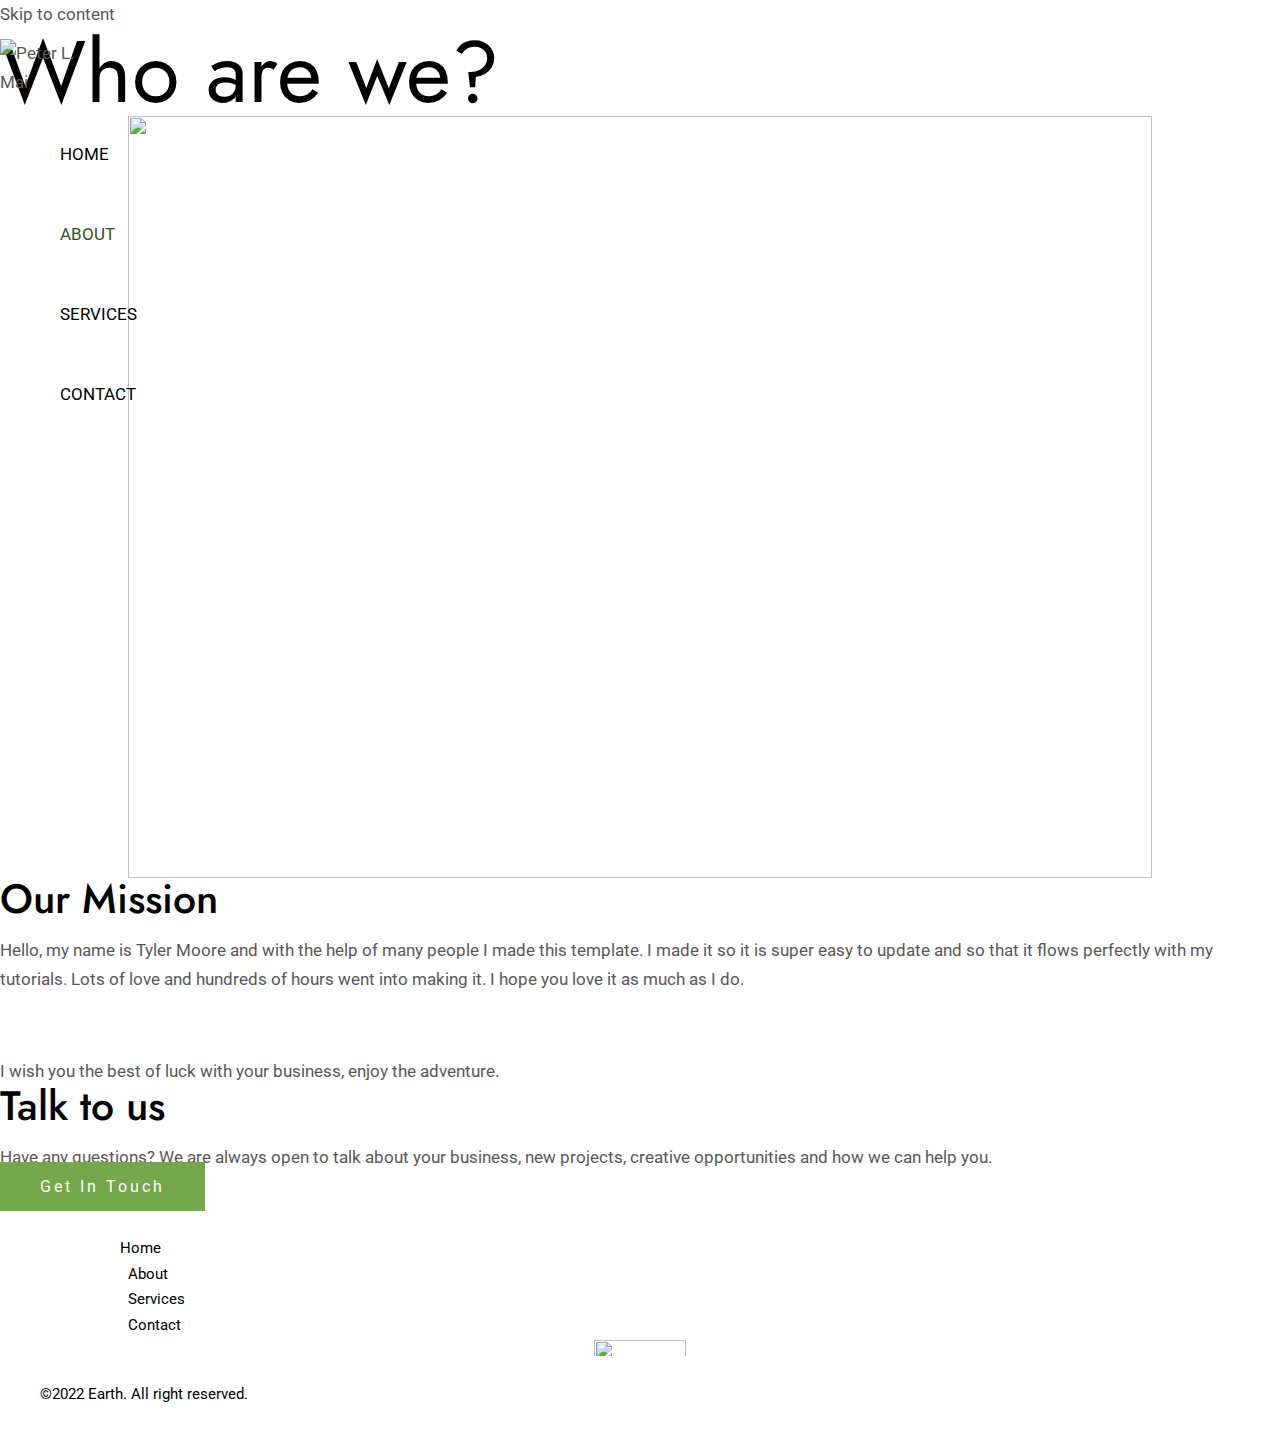
==== commit 4d1d4fe6: "Custom domain" ====
--- a/about/index.html
+++ b/about/index.html
@@ -8,21 +8,21 @@
 <title>About &#8211; Peter L. Mai</title>
 <meta name="robots" content="max-image-preview:large">
 <link rel="dns-prefetch" href="//fonts.googleapis.com">
-<link rel="alternate" type="application/rss+xml" title="Peter L. Mai &raquo; Feed" href="http://petermai6655.github.io/PeterLMai/feed/">
-<link rel="alternate" type="application/rss+xml" title="Peter L. Mai &raquo; Comments Feed" href="http://petermai6655.github.io/PeterLMai/comments/feed/">
-<link rel="stylesheet" id="astra-theme-css-css" href="http://petermai6655.github.io/PeterLMai/wp-content/themes/astra/assets/css/minified/main.min.css?ver=3.9.4" media="all">
+<link rel="alternate" type="application/rss+xml" title="Peter L. Mai &raquo; Feed" href="https://peterlmai.com/feed/">
+<link rel="alternate" type="application/rss+xml" title="Peter L. Mai &raquo; Comments Feed" href="https://peterlmai.com/comments/feed/">
+<link rel="stylesheet" id="astra-theme-css-css" href="https://peterlmai.com/wp-content/themes/astra/assets/css/minified/main.min.css?ver=3.9.4" media="all">
 <style id="astra-theme-css-inline-css">.ast-no-sidebar .entry-content .alignfull {margin-left: calc( -50vw + 50%);margin-right: calc( -50vw + 50%);max-width: 100vw;width: 100vw;}.ast-no-sidebar .entry-content .alignwide {margin-left: calc(-41vw + 50%);margin-right: calc(-41vw + 50%);max-width: unset;width: unset;}.ast-no-sidebar .entry-content .alignfull .alignfull,.ast-no-sidebar .entry-content .alignfull .alignwide,.ast-no-sidebar .entry-content .alignwide .alignfull,.ast-no-sidebar .entry-content .alignwide .alignwide,.ast-no-sidebar .entry-content .wp-block-column .alignfull,.ast-no-sidebar .entry-content .wp-block-column .alignwide{width: 100%;margin-left: auto;margin-right: auto;}.wp-block-gallery,.blocks-gallery-grid {margin: 0;}.wp-block-separator {max-width: 100px;}.wp-block-separator.is-style-wide,.wp-block-separator.is-style-dots {max-width: none;}.entry-content .has-2-columns .wp-block-column:first-child {padding-right: 10px;}.entry-content .has-2-columns .wp-block-column:last-child {padding-left: 10px;}@media (max-width: 782px) {.entry-content .wp-block-columns .wp-block-column {flex-basis: 100%;}.entry-content .has-2-columns .wp-block-column:first-child {padding-right: 0;}.entry-content .has-2-columns .wp-block-column:last-child {padding-left: 0;}}body .entry-content .wp-block-latest-posts {margin-left: 0;}body .entry-content .wp-block-latest-posts li {list-style: none;}.ast-no-sidebar .ast-container .entry-content .wp-block-latest-posts {margin-left: 0;}.ast-header-break-point .entry-content .alignwide {margin-left: auto;margin-right: auto;}.entry-content .blocks-gallery-item img {margin-bottom: auto;}.wp-block-pullquote {border-top: 4px solid #555d66;border-bottom: 4px solid #555d66;color: #40464d;}:root{--ast-container-default-xlg-padding:6.67em;--ast-container-default-lg-padding:5.67em;--ast-container-default-slg-padding:4.34em;--ast-container-default-md-padding:3.34em;--ast-container-default-sm-padding:6.67em;--ast-container-default-xs-padding:2.4em;--ast-container-default-xxs-padding:1.4em;}html{font-size:106.25%;}a,.page-title{color:var(--ast-global-color-3);}a:hover,a:focus{color:var(--ast-global-color-0);}body,button,input,select,textarea,.ast-button,.ast-custom-button{font-family:'Roboto',sans-serif;font-weight:400;font-size:17px;font-size:1rem;line-height:1.7;}blockquote{color:var(--ast-global-color-3);}p,.entry-content p{margin-bottom:0em;}h1,.entry-content h1,h2,.entry-content h2,h3,.entry-content h3,h4,.entry-content h4,h5,.entry-content h5,h6,.entry-content h6,.site-title,.site-title a{font-family:'Jost',sans-serif;font-weight:500;text-transform:none;}.ast-site-identity .site-title a{color:var(--ast-global-color-5);}.site-title{font-size:35px;font-size:2.0588235294118rem;display:none;}header .custom-logo-link img{max-width:96px;}.astra-logo-svg{width:96px;}.astra-logo-svg:not(.sticky-custom-logo .astra-logo-svg,.transparent-custom-logo .astra-logo-svg,.advanced-header-logo .astra-logo-svg){height:60px;}.ast-archive-description .ast-archive-title{font-size:40px;font-size:2.3529411764706rem;}.site-header .site-description{font-size:15px;font-size:0.88235294117647rem;display:none;}.entry-title{font-size:30px;font-size:1.7647058823529rem;}h1,.entry-content h1{font-size:87px;font-size:5.1176470588235rem;font-weight:normal;font-family:'Jost',sans-serif;text-transform:none;}h2,.entry-content h2{font-size:41px;font-size:2.4117647058824rem;font-weight:500;font-family:'Jost',sans-serif;text-transform:none;}h3,.entry-content h3{font-size:28px;font-size:1.6470588235294rem;font-weight:600;font-family:'Jost',sans-serif;text-transform:none;}h4,.entry-content h4{font-size:24px;font-size:1.4117647058824rem;line-height:1.25;font-weight:600;font-family:'Jost',sans-serif;text-transform:none;}h5,.entry-content h5{font-size:18px;font-size:1.0588235294118rem;font-weight:500;font-family:'Jost',sans-serif;text-transform:none;}h6,.entry-content h6{font-size:15px;font-size:0.88235294117647rem;font-weight:500;font-family:'Jost',sans-serif;text-transform:none;}.ast-single-post .entry-title,.page-title{font-size:30px;font-size:1.7647058823529rem;}::selection{background-color:var(--ast-global-color-0);color:#000000;}body,h1,.entry-title a,.entry-content h1,h2,.entry-content h2,h3,.entry-content h3,h4,.entry-content h4,h5,.entry-content h5,h6,.entry-content h6{color:var(--ast-global-color-3);}.tagcloud a:hover,.tagcloud a:focus,.tagcloud a.current-item{color:#ffffff;border-color:var(--ast-global-color-3);background-color:var(--ast-global-color-3);}input:focus,input[type="text"]:focus,input[type="email"]:focus,input[type="url"]:focus,input[type="password"]:focus,input[type="reset"]:focus,input[type="search"]:focus,textarea:focus{border-color:var(--ast-global-color-3);}input[type="radio"]:checked,input[type=reset],input[type="checkbox"]:checked,input[type="checkbox"]:hover:checked,input[type="checkbox"]:focus:checked,input[type=range]::-webkit-slider-thumb{border-color:var(--ast-global-color-3);background-color:var(--ast-global-color-3);box-shadow:none;}.site-footer a:hover + .post-count,.site-footer a:focus + .post-count{background:var(--ast-global-color-3);border-color:var(--ast-global-color-3);}.single .nav-links .nav-previous,.single .nav-links .nav-next{color:var(--ast-global-color-3);}.entry-meta,.entry-meta *{line-height:1.45;color:var(--ast-global-color-3);}.entry-meta a:hover,.entry-meta a:hover *,.entry-meta a:focus,.entry-meta a:focus *,.page-links > .page-link,.page-links .page-link:hover,.post-navigation a:hover{color:var(--ast-global-color-0);}#cat option,.secondary .calendar_wrap thead a,.secondary .calendar_wrap thead a:visited{color:var(--ast-global-color-3);}.secondary .calendar_wrap #today,.ast-progress-val span{background:var(--ast-global-color-3);}.secondary a:hover + .post-count,.secondary a:focus + .post-count{background:var(--ast-global-color-3);border-color:var(--ast-global-color-3);}.calendar_wrap #today > a{color:#ffffff;}.page-links .page-link,.single .post-navigation a{color:var(--ast-global-color-3);}.ast-archive-title{color:var(--ast-global-color-2);}.widget-title{font-size:24px;font-size:1.4117647058824rem;color:var(--ast-global-color-2);}.site-logo-img img{ transition:all 0.2s linear;}.ast-page-builder-template .hentry {margin: 0;}.ast-page-builder-template .site-content > .ast-container {max-width: 100%;padding: 0;}.ast-page-builder-template .site-content #primary {padding: 0;margin: 0;}.ast-page-builder-template .no-results {text-align: center;margin: 4em auto;}.ast-page-builder-template .ast-pagination {padding: 2em;}.ast-page-builder-template .entry-header.ast-no-title.ast-no-thumbnail {margin-top: 0;}.ast-page-builder-template .entry-header.ast-header-without-markup {margin-top: 0;margin-bottom: 0;}.ast-page-builder-template .entry-header.ast-no-title.ast-no-meta {margin-bottom: 0;}.ast-page-builder-template.single .post-navigation {padding-bottom: 2em;}.ast-page-builder-template.single-post .site-content > .ast-container {max-width: 100%;}.ast-page-builder-template .entry-header {margin-top: 4em;margin-left: auto;margin-right: auto;padding-left: 20px;padding-right: 20px;}.single.ast-page-builder-template .entry-header {padding-left: 20px;padding-right: 20px;}.ast-page-builder-template .ast-archive-description {margin: 4em auto 0;padding-left: 20px;padding-right: 20px;}@media (max-width:921px){#ast-desktop-header{display:none;}}@media (min-width:921px){#ast-mobile-header{display:none;}}.wp-block-buttons.aligncenter{justify-content:center;}@media (max-width:921px){.ast-theme-transparent-header #primary,.ast-theme-transparent-header #secondary{padding:0;}}@media (max-width:921px){.ast-plain-container.ast-no-sidebar #primary{padding:0;}}.ast-plain-container.ast-no-sidebar #primary{margin-top:0;margin-bottom:0;}@media (min-width:1200px){.wp-block-group .has-background{padding:20px;}}@media (min-width:1200px){.wp-block-cover-image.alignwide .wp-block-cover__inner-container,.wp-block-cover.alignwide .wp-block-cover__inner-container,.wp-block-cover-image.alignfull .wp-block-cover__inner-container,.wp-block-cover.alignfull .wp-block-cover__inner-container{width:100%;}}.wp-block-columns{margin-bottom:unset;}.wp-block-image.size-full{margin:2rem 0;}.wp-block-separator.has-background{padding:0;}.wp-block-gallery{margin-bottom:1.6em;}.wp-block-group{padding-top:4em;padding-bottom:4em;}.wp-block-group__inner-container .wp-block-columns:last-child,.wp-block-group__inner-container :last-child,.wp-block-table table{margin-bottom:0;}.blocks-gallery-grid{width:100%;}.wp-block-navigation-link__content{padding:5px 0;}.wp-block-group .wp-block-group .has-text-align-center,.wp-block-group .wp-block-column .has-text-align-center{max-width:100%;}.has-text-align-center{margin:0 auto;}@media (max-width:1200px){.wp-block-group{padding:3em;}.wp-block-group .wp-block-group{padding:1.5em;}.wp-block-columns,.wp-block-column{margin:1rem 0;}}@media (min-width:921px){.wp-block-columns .wp-block-group{padding:2em;}}@media (max-width:544px){.wp-block-cover-image .wp-block-cover__inner-container,.wp-block-cover .wp-block-cover__inner-container{width:unset;}.wp-block-cover,.wp-block-cover-image{padding:2em 0;}.wp-block-group,.wp-block-cover{padding:2em;}.wp-block-media-text__media img,.wp-block-media-text__media video{width:unset;max-width:100%;}.wp-block-media-text.has-background .wp-block-media-text__content{padding:1em;}}.wp-block-image.aligncenter{margin-left:auto;margin-right:auto;}.wp-block-table.aligncenter{margin-left:auto;margin-right:auto;}@media (min-width:544px){.entry-content .wp-block-media-text.has-media-on-the-right .wp-block-media-text__content{padding:0 8% 0 0;}.entry-content .wp-block-media-text .wp-block-media-text__content{padding:0 0 0 8%;}.ast-plain-container .site-content .entry-content .has-custom-content-position.is-position-bottom-left > *,.ast-plain-container .site-content .entry-content .has-custom-content-position.is-position-bottom-right > *,.ast-plain-container .site-content .entry-content .has-custom-content-position.is-position-top-left > *,.ast-plain-container .site-content .entry-content .has-custom-content-position.is-position-top-right > *,.ast-plain-container .site-content .entry-content .has-custom-content-position.is-position-center-right > *,.ast-plain-container .site-content .entry-content .has-custom-content-position.is-position-center-left > *{margin:0;}}@media (max-width:544px){.entry-content .wp-block-media-text .wp-block-media-text__content{padding:8% 0;}.wp-block-media-text .wp-block-media-text__media img{width:auto;max-width:100%;}}.wp-block-button.is-style-outline .wp-block-button__link{border-color:var(--ast-global-color-0);}.wp-block-button.is-style-outline > .wp-block-button__link:not(.has-text-color),.wp-block-button.wp-block-button__link.is-style-outline:not(.has-text-color){color:var(--ast-global-color-0);}.wp-block-button.is-style-outline .wp-block-button__link:hover,.wp-block-button.is-style-outline .wp-block-button__link:focus{color:var(--ast-global-color-5) !important;background-color:var(--ast-global-color-1);border-color:var(--ast-global-color-1);}.post-page-numbers.current .page-link,.ast-pagination .page-numbers.current{color:#000000;border-color:var(--ast-global-color-0);background-color:var(--ast-global-color-0);border-radius:2px;}@media (min-width:544px){.entry-content > .alignleft{margin-right:20px;}.entry-content > .alignright{margin-left:20px;}}h1.widget-title{font-weight:normal;}h2.widget-title{font-weight:500;}h3.widget-title{font-weight:600;}@media (max-width:921px){.ast-separate-container #primary,.ast-separate-container #secondary{padding:1.5em 0;}#primary,#secondary{padding:1.5em 0;margin:0;}.ast-left-sidebar #content > .ast-container{display:flex;flex-direction:column-reverse;width:100%;}.ast-separate-container .ast-article-post,.ast-separate-container .ast-article-single{padding:1.5em 2.14em;}.ast-author-box img.avatar{margin:20px 0 0 0;}}@media (min-width:922px){.ast-separate-container.ast-right-sidebar #primary,.ast-separate-container.ast-left-sidebar #primary{border:0;}.search-no-results.ast-separate-container #primary{margin-bottom:4em;}}.elementor-button-wrapper .elementor-button{border-style:solid;text-decoration:none;border-top-width:0;border-right-width:0;border-left-width:0;border-bottom-width:0;}body .elementor-button.elementor-size-sm,body .elementor-button.elementor-size-xs,body .elementor-button.elementor-size-md,body .elementor-button.elementor-size-lg,body .elementor-button.elementor-size-xl,body .elementor-button{border-radius:0px;padding-top:15px;padding-right:40px;padding-bottom:15px;padding-left:40px;}@media (max-width:921px){.elementor-button-wrapper .elementor-button.elementor-size-sm,.elementor-button-wrapper .elementor-button.elementor-size-xs,.elementor-button-wrapper .elementor-button.elementor-size-md,.elementor-button-wrapper .elementor-button.elementor-size-lg,.elementor-button-wrapper .elementor-button.elementor-size-xl,.elementor-button-wrapper .elementor-button{padding-top:16px;padding-right:32px;padding-bottom:16px;padding-left:32px;}}@media (max-width:544px){.elementor-button-wrapper .elementor-button.elementor-size-sm,.elementor-button-wrapper .elementor-button.elementor-size-xs,.elementor-button-wrapper .elementor-button.elementor-size-md,.elementor-button-wrapper .elementor-button.elementor-size-lg,.elementor-button-wrapper .elementor-button.elementor-size-xl,.elementor-button-wrapper .elementor-button{padding-top:15px;padding-right:28px;padding-bottom:15px;padding-left:28px;}}.elementor-button-wrapper .elementor-button{border-color:var(--ast-global-color-0);background-color:var(--ast-global-color-0);}.elementor-button-wrapper .elementor-button:hover,.elementor-button-wrapper .elementor-button:focus{color:var(--ast-global-color-5);background-color:var(--ast-global-color-1);border-color:var(--ast-global-color-1);}.wp-block-button .wp-block-button__link ,.elementor-button-wrapper .elementor-button,.elementor-button-wrapper .elementor-button:visited{color:var(--ast-global-color-5);}.elementor-button-wrapper .elementor-button{font-family:inherit;font-weight:400;line-height:1;text-transform:none;letter-spacing:3px;}body .elementor-button.elementor-size-sm,body .elementor-button.elementor-size-xs,body .elementor-button.elementor-size-md,body .elementor-button.elementor-size-lg,body .elementor-button.elementor-size-xl,body .elementor-button{font-size:16px;font-size:0.94117647058824rem;}.wp-block-button .wp-block-button__link:hover,.wp-block-button .wp-block-button__link:focus{color:var(--ast-global-color-5);background-color:var(--ast-global-color-1);border-color:var(--ast-global-color-1);}.elementor-widget-heading h4.elementor-heading-title{line-height:1.25;}.wp-block-button .wp-block-button__link{border-color:var(--ast-global-color-0);background-color:var(--ast-global-color-0);color:var(--ast-global-color-5);font-family:inherit;font-weight:400;line-height:1;text-transform:none;letter-spacing:3px;font-size:16px;font-size:0.94117647058824rem;border-radius:0px;padding-top:15px;padding-right:40px;padding-bottom:15px;padding-left:40px;}@media (max-width:921px){.wp-block-button .wp-block-button__link{font-size:16px;font-size:0.94117647058824rem;padding-top:16px;padding-right:32px;padding-bottom:16px;padding-left:32px;}}@media (max-width:544px){.wp-block-button .wp-block-button__link{font-size:15px;font-size:0.88235294117647rem;padding-top:15px;padding-right:28px;padding-bottom:15px;padding-left:28px;}}.menu-toggle,button,.ast-button,.ast-custom-button,.button,input#submit,input[type="button"],input[type="submit"],input[type="reset"],form[CLASS*="wp-block-search__"].wp-block-search .wp-block-search__inside-wrapper .wp-block-search__button,body .wp-block-file .wp-block-file__button{border-style:solid;border-top-width:0;border-right-width:0;border-left-width:0;border-bottom-width:0;color:var(--ast-global-color-5);border-color:var(--ast-global-color-0);background-color:var(--ast-global-color-0);border-radius:0px;padding-top:15px;padding-right:40px;padding-bottom:15px;padding-left:40px;font-family:inherit;font-weight:400;font-size:16px;font-size:0.94117647058824rem;line-height:1;text-transform:none;letter-spacing:3px;}button:focus,.menu-toggle:hover,button:hover,.ast-button:hover,.ast-custom-button:hover .button:hover,.ast-custom-button:hover ,input[type=reset]:hover,input[type=reset]:focus,input#submit:hover,input#submit:focus,input[type="button"]:hover,input[type="button"]:focus,input[type="submit"]:hover,input[type="submit"]:focus,form[CLASS*="wp-block-search__"].wp-block-search .wp-block-search__inside-wrapper .wp-block-search__button:hover,form[CLASS*="wp-block-search__"].wp-block-search .wp-block-search__inside-wrapper .wp-block-search__button:focus,body .wp-block-file .wp-block-file__button:hover,body .wp-block-file .wp-block-file__button:focus{color:var(--ast-global-color-5);background-color:var(--ast-global-color-1);border-color:var(--ast-global-color-1);}@media (min-width:544px){.ast-container{max-width:100%;}}@media (max-width:544px){.ast-separate-container .ast-article-post,.ast-separate-container .ast-article-single,.ast-separate-container .comments-title,.ast-separate-container .ast-archive-description{padding:1.5em 1em;}.ast-separate-container #content .ast-container{padding-left:0.54em;padding-right:0.54em;}.ast-separate-container .ast-comment-list li.depth-1{padding:1.5em 1em;margin-bottom:1.5em;}.ast-separate-container .ast-comment-list .bypostauthor{padding:.5em;}.ast-search-menu-icon.ast-dropdown-active .search-field{width:170px;}.menu-toggle,button,.ast-button,.button,input#submit,input[type="button"],input[type="submit"],input[type="reset"]{padding-top:15px;padding-right:28px;padding-bottom:15px;padding-left:28px;font-size:15px;font-size:0.88235294117647rem;}}@media (max-width:921px){.menu-toggle,button,.ast-button,.button,input#submit,input[type="button"],input[type="submit"],input[type="reset"]{padding-top:16px;padding-right:32px;padding-bottom:16px;padding-left:32px;font-size:16px;font-size:0.94117647058824rem;}.ast-mobile-header-stack .main-header-bar .ast-search-menu-icon{display:inline-block;}.ast-header-break-point.ast-header-custom-item-outside .ast-mobile-header-stack .main-header-bar .ast-search-icon{margin:0;}.ast-comment-avatar-wrap img{max-width:2.5em;}.ast-separate-container .ast-comment-list li.depth-1{padding:1.5em 2.14em;}.ast-separate-container .comment-respond{padding:2em 2.14em;}.ast-comment-meta{padding:0 1.8888em 1.3333em;}}body,.ast-separate-container{background-color:var(--ast-global-color-5);;background-image:none;;}.entry-content > .wp-block-group,.entry-content > .wp-block-media-text,.entry-content > .wp-block-cover,.entry-content > .wp-block-columns{max-width:58em;width:calc(100% - 4em);margin-left:auto;margin-right:auto;}.entry-content [class*="__inner-container"] > .alignfull{max-width:100%;margin-left:0;margin-right:0;}.entry-content [class*="__inner-container"] > *:not(.alignwide):not(.alignfull):not(.alignleft):not(.alignright){margin-left:auto;margin-right:auto;}.entry-content [class*="__inner-container"] > *:not(.alignwide):not(p):not(.alignfull):not(.alignleft):not(.alignright):not(.is-style-wide):not(iframe){max-width:50rem;width:100%;}@media (min-width:921px){.entry-content > .wp-block-group.alignwide.has-background,.entry-content > .wp-block-group.alignfull.has-background,.entry-content > .wp-block-cover.alignwide,.entry-content > .wp-block-cover.alignfull,.entry-content > .wp-block-columns.has-background.alignwide,.entry-content > .wp-block-columns.has-background.alignfull{margin-top:0;margin-bottom:0;padding:6em 4em;}.entry-content > .wp-block-columns.has-background{margin-bottom:0;}}@media (min-width:1200px){.entry-content .alignfull p{max-width:1200px;}.entry-content .alignfull{max-width:100%;width:100%;}.ast-page-builder-template .entry-content .alignwide,.entry-content [class*="__inner-container"] > .alignwide{max-width:1200px;margin-left:0;margin-right:0;}.entry-content .alignfull [class*="__inner-container"] > .alignwide{max-width:80rem;}}@media (min-width:545px){.site-main .entry-content > .alignwide{margin:0 auto;}.wp-block-group.has-background,.entry-content > .wp-block-cover,.entry-content > .wp-block-columns.has-background{padding:4em;margin-top:0;margin-bottom:0;}.entry-content .wp-block-media-text.alignfull .wp-block-media-text__content,.entry-content .wp-block-media-text.has-background .wp-block-media-text__content{padding:0 8%;}}@media (max-width:921px){.widget-title{font-size:22px;font-size:1.375rem;}body,button,input,select,textarea,.ast-button,.ast-custom-button{font-size:16px;font-size:0.94117647058824rem;}#secondary,#secondary button,#secondary input,#secondary select,#secondary textarea{font-size:16px;font-size:0.94117647058824rem;}.site-title{display:none;}.ast-archive-description .ast-archive-title{font-size:40px;}.site-header .site-description{display:none;}.entry-title{font-size:30px;}h1,.entry-content h1{font-size:30px;}h2,.entry-content h2{font-size:25px;}h3,.entry-content h3{font-size:28px;}h4,.entry-content h4{font-size:24px;font-size:1.4117647058824rem;}.ast-single-post .entry-title,.page-title{font-size:30px;}.astra-logo-svg{width:96px;}header .custom-logo-link img,.ast-header-break-point .site-logo-img .custom-mobile-logo-link img{max-width:96px;}}@media (max-width:544px){.site-title{display:none;}.ast-archive-description .ast-archive-title{font-size:40px;}.site-header .site-description{display:none;}.entry-title{font-size:30px;}h1,.entry-content h1{font-size:30px;}h2,.entry-content h2{font-size:25px;}h3,.entry-content h3{font-size:28px;}h4,.entry-content h4{font-size:24px;font-size:1.4117647058824rem;}.ast-single-post .entry-title,.page-title{font-size:30px;}header .custom-logo-link img,.ast-header-break-point .site-branding img,.ast-header-break-point .custom-logo-link img{max-width:96px;}.astra-logo-svg{width:96px;}.ast-header-break-point .site-logo-img .custom-mobile-logo-link img{max-width:96px;}}@media (max-width:544px){html{font-size:96.9%;}}@media (min-width:922px){.ast-container{max-width:1240px;}}@media (min-width:922px){.site-content .ast-container{display:flex;}}@media (max-width:921px){.site-content .ast-container{flex-direction:column;}}@media (min-width:922px){.main-header-menu .sub-menu .menu-item.ast-left-align-sub-menu:hover > .sub-menu,.main-header-menu .sub-menu .menu-item.ast-left-align-sub-menu.focus > .sub-menu{margin-left:-0px;}}.ast-theme-transparent-header .ast-header-search .astra-search-icon,.ast-theme-transparent-header .ast-header-search .search-field::placeholder,.ast-theme-transparent-header .ast-header-search .ast-icon{color:#ffffff;}.ast-theme-transparent-header [data-section="section-header-mobile-trigger"] .ast-button-wrap .mobile-menu-toggle-icon .ast-mobile-svg{fill:#ffffff;}.ast-theme-transparent-header [data-section="section-header-mobile-trigger"] .ast-button-wrap .mobile-menu-wrap .mobile-menu{color:#ffffff;}.ast-theme-transparent-header [data-section="section-header-mobile-trigger"] .ast-button-wrap .ast-mobile-menu-trigger-fill{background:var(--ast-global-color-0);}.ast-theme-transparent-header [data-section="section-header-mobile-trigger"] .ast-button-wrap .ast-mobile-menu-trigger-fill,.ast-theme-transparent-header [data-section="section-header-mobile-trigger"] .ast-button-wrap .ast-mobile-menu-trigger-minimal{color:#ffffff;border:none;}.footer-widget-area[data-section^="section-fb-html-"] .ast-builder-html-element{text-align:center;}.wp-block-search {margin-bottom: 20px;}.wp-block-site-tagline {margin-top: 20px;}form.wp-block-search .wp-block-search__input,.wp-block-search.wp-block-search__button-inside .wp-block-search__inside-wrapper {border-color: #eaeaea;background: #fafafa;}.wp-block-search.wp-block-search__button-inside .wp-block-search__inside-wrapper .wp-block-search__input:focus,.wp-block-loginout input:focus {outline: thin dotted;}.wp-block-loginout input:focus {border-color: transparent;} form.wp-block-search .wp-block-search__inside-wrapper .wp-block-search__input {padding: 12px;}form.wp-block-search .wp-block-search__button svg {fill: currentColor;width: 20px;height: 20px;}.wp-block-loginout p label {display: block;}.wp-block-loginout p:not(.login-remember):not(.login-submit) input {width: 100%;}.wp-block-loginout .login-remember input {width: 1.1rem;height: 1.1rem;margin: 0 5px 4px 0;vertical-align: middle;}blockquote,cite {font-style: initial;}.wp-block-file {display: flex;align-items: center;flex-wrap: wrap;justify-content: space-between;}.wp-block-pullquote {border: none;}.wp-block-pullquote blockquote::before {content: "\201D";font-family: "Helvetica",sans-serif;display: flex;transform: rotate( 180deg );font-size: 6rem;font-style: normal;line-height: 1;font-weight: bold;align-items: center;justify-content: center;}.has-text-align-right > blockquote::before {justify-content: flex-start;}.has-text-align-left > blockquote::before {justify-content: flex-end;}figure.wp-block-pullquote.is-style-solid-color blockquote {max-width: 100%;text-align: inherit;}blockquote {padding: 0 1.2em 1.2em;}.wp-block-button__link {border: 2px solid currentColor;}body .wp-block-file .wp-block-file__button {text-decoration: none;}ul.wp-block-categories-list.wp-block-categories,ul.wp-block-archives-list.wp-block-archives {list-style-type: none;}ul,ol {margin-left: 20px;}figure.alignright figcaption {text-align: right;}:root .has-ast-global-color-0-color{color:var(--ast-global-color-0);}:root .has-ast-global-color-0-background-color{background-color:var(--ast-global-color-0);}:root .wp-block-button .has-ast-global-color-0-color{color:var(--ast-global-color-0);}:root .wp-block-button .has-ast-global-color-0-background-color{background-color:var(--ast-global-color-0);}:root .has-ast-global-color-1-color{color:var(--ast-global-color-1);}:root .has-ast-global-color-1-background-color{background-color:var(--ast-global-color-1);}:root .wp-block-button .has-ast-global-color-1-color{color:var(--ast-global-color-1);}:root .wp-block-button .has-ast-global-color-1-background-color{background-color:var(--ast-global-color-1);}:root .has-ast-global-color-2-color{color:var(--ast-global-color-2);}:root .has-ast-global-color-2-background-color{background-color:var(--ast-global-color-2);}:root .wp-block-button .has-ast-global-color-2-color{color:var(--ast-global-color-2);}:root .wp-block-button .has-ast-global-color-2-background-color{background-color:var(--ast-global-color-2);}:root .has-ast-global-color-3-color{color:var(--ast-global-color-3);}:root .has-ast-global-color-3-background-color{background-color:var(--ast-global-color-3);}:root .wp-block-button .has-ast-global-color-3-color{color:var(--ast-global-color-3);}:root .wp-block-button .has-ast-global-color-3-background-color{background-color:var(--ast-global-color-3);}:root .has-ast-global-color-4-color{color:var(--ast-global-color-4);}:root .has-ast-global-color-4-background-color{background-color:var(--ast-global-color-4);}:root .wp-block-button .has-ast-global-color-4-color{color:var(--ast-global-color-4);}:root .wp-block-button .has-ast-global-color-4-background-color{background-color:var(--ast-global-color-4);}:root .has-ast-global-color-5-color{color:var(--ast-global-color-5);}:root .has-ast-global-color-5-background-color{background-color:var(--ast-global-color-5);}:root .wp-block-button .has-ast-global-color-5-color{color:var(--ast-global-color-5);}:root .wp-block-button .has-ast-global-color-5-background-color{background-color:var(--ast-global-color-5);}:root .has-ast-global-color-6-color{color:var(--ast-global-color-6);}:root .has-ast-global-color-6-background-color{background-color:var(--ast-global-color-6);}:root .wp-block-button .has-ast-global-color-6-color{color:var(--ast-global-color-6);}:root .wp-block-button .has-ast-global-color-6-background-color{background-color:var(--ast-global-color-6);}:root .has-ast-global-color-7-color{color:var(--ast-global-color-7);}:root .has-ast-global-color-7-background-color{background-color:var(--ast-global-color-7);}:root .wp-block-button .has-ast-global-color-7-color{color:var(--ast-global-color-7);}:root .wp-block-button .has-ast-global-color-7-background-color{background-color:var(--ast-global-color-7);}:root .has-ast-global-color-8-color{color:var(--ast-global-color-8);}:root .has-ast-global-color-8-background-color{background-color:var(--ast-global-color-8);}:root .wp-block-button .has-ast-global-color-8-color{color:var(--ast-global-color-8);}:root .wp-block-button .has-ast-global-color-8-background-color{background-color:var(--ast-global-color-8);}:root{--ast-global-color-0:#74a84a;--ast-global-color-1:#2c541d;--ast-global-color-2:#000000;--ast-global-color-3:#585858;--ast-global-color-4:#f6f8f5;--ast-global-color-5:#ffffff;--ast-global-color-6:rgba(82,104,64,0.8);--ast-global-color-7:rgba(82,104,64,0.5);--ast-global-color-8:rgba(82,104,64,0.3);}:root {--ast-border-color : #989898;}.ast-theme-transparent-header #masthead .site-logo-img .transparent-custom-logo .astra-logo-svg{width:60px;}.ast-theme-transparent-header #masthead .site-logo-img .transparent-custom-logo img{ max-width:60px;}@media (max-width:921px){.ast-theme-transparent-header #masthead .site-logo-img .transparent-custom-logo .astra-logo-svg{width:60px;}.ast-theme-transparent-header #masthead .site-logo-img .transparent-custom-logo img{ max-width:60px;}}@media (max-width:543px){.ast-theme-transparent-header #masthead .site-logo-img .transparent-custom-logo .astra-logo-svg{width:50px;}.ast-theme-transparent-header #masthead .site-logo-img .transparent-custom-logo img{ max-width:50px;}}@media (min-width:921px){.ast-theme-transparent-header #masthead{position:absolute;left:0;right:0;}.ast-theme-transparent-header .main-header-bar,.ast-theme-transparent-header.ast-header-break-point .main-header-bar{background:none;}body.elementor-editor-active.ast-theme-transparent-header #masthead,.fl-builder-edit .ast-theme-transparent-header #masthead,body.vc_editor.ast-theme-transparent-header #masthead,body.brz-ed.ast-theme-transparent-header #masthead{z-index:0;}.ast-header-break-point.ast-replace-site-logo-transparent.ast-theme-transparent-header .custom-mobile-logo-link{display:none;}.ast-header-break-point.ast-replace-site-logo-transparent.ast-theme-transparent-header .transparent-custom-logo{display:inline-block;}.ast-theme-transparent-header .ast-above-header,.ast-theme-transparent-header .ast-above-header.ast-above-header-bar{background-image:none;background-color:transparent;}.ast-theme-transparent-header .ast-below-header{background-image:none;background-color:transparent;}}.ast-theme-transparent-header .site-title a,.ast-theme-transparent-header .site-title a:focus,.ast-theme-transparent-header .site-title a:hover,.ast-theme-transparent-header .site-title a:visited{color:var(--ast-global-color-5);}.ast-theme-transparent-header .site-header .site-description{color:var(--ast-global-color-5);}.ast-theme-transparent-header .ast-builder-menu .main-header-menu,.ast-theme-transparent-header .ast-builder-menu .main-header-menu .sub-menu,.ast-theme-transparent-header .ast-builder-menu .main-header-menu,.ast-theme-transparent-header.ast-header-break-point .ast-builder-menu .main-header-bar-wrap .main-header-menu,.ast-flyout-menu-enable.ast-header-break-point.ast-theme-transparent-header .main-header-bar-navigation .site-navigation,.ast-fullscreen-menu-enable.ast-header-break-point.ast-theme-transparent-header .main-header-bar-navigation .site-navigation,.ast-flyout-above-menu-enable.ast-header-break-point.ast-theme-transparent-header .ast-above-header-navigation-wrap .ast-above-header-navigation,.ast-flyout-below-menu-enable.ast-header-break-point.ast-theme-transparent-header .ast-below-header-navigation-wrap .ast-below-header-actual-nav,.ast-fullscreen-above-menu-enable.ast-header-break-point.ast-theme-transparent-header .ast-above-header-navigation-wrap,.ast-fullscreen-below-menu-enable.ast-header-break-point.ast-theme-transparent-header .ast-below-header-navigation-wrap,.ast-theme-transparent-header .main-header-menu .menu-link{background-color:rgba(255,255,255,0);}.ast-theme-transparent-header .ast-builder-menu .main-header-menu .menu-item .sub-menu,.ast-header-break-point.ast-flyout-menu-enable.ast-header-break-point .ast-builder-menu .main-header-bar-navigation .main-header-menu .menu-item .sub-menu,.ast-header-break-point.ast-flyout-menu-enable.ast-header-break-point .ast-builder-menu .main-header-bar-navigation [CLASS*="ast-builder-menu-"] .main-header-menu .menu-item .sub-menu,.ast-theme-transparent-header .ast-builder-menu .main-header-menu .menu-item .sub-menu .menu-link,.ast-header-break-point.ast-flyout-menu-enable.ast-header-break-point .ast-builder-menu .main-header-bar-navigation .main-header-menu .menu-item .sub-menu .menu-link,.ast-header-break-point.ast-flyout-menu-enable.ast-header-break-point .ast-builder-menu .main-header-bar-navigation [CLASS*="ast-builder-menu-"] .main-header-menu .menu-item .sub-menu .menu-link,.ast-theme-transparent-header .main-header-menu .menu-item .sub-menu .menu-link,.ast-header-break-point.ast-flyout-menu-enable.ast-header-break-point .main-header-bar-navigation .main-header-menu .menu-item .sub-menu .menu-link,.ast-theme-transparent-header .main-header-menu .menu-item .sub-menu,.ast-header-break-point.ast-flyout-menu-enable.ast-header-break-point .main-header-bar-navigation .main-header-menu .menu-item .sub-menu{background-color:var(--ast-global-color-5);}.ast-theme-transparent-header .ast-builder-menu .main-header-menu,.ast-theme-transparent-header .ast-builder-menu .main-header-menu .menu-link,.ast-theme-transparent-header [CLASS*="ast-builder-menu-"] .main-header-menu .menu-item > .menu-link,.ast-theme-transparent-header .ast-masthead-custom-menu-items,.ast-theme-transparent-header .ast-masthead-custom-menu-items a,.ast-theme-transparent-header .ast-builder-menu .main-header-menu .menu-item > .ast-menu-toggle,.ast-theme-transparent-header .ast-builder-menu .main-header-menu .menu-item > .ast-menu-toggle,.ast-theme-transparent-header .ast-above-header-navigation a,.ast-header-break-point.ast-theme-transparent-header .ast-above-header-navigation a,.ast-header-break-point.ast-theme-transparent-header .ast-above-header-navigation > ul.ast-above-header-menu > .menu-item-has-children:not(.current-menu-item) > .ast-menu-toggle,.ast-theme-transparent-header .ast-below-header-menu,.ast-theme-transparent-header .ast-below-header-menu a,.ast-header-break-point.ast-theme-transparent-header .ast-below-header-menu a,.ast-header-break-point.ast-theme-transparent-header .ast-below-header-menu,.ast-theme-transparent-header .main-header-menu .menu-link{color:#000000;}.ast-theme-transparent-header .ast-builder-menu .main-header-menu .menu-item:hover > .menu-link,.ast-theme-transparent-header .ast-builder-menu .main-header-menu .menu-item:hover > .ast-menu-toggle,.ast-theme-transparent-header .ast-builder-menu .main-header-menu .ast-masthead-custom-menu-items a:hover,.ast-theme-transparent-header .ast-builder-menu .main-header-menu .focus > .menu-link,.ast-theme-transparent-header .ast-builder-menu .main-header-menu .focus > .ast-menu-toggle,.ast-theme-transparent-header .ast-builder-menu .main-header-menu .current-menu-item > .menu-link,.ast-theme-transparent-header .ast-builder-menu .main-header-menu .current-menu-ancestor > .menu-link,.ast-theme-transparent-header .ast-builder-menu .main-header-menu .current-menu-item > .ast-menu-toggle,.ast-theme-transparent-header .ast-builder-menu .main-header-menu .current-menu-ancestor > .ast-menu-toggle,.ast-theme-transparent-header [CLASS*="ast-builder-menu-"] .main-header-menu .current-menu-item > .menu-link,.ast-theme-transparent-header [CLASS*="ast-builder-menu-"] .main-header-menu .current-menu-ancestor > .menu-link,.ast-theme-transparent-header [CLASS*="ast-builder-menu-"] .main-header-menu .current-menu-item > .ast-menu-toggle,.ast-theme-transparent-header [CLASS*="ast-builder-menu-"] .main-header-menu .current-menu-ancestor > .ast-menu-toggle,.ast-theme-transparent-header .main-header-menu .menu-item:hover > .menu-link,.ast-theme-transparent-header .main-header-menu .current-menu-item > .menu-link,.ast-theme-transparent-header .main-header-menu .current-menu-ancestor > .menu-link{color:#2c541d;}@media (max-width:921px){.ast-theme-transparent-header #masthead{position:absolute;left:0;right:0;}.ast-theme-transparent-header .main-header-bar,.ast-theme-transparent-header.ast-header-break-point .main-header-bar{background:none;}body.elementor-editor-active.ast-theme-transparent-header #masthead,.fl-builder-edit .ast-theme-transparent-header #masthead,body.vc_editor.ast-theme-transparent-header #masthead,body.brz-ed.ast-theme-transparent-header #masthead{z-index:0;}.ast-header-break-point.ast-replace-site-logo-transparent.ast-theme-transparent-header .custom-mobile-logo-link{display:none;}.ast-header-break-point.ast-replace-site-logo-transparent.ast-theme-transparent-header .transparent-custom-logo{display:inline-block;}.ast-theme-transparent-header .ast-above-header,.ast-theme-transparent-header .ast-above-header.ast-above-header-bar{background-image:none;background-color:transparent;}.ast-theme-transparent-header .ast-below-header{background-image:none;background-color:transparent;}}@media (max-width:921px){.ast-theme-transparent-header .site-title a,.ast-theme-transparent-header .site-title a:focus,.ast-theme-transparent-header .site-title a:hover,.ast-theme-transparent-header .site-title a:visited,.ast-theme-transparent-header .ast-builder-layout-element .ast-site-identity .site-title a,.ast-theme-transparent-header .ast-builder-layout-element .ast-site-identity .site-title a:hover,.ast-theme-transparent-header .ast-builder-layout-element .ast-site-identity .site-title a:focus,.ast-theme-transparent-header .ast-builder-layout-element .ast-site-identity .site-title a:visited{color:#ffffff;}.ast-theme-transparent-header .site-header .site-description{color:#ffffff;}.ast-theme-transparent-header.ast-header-break-point .ast-builder-menu .main-header-menu,.ast-theme-transparent-header.ast-header-break-point .ast-builder-menu.main-header-menu .sub-menu,.ast-theme-transparent-header.ast-header-break-point .ast-builder-menu.main-header-menu,.ast-theme-transparent-header.ast-header-break-point .ast-builder-menu .main-header-bar-wrap .main-header-menu,.ast-flyout-menu-enable.ast-header-break-point.ast-theme-transparent-header .main-header-bar-navigation .site-navigation,.ast-fullscreen-menu-enable.ast-header-break-point.ast-theme-transparent-header .main-header-bar-navigation .site-navigation,.ast-flyout-above-menu-enable.ast-header-break-point.ast-theme-transparent-header .ast-above-header-navigation-wrap .ast-above-header-navigation,.ast-flyout-below-menu-enable.ast-header-break-point.ast-theme-transparent-header .ast-below-header-navigation-wrap .ast-below-header-actual-nav,.ast-fullscreen-above-menu-enable.ast-header-break-point.ast-theme-transparent-header .ast-above-header-navigation-wrap,.ast-fullscreen-below-menu-enable.ast-header-break-point.ast-theme-transparent-header .ast-below-header-navigation-wrap,.ast-theme-transparent-header .main-header-menu .menu-link{background-color:#ffffff;}.ast-theme-transparent-header .ast-builder-menu .main-header-menu,.ast-theme-transparent-header .ast-builder-menu .main-header-menu .menu-link,.ast-theme-transparent-header [CLASS*="ast-builder-menu-"] .main-header-menu .menu-item > .menu-link,.ast-theme-transparent-header .ast-masthead-custom-menu-items,.ast-theme-transparent-header .ast-masthead-custom-menu-items a,.ast-theme-transparent-header .ast-builder-menu .main-header-menu .menu-item > .ast-menu-toggle,.ast-theme-transparent-header .ast-builder-menu .main-header-menu .menu-item > .ast-menu-toggle,.ast-theme-transparent-header .main-header-menu .menu-link{color:#000000;}.ast-theme-transparent-header .ast-builder-menu .main-header-menu .menu-item:hover > .menu-link,.ast-theme-transparent-header .ast-builder-menu .main-header-menu .menu-item:hover > .ast-menu-toggle,.ast-theme-transparent-header .ast-builder-menu .main-header-menu .ast-masthead-custom-menu-items a:hover,.ast-theme-transparent-header .ast-builder-menu .main-header-menu .focus > .menu-link,.ast-theme-transparent-header .ast-builder-menu .main-header-menu .focus > .ast-menu-toggle,.ast-theme-transparent-header .ast-builder-menu .main-header-menu .current-menu-item > .menu-link,.ast-theme-transparent-header .ast-builder-menu .main-header-menu .current-menu-ancestor > .menu-link,.ast-theme-transparent-header .ast-builder-menu .main-header-menu .current-menu-item > .ast-menu-toggle,.ast-theme-transparent-header .ast-builder-menu .main-header-menu .current-menu-ancestor > .ast-menu-toggle,.ast-theme-transparent-header [CLASS*="ast-builder-menu-"] .main-header-menu .current-menu-item > .menu-link,.ast-theme-transparent-header [CLASS*="ast-builder-menu-"] .main-header-menu .current-menu-ancestor > .menu-link,.ast-theme-transparent-header [CLASS*="ast-builder-menu-"] .main-header-menu .current-menu-item > .ast-menu-toggle,.ast-theme-transparent-header [CLASS*="ast-builder-menu-"] .main-header-menu .current-menu-ancestor > .ast-menu-toggle,.ast-theme-transparent-header .main-header-menu .menu-item:hover > .menu-link,.ast-theme-transparent-header .main-header-menu .current-menu-item > .menu-link,.ast-theme-transparent-header .main-header-menu .current-menu-ancestor > .menu-link{color:var(--ast-global-color-0);}}@media (max-width:544px){.ast-theme-transparent-header .site-title a,.ast-theme-transparent-header .site-title a:focus,.ast-theme-transparent-header .site-title a:hover,.ast-theme-transparent-header .site-title a:visited,.ast-theme-transparent-header .ast-builder-layout-element .ast-site-identity .site-title a,.ast-theme-transparent-header .ast-builder-layout-element .ast-site-identity .site-title a:hover,.ast-theme-transparent-header .ast-builder-layout-element .ast-site-identity .site-title a:focus,.ast-theme-transparent-header .ast-builder-layout-element .ast-site-identity .site-title a:visited{color:#ffffff;}.ast-theme-transparent-header .site-header .site-description{color:#ffffff;}.ast-theme-transparent-header.ast-header-break-point .ast-builder-menu .main-header-menu,.ast-theme-transparent-header.ast-header-break-point .ast-builder-menu.main-header-menu .sub-menu,.ast-theme-transparent-header.ast-header-break-point .ast-builder-menu.main-header-menu,.ast-theme-transparent-header.ast-header-break-point .ast-builder-menu .main-header-bar-wrap .main-header-menu,.ast-flyout-menu-enable.ast-header-break-point.ast-theme-transparent-header .main-header-bar-navigation .site-navigation,.ast-fullscreen-menu-enable.ast-header-break-point.ast-theme-transparent-header .main-header-bar-navigation .site-navigation,.ast-flyout-above-menu-enable.ast-header-break-point.ast-theme-transparent-header .ast-above-header-navigation-wrap .ast-above-header-navigation,.ast-flyout-below-menu-enable.ast-header-break-point.ast-theme-transparent-header .ast-below-header-navigation-wrap .ast-below-header-actual-nav,.ast-fullscreen-above-menu-enable.ast-header-break-point.ast-theme-transparent-header .ast-above-header-navigation-wrap,.ast-fullscreen-below-menu-enable.ast-header-break-point.ast-theme-transparent-header .ast-below-header-navigation-wrap,.ast-theme-transparent-header .main-header-menu .menu-link{background-color:#ffffff;}.ast-theme-transparent-header .ast-builder-menu .main-header-menu,.ast-theme-transparent-header .ast-builder-menu .main-header-menu .menu-item > .menu-link,.ast-theme-transparent-header .ast-builder-menu .main-header-menu .menu-link,.ast-theme-transparent-header .ast-masthead-custom-menu-items,.ast-theme-transparent-header .ast-masthead-custom-menu-items a,.ast-theme-transparent-header .ast-builder-menu .main-header-menu .menu-item > .ast-menu-toggle,.ast-theme-transparent-header .ast-builder-menu .main-header-menu .menu-item > .ast-menu-toggle,.ast-theme-transparent-header .main-header-menu .menu-link{color:#000000;}.ast-theme-transparent-header .ast-builder-menu .main-header-menu .menu-item:hover > .menu-link,.ast-theme-transparent-header .ast-builder-menu .main-header-menu .menu-item:hover > .ast-menu-toggle,.ast-theme-transparent-header .ast-builder-menu .main-header-menu .ast-masthead-custom-menu-items a:hover,.ast-theme-transparent-header .ast-builder-menu .main-header-menu .focus > .menu-link,.ast-theme-transparent-header .ast-builder-menu .main-header-menu .focus > .ast-menu-toggle,.ast-theme-transparent-header .ast-builder-menu .main-header-menu .current-menu-item > .menu-link,.ast-theme-transparent-header .ast-builder-menu .main-header-menu .current-menu-ancestor > .menu-link,.ast-theme-transparent-header .ast-builder-menu .main-header-menu .current-menu-item > .ast-menu-toggle,.ast-theme-transparent-header .ast-builder-menu .main-header-menu .current-menu-ancestor > .ast-menu-toggle,.ast-theme-transparent-header [CLASS*="ast-builder-menu-"] .main-header-menu .current-menu-item > .menu-link,.ast-theme-transparent-header [CLASS*="ast-builder-menu-"] .main-header-menu .current-menu-ancestor > .menu-link,.ast-theme-transparent-header [CLASS*="ast-builder-menu-"] .main-header-menu .current-menu-item > .ast-menu-toggle,.ast-theme-transparent-header [CLASS*="ast-builder-menu-"] .main-header-menu .current-menu-ancestor > .ast-menu-toggle,.ast-theme-transparent-header .main-header-menu .menu-item:hover > .menu-link,.ast-theme-transparent-header .main-header-menu .current-menu-item > .menu-link,.ast-theme-transparent-header .main-header-menu .current-menu-ancestor > .menu-link{color:var(--ast-global-color-0);}}.ast-theme-transparent-header #ast-desktop-header > [CLASS*="-header-wrap"]:nth-last-child(2) > [CLASS*="-header-bar"],.ast-theme-transparent-header.ast-header-break-point #ast-mobile-header > [CLASS*="-header-wrap"]:nth-last-child(2) > [CLASS*="-header-bar"]{border-bottom-width:0px;border-bottom-style:solid;}.ast-breadcrumbs .trail-browse,.ast-breadcrumbs .trail-items,.ast-breadcrumbs .trail-items li{display:inline-block;margin:0;padding:0;border:none;background:inherit;text-indent:0;}.ast-breadcrumbs .trail-browse{font-size:inherit;font-style:inherit;font-weight:inherit;color:inherit;}.ast-breadcrumbs .trail-items{list-style:none;}.trail-items li::after{padding:0 0.3em;content:"\00bb";}.trail-items li:last-of-type::after{display:none;}h1,.entry-content h1,h2,.entry-content h2,h3,.entry-content h3,h4,.entry-content h4,h5,.entry-content h5,h6,.entry-content h6{color:var(--ast-global-color-2);}.entry-title a{color:var(--ast-global-color-2);}@media (max-width:921px){.ast-builder-grid-row-container.ast-builder-grid-row-tablet-3-firstrow .ast-builder-grid-row > *:first-child,.ast-builder-grid-row-container.ast-builder-grid-row-tablet-3-lastrow .ast-builder-grid-row > *:last-child{grid-column:1 / -1;}}@media (max-width:544px){.ast-builder-grid-row-container.ast-builder-grid-row-mobile-3-firstrow .ast-builder-grid-row > *:first-child,.ast-builder-grid-row-container.ast-builder-grid-row-mobile-3-lastrow .ast-builder-grid-row > *:last-child{grid-column:1 / -1;}}@media (max-width:544px){.ast-builder-layout-element .ast-site-identity{margin-top:5px;margin-bottom:0px;margin-left:20px;margin-right:0px;}}.ast-builder-layout-element[data-section="title_tagline"]{display:flex;}@media (max-width:921px){.ast-header-break-point .ast-builder-layout-element[data-section="title_tagline"]{display:flex;}}@media (max-width:544px){.ast-header-break-point .ast-builder-layout-element[data-section="title_tagline"]{display:flex;}}[data-section*="section-hb-button-"] .menu-link{display:none;}.ast-header-button-1[data-section*="section-hb-button-"] .ast-builder-button-wrap .ast-custom-button{font-size:15px;font-size:0.88235294117647rem;}.ast-header-button-1 .ast-custom-button{color:var(--ast-global-color-4);background:var(--ast-global-color-0);border-color:var(--ast-global-color-4);border-top-width:0px;border-bottom-width:0px;border-left-width:0px;border-right-width:0px;border-radius:0px;}.ast-header-button-1 .ast-custom-button:hover{color:var(--ast-global-color-5);background:var(--ast-global-color-1);border-color:var(--ast-global-color-5);}@media (max-width:921px){.ast-header-button-1[data-section*="section-hb-button-"] .ast-builder-button-wrap .ast-custom-button{margin-top:20px;margin-bottom:20px;margin-left:20px;margin-right:20px;}}.ast-header-button-1[data-section="section-hb-button-1"]{display:flex;}@media (max-width:921px){.ast-header-break-point .ast-header-button-1[data-section="section-hb-button-1"]{display:flex;}}@media (max-width:544px){.ast-header-break-point .ast-header-button-1[data-section="section-hb-button-1"]{display:flex;}}.ast-builder-menu-1{font-family:inherit;font-weight:inherit;text-transform:uppercase;}.ast-builder-menu-1 .menu-item > .menu-link{color:#000000;}.ast-builder-menu-1 .menu-item > .ast-menu-toggle{color:#000000;}.ast-builder-menu-1 .menu-item:hover > .menu-link,.ast-builder-menu-1 .inline-on-mobile .menu-item:hover > .ast-menu-toggle{color:#2c541d;}.ast-builder-menu-1 .menu-item:hover > .ast-menu-toggle{color:#2c541d;}.ast-builder-menu-1 .menu-item.current-menu-item > .menu-link,.ast-builder-menu-1 .inline-on-mobile .menu-item.current-menu-item > .ast-menu-toggle,.ast-builder-menu-1 .current-menu-ancestor > .menu-link{color:#2c541d;}.ast-builder-menu-1 .menu-item.current-menu-item > .ast-menu-toggle{color:#2c541d;}.ast-builder-menu-1 .sub-menu,.ast-builder-menu-1 .inline-on-mobile .sub-menu{border-top-width:0px;border-bottom-width:0px;border-right-width:0px;border-left-width:0px;border-color:var(--ast-global-color-0);border-style:solid;border-radius:0px;}.ast-builder-menu-1 .main-header-menu > .menu-item > .sub-menu,.ast-builder-menu-1 .main-header-menu > .menu-item > .astra-full-megamenu-wrapper{margin-top:0px;}.ast-desktop .ast-builder-menu-1 .main-header-menu > .menu-item > .sub-menu:before,.ast-desktop .ast-builder-menu-1 .main-header-menu > .menu-item > .astra-full-megamenu-wrapper:before{height:calc( 0px + 5px );}.ast-desktop .ast-builder-menu-1 .menu-item .sub-menu .menu-link{border-style:none;}@media (max-width:921px){.ast-builder-menu-1 .menu-item:hover > .menu-link,.ast-builder-menu-1 .inline-on-mobile .menu-item:hover > .ast-menu-toggle{color:var(--ast-global-color-1);}.ast-builder-menu-1 .menu-item:hover > .ast-menu-toggle{color:var(--ast-global-color-1);}.ast-builder-menu-1 .menu-item.current-menu-item > .menu-link,.ast-builder-menu-1 .inline-on-mobile .menu-item.current-menu-item > .ast-menu-toggle,.ast-builder-menu-1 .current-menu-ancestor > .menu-link,.ast-builder-menu-1 .current-menu-ancestor > .ast-menu-toggle{color:var(--ast-global-color-1);}.ast-builder-menu-1 .menu-item.current-menu-item > .ast-menu-toggle{color:var(--ast-global-color-1);}.ast-header-break-point .ast-builder-menu-1 .menu-item.menu-item-has-children > .ast-menu-toggle{top:0;}.ast-builder-menu-1 .menu-item-has-children > .menu-link:after{content:unset;}.ast-builder-menu-1 .main-header-menu > .menu-item > .sub-menu,.ast-builder-menu-1 .main-header-menu > .menu-item > .astra-full-megamenu-wrapper{margin-top:0;}}@media (max-width:544px){.ast-header-break-point .ast-builder-menu-1 .menu-item.menu-item-has-children > .ast-menu-toggle{top:0;}.ast-builder-menu-1 .main-header-menu > .menu-item > .sub-menu,.ast-builder-menu-1 .main-header-menu > .menu-item > .astra-full-megamenu-wrapper{margin-top:0;}}.ast-builder-menu-1{display:flex;}@media (max-width:921px){.ast-header-break-point .ast-builder-menu-1{display:flex;}}@media (max-width:544px){.ast-header-break-point .ast-builder-menu-1{display:flex;}}.ast-builder-html-element img.alignnone{display:inline-block;}.ast-builder-html-element p:first-child{margin-top:0;}.ast-builder-html-element p:last-child{margin-bottom:0;}.ast-header-break-point .main-header-bar .ast-builder-html-element{line-height:1.85714285714286;}@media (max-width:921px){.footer-widget-area[data-section="section-fb-html-1"]{margin-top:30px;margin-bottom:29px;margin-left:0px;margin-right:0px;}}@media (max-width:544px){.footer-widget-area[data-section="section-fb-html-1"]{margin-top:15px;margin-bottom:25px;margin-left:0px;margin-right:0px;}}.footer-widget-area[data-section="section-fb-html-1"]{display:block;}@media (max-width:921px){.ast-header-break-point .footer-widget-area[data-section="section-fb-html-1"]{display:block;}}@media (max-width:544px){.ast-header-break-point .footer-widget-area[data-section="section-fb-html-1"]{display:block;}}.footer-widget-area[data-section="section-fb-html-1"] .ast-builder-html-element{text-align:center;}@media (max-width:921px){.footer-widget-area[data-section="section-fb-html-1"] .ast-builder-html-element{text-align:center;}}@media (max-width:544px){.footer-widget-area[data-section="section-fb-html-1"] .ast-builder-html-element{text-align:center;}}.ast-footer-copyright{text-align:right;}.ast-footer-copyright {color:#000000;margin-top:0px;margin-bottom:0px;margin-left:0px;margin-right:40px;}@media (max-width:921px){.ast-footer-copyright{text-align:center;}.ast-footer-copyright {margin-top:0px;margin-bottom:0px;margin-left:0px;margin-right:0px;}}@media (max-width:544px){.ast-footer-copyright{text-align:center;}.ast-footer-copyright {margin-top:0px;margin-bottom:0px;margin-left:0px;margin-right:0px;}}.ast-footer-copyright {font-size:15px;font-size:0.88235294117647rem;}.ast-footer-copyright.ast-builder-layout-element{display:flex;}@media (max-width:921px){.ast-header-break-point .ast-footer-copyright.ast-builder-layout-element{display:flex;}}@media (max-width:544px){.ast-header-break-point .ast-footer-copyright.ast-builder-layout-element{display:flex;}}.site-primary-footer-wrap{padding-top:45px;padding-bottom:45px;}.site-primary-footer-wrap[data-section="section-primary-footer-builder"]{background-color:var(--ast-global-color-5);;background-image:none;;}.site-primary-footer-wrap[data-section="section-primary-footer-builder"] .ast-builder-grid-row{max-width:1200px;margin-left:auto;margin-right:auto;}.site-primary-footer-wrap[data-section="section-primary-footer-builder"] .ast-builder-grid-row,.site-primary-footer-wrap[data-section="section-primary-footer-builder"] .site-footer-section{align-items:center;}.site-primary-footer-wrap[data-section="section-primary-footer-builder"].ast-footer-row-inline .site-footer-section{display:flex;margin-bottom:0;}.ast-builder-grid-row-3-equal .ast-builder-grid-row{grid-template-columns:repeat( 3,1fr );}@media (max-width:921px){.site-primary-footer-wrap[data-section="section-primary-footer-builder"].ast-footer-row-tablet-inline .site-footer-section{display:flex;margin-bottom:0;}.site-primary-footer-wrap[data-section="section-primary-footer-builder"].ast-footer-row-tablet-stack .site-footer-section{display:block;margin-bottom:10px;}.ast-builder-grid-row-container.ast-builder-grid-row-tablet-full .ast-builder-grid-row{grid-template-columns:1fr;}}@media (max-width:544px){.site-primary-footer-wrap[data-section="section-primary-footer-builder"].ast-footer-row-mobile-inline .site-footer-section{display:flex;margin-bottom:0;}.site-primary-footer-wrap[data-section="section-primary-footer-builder"].ast-footer-row-mobile-stack .site-footer-section{display:block;margin-bottom:10px;}.ast-builder-grid-row-container.ast-builder-grid-row-mobile-full .ast-builder-grid-row{grid-template-columns:1fr;}}.site-primary-footer-wrap[data-section="section-primary-footer-builder"]{padding-top:35px;padding-bottom:35px;margin-top:0px;margin-bottom:0px;}@media (max-width:921px){.site-primary-footer-wrap[data-section="section-primary-footer-builder"]{padding-top:50px;padding-bottom:30px;padding-left:20px;padding-right:20px;margin-top:0px;margin-bottom:0px;margin-left:0px;margin-right:0px;}}@media (max-width:544px){.site-primary-footer-wrap[data-section="section-primary-footer-builder"]{padding-top:35px;padding-bottom:35px;padding-left:0px;padding-right:0px;margin-top:0px;margin-bottom:0px;margin-left:0px;margin-right:0px;}}.site-primary-footer-wrap[data-section="section-primary-footer-builder"]{display:grid;}@media (max-width:921px){.ast-header-break-point .site-primary-footer-wrap[data-section="section-primary-footer-builder"]{display:grid;}}@media (max-width:544px){.ast-header-break-point .site-primary-footer-wrap[data-section="section-primary-footer-builder"]{display:grid;}}.elementor-widget-heading .elementor-heading-title{margin:0;}.elementor-post.elementor-grid-item.hentry{margin-bottom:0;}.woocommerce div.product .elementor-element.elementor-products-grid .related.products ul.products li.product,.elementor-element .elementor-wc-products .woocommerce[class*='columns-'] ul.products li.product{width:auto;margin:0;float:none;}.elementor-toc__list-wrapper{margin:0;}.ast-left-sidebar .elementor-section.elementor-section-stretched,.ast-right-sidebar .elementor-section.elementor-section-stretched{max-width:100%;left:0 !important;}.elementor-template-full-width .ast-container{display:block;}@media (max-width:544px){.elementor-element .elementor-wc-products .woocommerce[class*="columns-"] ul.products li.product{width:auto;margin:0;}.elementor-element .woocommerce .woocommerce-result-count{float:none;}}.ast-header-break-point .main-header-bar{border-bottom-width:1px;}@media (min-width:922px){.main-header-bar{border-bottom-width:1px;}}.main-header-menu .menu-item, #astra-footer-menu .menu-item, .main-header-bar .ast-masthead-custom-menu-items{-js-display:flex;display:flex;-webkit-box-pack:center;-webkit-justify-content:center;-moz-box-pack:center;-ms-flex-pack:center;justify-content:center;-webkit-box-orient:vertical;-webkit-box-direction:normal;-webkit-flex-direction:column;-moz-box-orient:vertical;-moz-box-direction:normal;-ms-flex-direction:column;flex-direction:column;}.main-header-menu > .menu-item > .menu-link, #astra-footer-menu > .menu-item > .menu-link{height:100%;-webkit-box-align:center;-webkit-align-items:center;-moz-box-align:center;-ms-flex-align:center;align-items:center;-js-display:flex;display:flex;}.ast-header-break-point .main-navigation ul .menu-item .menu-link .icon-arrow:first-of-type svg{top:.2em;margin-top:0px;margin-left:0px;width:.65em;transform:translate(0, -2px) rotateZ(270deg);}.ast-mobile-popup-content .ast-submenu-expanded > .ast-menu-toggle{transform:rotateX(180deg);}.ast-separate-container .blog-layout-1, .ast-separate-container .blog-layout-2, .ast-separate-container .blog-layout-3{background-color:transparent;background-image:none;}.ast-separate-container .ast-article-post{background-color:var(--ast-global-color-4);;background-image:none;;}@media (max-width:921px){.ast-separate-container .ast-article-post{background-color:var(--ast-global-color-5);;background-image:none;;}}@media (max-width:544px){.ast-separate-container .ast-article-post{background-color:var(--ast-global-color-5);;background-image:none;;}}.ast-separate-container .ast-article-single:not(.ast-related-post), .ast-separate-container .comments-area .comment-respond,.ast-separate-container .comments-area .ast-comment-list li, .ast-separate-container .ast-woocommerce-container, .ast-separate-container .error-404, .ast-separate-container .no-results, .single.ast-separate-container  .ast-author-meta, .ast-separate-container .related-posts-title-wrapper, .ast-separate-container.ast-two-container #secondary .widget,.ast-separate-container .comments-count-wrapper, .ast-box-layout.ast-plain-container .site-content,.ast-padded-layout.ast-plain-container .site-content, .ast-separate-container .comments-area .comments-title{background-color:var(--ast-global-color-4);;background-image:none;;}@media (max-width:921px){.ast-separate-container .ast-article-single:not(.ast-related-post), .ast-separate-container .comments-area .comment-respond,.ast-separate-container .comments-area .ast-comment-list li, .ast-separate-container .ast-woocommerce-container, .ast-separate-container .error-404, .ast-separate-container .no-results, .single.ast-separate-container  .ast-author-meta, .ast-separate-container .related-posts-title-wrapper, .ast-separate-container.ast-two-container #secondary .widget,.ast-separate-container .comments-count-wrapper, .ast-box-layout.ast-plain-container .site-content,.ast-padded-layout.ast-plain-container .site-content, .ast-separate-container .comments-area .comments-title{background-color:var(--ast-global-color-5);;background-image:none;;}}@media (max-width:544px){.ast-separate-container .ast-article-single:not(.ast-related-post), .ast-separate-container .comments-area .comment-respond,.ast-separate-container .comments-area .ast-comment-list li, .ast-separate-container .ast-woocommerce-container, .ast-separate-container .error-404, .ast-separate-container .no-results, .single.ast-separate-container  .ast-author-meta, .ast-separate-container .related-posts-title-wrapper, .ast-separate-container.ast-two-container #secondary .widget,.ast-separate-container .comments-count-wrapper, .ast-box-layout.ast-plain-container .site-content,.ast-padded-layout.ast-plain-container .site-content, .ast-separate-container .comments-area .comments-title{background-color:var(--ast-global-color-5);;background-image:none;;}}.ast-mobile-header-content > *,.ast-desktop-header-content > * {padding: 10px 0;height: auto;}.ast-mobile-header-content > *:first-child,.ast-desktop-header-content > *:first-child {padding-top: 10px;}.ast-mobile-header-content > .ast-builder-menu,.ast-desktop-header-content > .ast-builder-menu {padding-top: 0;}.ast-mobile-header-content > *:last-child,.ast-desktop-header-content > *:last-child {padding-bottom: 0;}.ast-mobile-header-content .ast-search-menu-icon.ast-inline-search label,.ast-desktop-header-content .ast-search-menu-icon.ast-inline-search label {width: 100%;}.ast-desktop-header-content .main-header-bar-navigation .ast-submenu-expanded > .ast-menu-toggle::before {transform: rotateX(180deg);}#ast-desktop-header .ast-desktop-header-content,.ast-mobile-header-content .ast-search-icon,.ast-desktop-header-content .ast-search-icon,.ast-mobile-header-wrap .ast-mobile-header-content,.ast-main-header-nav-open.ast-popup-nav-open .ast-mobile-header-wrap .ast-mobile-header-content,.ast-main-header-nav-open.ast-popup-nav-open .ast-desktop-header-content {display: none;}.ast-main-header-nav-open.ast-header-break-point #ast-desktop-header .ast-desktop-header-content,.ast-main-header-nav-open.ast-header-break-point .ast-mobile-header-wrap .ast-mobile-header-content {display: block;}.ast-desktop .ast-desktop-header-content .astra-menu-animation-slide-up > .menu-item > .sub-menu,.ast-desktop .ast-desktop-header-content .astra-menu-animation-slide-up > .menu-item .menu-item > .sub-menu,.ast-desktop .ast-desktop-header-content .astra-menu-animation-slide-down > .menu-item > .sub-menu,.ast-desktop .ast-desktop-header-content .astra-menu-animation-slide-down > .menu-item .menu-item > .sub-menu,.ast-desktop .ast-desktop-header-content .astra-menu-animation-fade > .menu-item > .sub-menu,.ast-desktop .ast-desktop-header-content .astra-menu-animation-fade > .menu-item .menu-item > .sub-menu {opacity: 1;visibility: visible;}.ast-hfb-header.ast-default-menu-enable.ast-header-break-point .ast-mobile-header-wrap .ast-mobile-header-content .main-header-bar-navigation {width: unset;margin: unset;}.ast-mobile-header-content.content-align-flex-end .main-header-bar-navigation .menu-item-has-children > .ast-menu-toggle,.ast-desktop-header-content.content-align-flex-end .main-header-bar-navigation .menu-item-has-children > .ast-menu-toggle {left: calc( 20px - 0.907em);}.ast-mobile-header-content .ast-search-menu-icon,.ast-mobile-header-content .ast-search-menu-icon.slide-search,.ast-desktop-header-content .ast-search-menu-icon,.ast-desktop-header-content .ast-search-menu-icon.slide-search {width: 100%;position: relative;display: block;right: auto;transform: none;}.ast-mobile-header-content .ast-search-menu-icon.slide-search .search-form,.ast-mobile-header-content .ast-search-menu-icon .search-form,.ast-desktop-header-content .ast-search-menu-icon.slide-search .search-form,.ast-desktop-header-content .ast-search-menu-icon .search-form {right: 0;visibility: visible;opacity: 1;position: relative;top: auto;transform: none;padding: 0;display: block;overflow: hidden;}.ast-mobile-header-content .ast-search-menu-icon.ast-inline-search .search-field,.ast-mobile-header-content .ast-search-menu-icon .search-field,.ast-desktop-header-content .ast-search-menu-icon.ast-inline-search .search-field,.ast-desktop-header-content .ast-search-menu-icon .search-field {width: 100%;padding-right: 5.5em;}.ast-mobile-header-content .ast-search-menu-icon .search-submit,.ast-desktop-header-content .ast-search-menu-icon .search-submit {display: block;position: absolute;height: 100%;top: 0;right: 0;padding: 0 1em;border-radius: 0;}.ast-hfb-header.ast-default-menu-enable.ast-header-break-point .ast-mobile-header-wrap .ast-mobile-header-content .main-header-bar-navigation ul .sub-menu .menu-link {padding-left: 30px;}.ast-hfb-header.ast-default-menu-enable.ast-header-break-point .ast-mobile-header-wrap .ast-mobile-header-content .main-header-bar-navigation .sub-menu .menu-item .menu-item .menu-link {padding-left: 40px;}.ast-mobile-popup-drawer.active .ast-mobile-popup-inner{background-color:#ffffff;;}.ast-mobile-header-wrap .ast-mobile-header-content, .ast-desktop-header-content{background-color:#ffffff;;}.ast-mobile-popup-content > *, .ast-mobile-header-content > *, .ast-desktop-popup-content > *, .ast-desktop-header-content > *{padding-top:0px;padding-bottom:0px;}.content-align-flex-start .ast-builder-layout-element{justify-content:flex-start;}.content-align-flex-start .main-header-menu{text-align:left;}.ast-mobile-popup-drawer.active .menu-toggle-close{color:#3a3a3a;}.ast-mobile-header-wrap .ast-primary-header-bar,.ast-primary-header-bar .site-primary-header-wrap{min-height:80px;}.ast-desktop .ast-primary-header-bar .main-header-menu > .menu-item{line-height:80px;}@media (max-width:921px){#masthead .ast-mobile-header-wrap .ast-primary-header-bar,#masthead .ast-mobile-header-wrap .ast-below-header-bar{padding-left:20px;padding-right:20px;}}.ast-header-break-point .ast-primary-header-bar{border-bottom-width:0px;border-bottom-color:#eaeaea;border-bottom-style:solid;}@media (min-width:922px){.ast-primary-header-bar{border-bottom-width:0px;border-bottom-color:#eaeaea;border-bottom-style:solid;}}.ast-primary-header-bar{background-color:#ffffff;;background-image:none;;}.ast-desktop .ast-primary-header-bar.main-header-bar, .ast-header-break-point #masthead .ast-primary-header-bar.main-header-bar{margin-top:10px;margin-bottom:10px;}@media (max-width:544px){.ast-desktop .ast-primary-header-bar.main-header-bar, .ast-header-break-point #masthead .ast-primary-header-bar.main-header-bar{padding-top:0px;padding-bottom:0px;padding-left:0px;padding-right:0px;margin-top:0px;margin-bottom:0px;margin-left:0px;margin-right:0px;}}.ast-primary-header-bar{display:block;}@media (max-width:921px){.ast-header-break-point .ast-primary-header-bar{display:grid;}}@media (max-width:544px){.ast-header-break-point .ast-primary-header-bar{display:grid;}}[data-section="section-header-mobile-trigger"] .ast-button-wrap .ast-mobile-menu-trigger-fill{color:var(--ast-global-color-5);border:none;background:var(--ast-global-color-0);border-radius:0px;}[data-section="section-header-mobile-trigger"] .ast-button-wrap .mobile-menu-toggle-icon .ast-mobile-svg{width:20px;height:20px;fill:var(--ast-global-color-5);}[data-section="section-header-mobile-trigger"] .ast-button-wrap .mobile-menu-wrap .mobile-menu{color:var(--ast-global-color-5);}@media (max-width:921px){[data-section="section-header-mobile-trigger"] .ast-button-wrap .menu-toggle{margin-top:5px;margin-right:15px;}}@media (max-width:544px){[data-section="section-header-mobile-trigger"] .ast-button-wrap .menu-toggle{margin-top:5px;margin-bottom:0px;margin-left:0px;margin-right:20px;}}.ast-builder-menu-mobile .main-navigation .menu-item > .menu-link{font-family:inherit;font-weight:inherit;}.ast-builder-menu-mobile .main-navigation .menu-item.menu-item-has-children > .ast-menu-toggle{top:0;}.ast-builder-menu-mobile .main-navigation .menu-item-has-children > .menu-link:after{content:unset;}.ast-hfb-header .ast-builder-menu-mobile .main-navigation .main-header-menu, .ast-hfb-header .ast-builder-menu-mobile .main-navigation .main-header-menu, .ast-hfb-header .ast-mobile-header-content .ast-builder-menu-mobile .main-navigation .main-header-menu, .ast-hfb-header .ast-mobile-popup-content .ast-builder-menu-mobile .main-navigation .main-header-menu{border-top-width:1px;border-color:#eaeaea;}.ast-hfb-header .ast-builder-menu-mobile .main-navigation .menu-item .sub-menu .menu-link, .ast-hfb-header .ast-builder-menu-mobile .main-navigation .menu-item .menu-link, .ast-hfb-header .ast-builder-menu-mobile .main-navigation .menu-item .sub-menu .menu-link, .ast-hfb-header .ast-builder-menu-mobile .main-navigation .menu-item .menu-link, .ast-hfb-header .ast-mobile-header-content .ast-builder-menu-mobile .main-navigation .menu-item .sub-menu .menu-link, .ast-hfb-header .ast-mobile-header-content .ast-builder-menu-mobile .main-navigation .menu-item .menu-link, .ast-hfb-header .ast-mobile-popup-content .ast-builder-menu-mobile .main-navigation .menu-item .sub-menu .menu-link, .ast-hfb-header .ast-mobile-popup-content .ast-builder-menu-mobile .main-navigation .menu-item .menu-link{border-bottom-width:1px;border-color:#eaeaea;border-style:solid;}.ast-builder-menu-mobile .main-navigation .menu-item.menu-item-has-children > .ast-menu-toggle{top:0;}@media (max-width:921px){.ast-builder-menu-mobile .main-navigation .main-header-menu .menu-item > .menu-link{color:#000000;padding-top:5px;padding-bottom:5px;padding-left:0px;padding-right:0px;}.ast-builder-menu-mobile .main-navigation .menu-item > .ast-menu-toggle{color:#000000;}.ast-builder-menu-mobile .main-navigation .menu-item:hover > .menu-link, .ast-builder-menu-mobile .main-navigation .inline-on-mobile .menu-item:hover > .ast-menu-toggle{color:#000000;background:rgba(0,0,0,0);}.ast-builder-menu-mobile .main-navigation .menu-item:hover > .ast-menu-toggle{color:#000000;}.ast-builder-menu-mobile .main-navigation .menu-item.current-menu-item > .menu-link, .ast-builder-menu-mobile .main-navigation .inline-on-mobile .menu-item.current-menu-item > .ast-menu-toggle, .ast-builder-menu-mobile .main-navigation .menu-item.current-menu-ancestor > .menu-link, .ast-builder-menu-mobile .main-navigation .menu-item.current-menu-ancestor > .ast-menu-toggle{color:var(--ast-global-color-0);background:rgba(0,0,0,0);}.ast-builder-menu-mobile .main-navigation .menu-item.current-menu-item > .ast-menu-toggle{color:var(--ast-global-color-0);}.ast-builder-menu-mobile .main-navigation .menu-item.menu-item-has-children > .ast-menu-toggle{top:5px;right:calc( 0px - 0.907em );}.ast-builder-menu-mobile .main-navigation .menu-item-has-children > .menu-link:after{content:unset;}.ast-builder-menu-mobile .main-navigation .main-header-menu, .ast-builder-menu-mobile .main-navigation .main-header-menu .sub-menu{background-color:rgba(0,0,0,0);;background-image:none;;}}@media (max-width:544px){.ast-builder-menu-mobile .main-navigation .main-header-menu .menu-item > .menu-link{padding-top:5px;padding-bottom:5px;}.ast-builder-menu-mobile .main-navigation .menu-item.menu-item-has-children > .ast-menu-toggle{top:5px;}}.ast-builder-menu-mobile .main-navigation{display:block;}@media (max-width:921px){.ast-header-break-point .ast-builder-menu-mobile .main-navigation{display:block;}}@media (max-width:544px){.ast-header-break-point .ast-builder-menu-mobile .main-navigation{display:block;}}.footer-nav-wrap .astra-footer-vertical-menu {display: grid;}@media (min-width: 769px) {.footer-nav-wrap .astra-footer-horizontal-menu li {margin: 0;}.footer-nav-wrap .astra-footer-horizontal-menu a {padding: 0 0.5em;}}@media (min-width: 769px) {.footer-nav-wrap .astra-footer-horizontal-menu li:first-child a {padding-left: 0;}.footer-nav-wrap .astra-footer-horizontal-menu li:last-child a {padding-right: 0;}}.footer-widget-area[data-section="section-footer-menu"] .astra-footer-horizontal-menu{justify-content:flex-start;}.footer-widget-area[data-section="section-footer-menu"] .astra-footer-vertical-menu .menu-item{align-items:flex-start;}#astra-footer-menu .menu-item > a{color:#000000;font-size:15px;font-size:0.88235294117647rem;padding-right:15px;}#astra-footer-menu{margin-top:0px;margin-bottom:0px;margin-left:40px;margin-right:0px;}@media (max-width:921px){.footer-widget-area[data-section="section-footer-menu"] .astra-footer-tablet-horizontal-menu{justify-content:center;}.footer-widget-area[data-section="section-footer-menu"] .astra-footer-tablet-vertical-menu{display:grid;}.footer-widget-area[data-section="section-footer-menu"] .astra-footer-tablet-vertical-menu .menu-item{align-items:center;}#astra-footer-menu .menu-item > a{padding-left:20px;padding-right:20px;}#astra-footer-menu{margin-top:0px;margin-bottom:0px;margin-left:0px;margin-right:0px;}}@media (max-width:544px){#astra-footer-menu{margin-top:0px;margin-bottom:0px;margin-left:0px;margin-right:0px;}.footer-widget-area[data-section="section-footer-menu"] .astra-footer-mobile-horizontal-menu{justify-content:center;}.footer-widget-area[data-section="section-footer-menu"] .astra-footer-mobile-vertical-menu{display:grid;}.footer-widget-area[data-section="section-footer-menu"] .astra-footer-mobile-vertical-menu .menu-item{align-items:center;}#astra-footer-menu .menu-item > a{padding-bottom:10px;}}.footer-widget-area[data-section="section-footer-menu"]{display:block;}@media (max-width:921px){.ast-header-break-point .footer-widget-area[data-section="section-footer-menu"]{display:block;}}@media (max-width:544px){.ast-header-break-point .footer-widget-area[data-section="section-footer-menu"]{display:block;}}:root{--e-global-color-astglobalcolor0:#74a84a;--e-global-color-astglobalcolor1:#2c541d;--e-global-color-astglobalcolor2:#000000;--e-global-color-astglobalcolor3:#585858;--e-global-color-astglobalcolor4:#f6f8f5;--e-global-color-astglobalcolor5:#ffffff;--e-global-color-astglobalcolor6:rgba(82,104,64,0.8);--e-global-color-astglobalcolor7:rgba(82,104,64,0.5);--e-global-color-astglobalcolor8:rgba(82,104,64,0.3);}</style>
 <link rel="stylesheet" id="astra-google-fonts-css" href="https://fonts.googleapis.com/css?family=Roboto%3A400%2C%7CJost%3A500%2C600%2C300&#038;display=fallback&#038;ver=3.9.4" media="all">
-<link rel="stylesheet" id="wp-block-library-css" href="http://petermai6655.github.io/PeterLMai/wp-includes/css/dist/block-library/style.min.css?ver=6.1.1" media="all">
+<link rel="stylesheet" id="wp-block-library-css" href="https://peterlmai.com/wp-includes/css/dist/block-library/style.min.css?ver=6.1.1" media="all">
 <style id="global-styles-inline-css">body{--wp--preset--color--black: #000000;--wp--preset--color--cyan-bluish-gray: #abb8c3;--wp--preset--color--white: #ffffff;--wp--preset--color--pale-pink: #f78da7;--wp--preset--color--vivid-red: #cf2e2e;--wp--preset--color--luminous-vivid-orange: #ff6900;--wp--preset--color--luminous-vivid-amber: #fcb900;--wp--preset--color--light-green-cyan: #7bdcb5;--wp--preset--color--vivid-green-cyan: #00d084;--wp--preset--color--pale-cyan-blue: #8ed1fc;--wp--preset--color--vivid-cyan-blue: #0693e3;--wp--preset--color--vivid-purple: #9b51e0;--wp--preset--color--ast-global-color-0: var(--ast-global-color-0);--wp--preset--color--ast-global-color-1: var(--ast-global-color-1);--wp--preset--color--ast-global-color-2: var(--ast-global-color-2);--wp--preset--color--ast-global-color-3: var(--ast-global-color-3);--wp--preset--color--ast-global-color-4: var(--ast-global-color-4);--wp--preset--color--ast-global-color-5: var(--ast-global-color-5);--wp--preset--color--ast-global-color-6: var(--ast-global-color-6);--wp--preset--color--ast-global-color-7: var(--ast-global-color-7);--wp--preset--color--ast-global-color-8: var(--ast-global-color-8);--wp--preset--gradient--vivid-cyan-blue-to-vivid-purple: linear-gradient(135deg,rgba(6,147,227,1) 0%,rgb(155,81,224) 100%);--wp--preset--gradient--light-green-cyan-to-vivid-green-cyan: linear-gradient(135deg,rgb(122,220,180) 0%,rgb(0,208,130) 100%);--wp--preset--gradient--luminous-vivid-amber-to-luminous-vivid-orange: linear-gradient(135deg,rgba(252,185,0,1) 0%,rgba(255,105,0,1) 100%);--wp--preset--gradient--luminous-vivid-orange-to-vivid-red: linear-gradient(135deg,rgba(255,105,0,1) 0%,rgb(207,46,46) 100%);--wp--preset--gradient--very-light-gray-to-cyan-bluish-gray: linear-gradient(135deg,rgb(238,238,238) 0%,rgb(169,184,195) 100%);--wp--preset--gradient--cool-to-warm-spectrum: linear-gradient(135deg,rgb(74,234,220) 0%,rgb(151,120,209) 20%,rgb(207,42,186) 40%,rgb(238,44,130) 60%,rgb(251,105,98) 80%,rgb(254,248,76) 100%);--wp--preset--gradient--blush-light-purple: linear-gradient(135deg,rgb(255,206,236) 0%,rgb(152,150,240) 100%);--wp--preset--gradient--blush-bordeaux: linear-gradient(135deg,rgb(254,205,165) 0%,rgb(254,45,45) 50%,rgb(107,0,62) 100%);--wp--preset--gradient--luminous-dusk: linear-gradient(135deg,rgb(255,203,112) 0%,rgb(199,81,192) 50%,rgb(65,88,208) 100%);--wp--preset--gradient--pale-ocean: linear-gradient(135deg,rgb(255,245,203) 0%,rgb(182,227,212) 50%,rgb(51,167,181) 100%);--wp--preset--gradient--electric-grass: linear-gradient(135deg,rgb(202,248,128) 0%,rgb(113,206,126) 100%);--wp--preset--gradient--midnight: linear-gradient(135deg,rgb(2,3,129) 0%,rgb(40,116,252) 100%);--wp--preset--duotone--dark-grayscale: url('#wp-duotone-dark-grayscale');--wp--preset--duotone--grayscale: url('#wp-duotone-grayscale');--wp--preset--duotone--purple-yellow: url('#wp-duotone-purple-yellow');--wp--preset--duotone--blue-red: url('#wp-duotone-blue-red');--wp--preset--duotone--midnight: url('#wp-duotone-midnight');--wp--preset--duotone--magenta-yellow: url('#wp-duotone-magenta-yellow');--wp--preset--duotone--purple-green: url('#wp-duotone-purple-green');--wp--preset--duotone--blue-orange: url('#wp-duotone-blue-orange');--wp--preset--font-size--small: 13px;--wp--preset--font-size--medium: 20px;--wp--preset--font-size--large: 36px;--wp--preset--font-size--x-large: 42px;--wp--preset--spacing--20: 0.44rem;--wp--preset--spacing--30: 0.67rem;--wp--preset--spacing--40: 1rem;--wp--preset--spacing--50: 1.5rem;--wp--preset--spacing--60: 2.25rem;--wp--preset--spacing--70: 3.38rem;--wp--preset--spacing--80: 5.06rem;}body { margin: 0;--wp--style--global--content-size: var(--wp--custom--ast-content-width-size);--wp--style--global--wide-size: var(--wp--custom--ast-wide-width-size); }.wp-site-blocks > .alignleft { float: left; margin-right: 2em; }.wp-site-blocks > .alignright { float: right; margin-left: 2em; }.wp-site-blocks > .aligncenter { justify-content: center; margin-left: auto; margin-right: auto; }.wp-site-blocks > * { margin-block-start: 0; margin-block-end: 0; }.wp-site-blocks > * + * { margin-block-start: 24px; }body { --wp--style--block-gap: 24px; }body .is-layout-flow > *{margin-block-start: 0;margin-block-end: 0;}body .is-layout-flow > * + *{margin-block-start: 24px;margin-block-end: 0;}body .is-layout-constrained > *{margin-block-start: 0;margin-block-end: 0;}body .is-layout-constrained > * + *{margin-block-start: 24px;margin-block-end: 0;}body .is-layout-flex{gap: 24px;}body .is-layout-flow > .alignleft{float: left;margin-inline-start: 0;margin-inline-end: 2em;}body .is-layout-flow > .alignright{float: right;margin-inline-start: 2em;margin-inline-end: 0;}body .is-layout-flow > .aligncenter{margin-left: auto !important;margin-right: auto !important;}body .is-layout-constrained > .alignleft{float: left;margin-inline-start: 0;margin-inline-end: 2em;}body .is-layout-constrained > .alignright{float: right;margin-inline-start: 2em;margin-inline-end: 0;}body .is-layout-constrained > .aligncenter{margin-left: auto !important;margin-right: auto !important;}body .is-layout-constrained > :where(:not(.alignleft):not(.alignright):not(.alignfull)){max-width: var(--wp--style--global--content-size);margin-left: auto !important;margin-right: auto !important;}body .is-layout-constrained > .alignwide{max-width: var(--wp--style--global--wide-size);}body .is-layout-flex{display: flex;}body .is-layout-flex{flex-wrap: wrap;align-items: center;}body .is-layout-flex > *{margin: 0;}body{padding-top: 0px;padding-right: 0px;padding-bottom: 0px;padding-left: 0px;}a:where(:not(.wp-element-button)){text-decoration: none;}.wp-element-button, .wp-block-button__link{background-color: #32373c;border-width: 0;color: #fff;font-family: inherit;font-size: inherit;line-height: inherit;padding: calc(0.667em + 2px) calc(1.333em + 2px);text-decoration: none;}.has-black-color{color: var(--wp--preset--color--black) !important;}.has-cyan-bluish-gray-color{color: var(--wp--preset--color--cyan-bluish-gray) !important;}.has-white-color{color: var(--wp--preset--color--white) !important;}.has-pale-pink-color{color: var(--wp--preset--color--pale-pink) !important;}.has-vivid-red-color{color: var(--wp--preset--color--vivid-red) !important;}.has-luminous-vivid-orange-color{color: var(--wp--preset--color--luminous-vivid-orange) !important;}.has-luminous-vivid-amber-color{color: var(--wp--preset--color--luminous-vivid-amber) !important;}.has-light-green-cyan-color{color: var(--wp--preset--color--light-green-cyan) !important;}.has-vivid-green-cyan-color{color: var(--wp--preset--color--vivid-green-cyan) !important;}.has-pale-cyan-blue-color{color: var(--wp--preset--color--pale-cyan-blue) !important;}.has-vivid-cyan-blue-color{color: var(--wp--preset--color--vivid-cyan-blue) !important;}.has-vivid-purple-color{color: var(--wp--preset--color--vivid-purple) !important;}.has-ast-global-color-0-color{color: var(--wp--preset--color--ast-global-color-0) !important;}.has-ast-global-color-1-color{color: var(--wp--preset--color--ast-global-color-1) !important;}.has-ast-global-color-2-color{color: var(--wp--preset--color--ast-global-color-2) !important;}.has-ast-global-color-3-color{color: var(--wp--preset--color--ast-global-color-3) !important;}.has-ast-global-color-4-color{color: var(--wp--preset--color--ast-global-color-4) !important;}.has-ast-global-color-5-color{color: var(--wp--preset--color--ast-global-color-5) !important;}.has-ast-global-color-6-color{color: var(--wp--preset--color--ast-global-color-6) !important;}.has-ast-global-color-7-color{color: var(--wp--preset--color--ast-global-color-7) !important;}.has-ast-global-color-8-color{color: var(--wp--preset--color--ast-global-color-8) !important;}.has-black-background-color{background-color: var(--wp--preset--color--black) !important;}.has-cyan-bluish-gray-background-color{background-color: var(--wp--preset--color--cyan-bluish-gray) !important;}.has-white-background-color{background-color: var(--wp--preset--color--white) !important;}.has-pale-pink-background-color{background-color: var(--wp--preset--color--pale-pink) !important;}.has-vivid-red-background-color{background-color: var(--wp--preset--color--vivid-red) !important;}.has-luminous-vivid-orange-background-color{background-color: var(--wp--preset--color--luminous-vivid-orange) !important;}.has-luminous-vivid-amber-background-color{background-color: var(--wp--preset--color--luminous-vivid-amber) !important;}.has-light-green-cyan-background-color{background-color: var(--wp--preset--color--light-green-cyan) !important;}.has-vivid-green-cyan-background-color{background-color: var(--wp--preset--color--vivid-green-cyan) !important;}.has-pale-cyan-blue-background-color{background-color: var(--wp--preset--color--pale-cyan-blue) !important;}.has-vivid-cyan-blue-background-color{background-color: var(--wp--preset--color--vivid-cyan-blue) !important;}.has-vivid-purple-background-color{background-color: var(--wp--preset--color--vivid-purple) !important;}.has-ast-global-color-0-background-color{background-color: var(--wp--preset--color--ast-global-color-0) !important;}.has-ast-global-color-1-background-color{background-color: var(--wp--preset--color--ast-global-color-1) !important;}.has-ast-global-color-2-background-color{background-color: var(--wp--preset--color--ast-global-color-2) !important;}.has-ast-global-color-3-background-color{background-color: var(--wp--preset--color--ast-global-color-3) !important;}.has-ast-global-color-4-background-color{background-color: var(--wp--preset--color--ast-global-color-4) !important;}.has-ast-global-color-5-background-color{background-color: var(--wp--preset--color--ast-global-color-5) !important;}.has-ast-global-color-6-background-color{background-color: var(--wp--preset--color--ast-global-color-6) !important;}.has-ast-global-color-7-background-color{background-color: var(--wp--preset--color--ast-global-color-7) !important;}.has-ast-global-color-8-background-color{background-color: var(--wp--preset--color--ast-global-color-8) !important;}.has-black-border-color{border-color: var(--wp--preset--color--black) !important;}.has-cyan-bluish-gray-border-color{border-color: var(--wp--preset--color--cyan-bluish-gray) !important;}.has-white-border-color{border-color: var(--wp--preset--color--white) !important;}.has-pale-pink-border-color{border-color: var(--wp--preset--color--pale-pink) !important;}.has-vivid-red-border-color{border-color: var(--wp--preset--color--vivid-red) !important;}.has-luminous-vivid-orange-border-color{border-color: var(--wp--preset--color--luminous-vivid-orange) !important;}.has-luminous-vivid-amber-border-color{border-color: var(--wp--preset--color--luminous-vivid-amber) !important;}.has-light-green-cyan-border-color{border-color: var(--wp--preset--color--light-green-cyan) !important;}.has-vivid-green-cyan-border-color{border-color: var(--wp--preset--color--vivid-green-cyan) !important;}.has-pale-cyan-blue-border-color{border-color: var(--wp--preset--color--pale-cyan-blue) !important;}.has-vivid-cyan-blue-border-color{border-color: var(--wp--preset--color--vivid-cyan-blue) !important;}.has-vivid-purple-border-color{border-color: var(--wp--preset--color--vivid-purple) !important;}.has-ast-global-color-0-border-color{border-color: var(--wp--preset--color--ast-global-color-0) !important;}.has-ast-global-color-1-border-color{border-color: var(--wp--preset--color--ast-global-color-1) !important;}.has-ast-global-color-2-border-color{border-color: var(--wp--preset--color--ast-global-color-2) !important;}.has-ast-global-color-3-border-color{border-color: var(--wp--preset--color--ast-global-color-3) !important;}.has-ast-global-color-4-border-color{border-color: var(--wp--preset--color--ast-global-color-4) !important;}.has-ast-global-color-5-border-color{border-color: var(--wp--preset--color--ast-global-color-5) !important;}.has-ast-global-color-6-border-color{border-color: var(--wp--preset--color--ast-global-color-6) !important;}.has-ast-global-color-7-border-color{border-color: var(--wp--preset--color--ast-global-color-7) !important;}.has-ast-global-color-8-border-color{border-color: var(--wp--preset--color--ast-global-color-8) !important;}.has-vivid-cyan-blue-to-vivid-purple-gradient-background{background: var(--wp--preset--gradient--vivid-cyan-blue-to-vivid-purple) !important;}.has-light-green-cyan-to-vivid-green-cyan-gradient-background{background: var(--wp--preset--gradient--light-green-cyan-to-vivid-green-cyan) !important;}.has-luminous-vivid-amber-to-luminous-vivid-orange-gradient-background{background: var(--wp--preset--gradient--luminous-vivid-amber-to-luminous-vivid-orange) !important;}.has-luminous-vivid-orange-to-vivid-red-gradient-background{background: var(--wp--preset--gradient--luminous-vivid-orange-to-vivid-red) !important;}.has-very-light-gray-to-cyan-bluish-gray-gradient-background{background: var(--wp--preset--gradient--very-light-gray-to-cyan-bluish-gray) !important;}.has-cool-to-warm-spectrum-gradient-background{background: var(--wp--preset--gradient--cool-to-warm-spectrum) !important;}.has-blush-light-purple-gradient-background{background: var(--wp--preset--gradient--blush-light-purple) !important;}.has-blush-bordeaux-gradient-background{background: var(--wp--preset--gradient--blush-bordeaux) !important;}.has-luminous-dusk-gradient-background{background: var(--wp--preset--gradient--luminous-dusk) !important;}.has-pale-ocean-gradient-background{background: var(--wp--preset--gradient--pale-ocean) !important;}.has-electric-grass-gradient-background{background: var(--wp--preset--gradient--electric-grass) !important;}.has-midnight-gradient-background{background: var(--wp--preset--gradient--midnight) !important;}.has-small-font-size{font-size: var(--wp--preset--font-size--small) !important;}.has-medium-font-size{font-size: var(--wp--preset--font-size--medium) !important;}.has-large-font-size{font-size: var(--wp--preset--font-size--large) !important;}.has-x-large-font-size{font-size: var(--wp--preset--font-size--x-large) !important;}
 .wp-block-navigation a:where(:not(.wp-element-button)){color: inherit;}
 .wp-block-pullquote{font-size: 1.5em;line-height: 1.6;}</style>
-<link rel="stylesheet" id="elementor-icons-css" href="http://petermai6655.github.io/PeterLMai/wp-content/plugins/elementor/assets/lib/eicons/css/elementor-icons.min.css?ver=5.16.0" media="all">
-<link rel="stylesheet" id="elementor-frontend-css" href="http://petermai6655.github.io/PeterLMai/wp-content/plugins/elementor/assets/css/frontend-lite.min.css?ver=3.9.2" media="all">
-<link rel="stylesheet" id="elementor-post-1659-css" href="http://petermai6655.github.io/PeterLMai/wp-content/uploads/elementor/css/post-1659.css?ver=1672986585" media="all">
-<link rel="stylesheet" id="font-awesome-5-all-css" href="http://petermai6655.github.io/PeterLMai/wp-content/plugins/elementor/assets/lib/font-awesome/css/all.min.css?ver=3.9.2" media="all">
-<link rel="stylesheet" id="font-awesome-4-shim-css" href="http://petermai6655.github.io/PeterLMai/wp-content/plugins/elementor/assets/lib/font-awesome/css/v4-shims.min.css?ver=3.9.2" media="all">
-<link rel="stylesheet" id="elementor-post-14-css" href="http://petermai6655.github.io/PeterLMai/wp-content/uploads/elementor/css/post-14.css?ver=1672986848" media="all">
+<link rel="stylesheet" id="elementor-icons-css" href="https://peterlmai.com/wp-content/plugins/elementor/assets/lib/eicons/css/elementor-icons.min.css?ver=5.16.0" media="all">
+<link rel="stylesheet" id="elementor-frontend-css" href="https://peterlmai.com/wp-content/plugins/elementor/assets/css/frontend-lite.min.css?ver=3.9.2" media="all">
+<link rel="stylesheet" id="elementor-post-1659-css" href="https://peterlmai.com/wp-content/uploads/elementor/css/post-1659.css?ver=1672986585" media="all">
+<link rel="stylesheet" id="font-awesome-5-all-css" href="https://peterlmai.com/wp-content/plugins/elementor/assets/lib/font-awesome/css/all.min.css?ver=3.9.2" media="all">
+<link rel="stylesheet" id="font-awesome-4-shim-css" href="https://peterlmai.com/wp-content/plugins/elementor/assets/lib/font-awesome/css/v4-shims.min.css?ver=3.9.2" media="all">
+<link rel="stylesheet" id="elementor-post-14-css" href="https://peterlmai.com/wp-content/uploads/elementor/css/post-14.css?ver=1672986848" media="all">
 <link rel="stylesheet" id="google-fonts-1-css" href="https://fonts.googleapis.com/css?family=Roboto%3A100%2C100italic%2C200%2C200italic%2C300%2C300italic%2C400%2C400italic%2C500%2C500italic%2C600%2C600italic%2C700%2C700italic%2C800%2C800italic%2C900%2C900italic%7CRoboto+Slab%3A100%2C100italic%2C200%2C200italic%2C300%2C300italic%2C400%2C400italic%2C500%2C500italic%2C600%2C600italic%2C700%2C700italic%2C800%2C800italic%2C900%2C900italic&#038;display=swap&#038;ver=6.1.1" media="all">
 <link rel="preconnect" href="https://fonts.gstatic.com/" crossorigin>
 <!--[if IE]>
@@ -31,15 +31,15 @@
 flexibility(document.documentElement);
 </script>
 <![endif]-->
-<script src="http://petermai6655.github.io/PeterLMai/wp-content/plugins/elementor/assets/lib/font-awesome/js/v4-shims.min.js?ver=3.9.2" id="font-awesome-4-shim-js"></script>
-<link rel="https://api.w.org/" href="http://petermai6655.github.io/PeterLMai/wp-json/">
-<link rel="alternate" type="application/json" href="http://petermai6655.github.io/PeterLMai/wp-json/wp/v2/pages/14">
-<link rel="EditURI" type="application/rsd+xml" title="RSD" href="http://petermai6655.github.io/PeterLMai/xmlrpc.php?rsd">
+<script src="https://peterlmai.com/wp-content/plugins/elementor/assets/lib/font-awesome/js/v4-shims.min.js?ver=3.9.2" id="font-awesome-4-shim-js"></script>
+<link rel="https://api.w.org/" href="https://peterlmai.com/wp-json/">
+<link rel="alternate" type="application/json" href="https://peterlmai.com/wp-json/wp/v2/pages/14">
+<link rel="EditURI" type="application/rsd+xml" title="RSD" href="https://peterlmai.com/xmlrpc.php?rsd">
 <meta name="generator" content="WordPress 6.1.1">
-<link rel="canonical" href="http://petermai6655.github.io/PeterLMai/about/">
-<link rel="shortlink" href="http://petermai6655.github.io/PeterLMai/?p=14">
-<link rel="alternate" type="application/json+oembed" href="http://petermai6655.github.io/PeterLMai/wp-json/oembed/1.0/embed?url=http%3A%2F%2Fpetermai6655.github.io%2FPeterLMai%2Fabout%2F">
-<link rel="alternate" type="text/xml+oembed" href="http://petermai6655.github.io/PeterLMai/wp-json/oembed/1.0/embed?url=http%3A%2F%2Fpetermai6655.github.io%2FPeterLMai%2Fabout%2F&#038;format=xml">
+<link rel="canonical" href="https://peterlmai.com/about/">
+<link rel="shortlink" href="https://peterlmai.com/?p=14">
+<link rel="alternate" type="application/json+oembed" href="https://peterlmai.com/wp-json/oembed/1.0/embed?url=https%3A%2F%2Fpeterlmai.com%2Fabout%2F">
+<link rel="alternate" type="text/xml+oembed" href="https://peterlmai.com/wp-json/oembed/1.0/embed?url=https%3A%2F%2Fpeterlmai.com%2Fabout%2F&#038;format=xml">
 </head>
 
 <body itemtype="https://schema.org/WebPage" itemscope="itemscope" class="page-template-default page page-id-14 wp-custom-logo ast-single-post ast-inherit-site-logo-transparent ast-theme-transparent-header ast-hfb-header ast-desktop ast-page-builder-template ast-no-sidebar astra-3.9.4 elementor-default elementor-kit-1659 elementor-page elementor-page-14">
@@ -57,17 +57,17 @@
 											<div class="site-header-primary-section-left site-header-section ast-flex site-header-section-left">
 									<div class="ast-builder-layout-element ast-flex site-header-focus-item" data-section="title_tagline">
 											<div class="site-branding ast-site-identity" itemtype="https://schema.org/Organization" itemscope="itemscope">
-					<span class="site-logo-img"><a href="http://petermai6655.github.io/PeterLMai/" class="custom-logo-link" rel="home"><img width="187" height="37" src="http://petermai6655.github.io/PeterLMai/wp-content/uploads/2022/08/Logo.png" class="custom-logo" alt="Peter L. Mai" decoding="async" srcset="http://petermai6655.github.io/PeterLMai/wp-content/uploads/2022/08/Logo.png 1x, http://petermai6655.github.io/PeterLMai/wp-content/uploads/2022/08/Logo.png 2x"></a></span>				</div>
+					<span class="site-logo-img"><a href="https://peterlmai.com/" class="custom-logo-link" rel="home"><img width="187" height="37" src="https://peterlmai.com/wp-content/uploads/2022/08/Logo.png" class="custom-logo" alt="Peter L. Mai" decoding="async" srcset="https://peterlmai.com/wp-content/uploads/2022/08/Logo.png 1x, https://peterlmai.com/wp-content/uploads/2022/08/Logo.png 2x"></a></span>				</div>
 			<!-- .site-branding -->
 					</div>
 								</div>
 																									<div class="site-header-primary-section-right site-header-section ast-flex ast-grid-right-section">
 										<div class="ast-builder-menu-1 ast-builder-menu ast-flex ast-builder-menu-1-focus-item ast-builder-layout-element site-header-focus-item" data-section="section-hb-menu-1">
 			<div class="ast-main-header-bar-alignment"><div class="main-header-bar-navigation"><nav class="site-navigation ast-flex-grow-1 navigation-accessibility site-header-focus-item" id="primary-site-navigation" aria-label="Site Navigation" itemtype="https://schema.org/SiteNavigationElement" itemscope="itemscope"><div class="main-navigation ast-inline-flex"><ul id="ast-hf-menu-1" class="main-header-menu ast-menu-shadow ast-nav-menu ast-flex  submenu-with-border stack-on-mobile">
-<li id="menu-item-1808" class="menu-item menu-item-type-post_type menu-item-object-page menu-item-home menu-item-1808"><a href="http://petermai6655.github.io/PeterLMai/" class="menu-link">Home</a></li>
-<li id="menu-item-1666" class="menu-item menu-item-type-post_type menu-item-object-page current-menu-item page_item page-item-14 current_page_item menu-item-1666"><a href="http://petermai6655.github.io/PeterLMai/about/" aria-current="page" class="menu-link">About</a></li>
-<li id="menu-item-1668" class="menu-item menu-item-type-post_type menu-item-object-page menu-item-1668"><a href="http://petermai6655.github.io/PeterLMai/services/" class="menu-link">Services</a></li>
-<li id="menu-item-1667" class="menu-item menu-item-type-post_type menu-item-object-page menu-item-1667"><a href="http://petermai6655.github.io/PeterLMai/contact/" class="menu-link">Contact</a></li>
+<li id="menu-item-1808" class="menu-item menu-item-type-post_type menu-item-object-page menu-item-home menu-item-1808"><a href="https://peterlmai.com/" class="menu-link">Home</a></li>
+<li id="menu-item-1666" class="menu-item menu-item-type-post_type menu-item-object-page current-menu-item page_item page-item-14 current_page_item menu-item-1666"><a href="https://peterlmai.com/about/" aria-current="page" class="menu-link">About</a></li>
+<li id="menu-item-1668" class="menu-item menu-item-type-post_type menu-item-object-page menu-item-1668"><a href="https://peterlmai.com/services/" class="menu-link">Services</a></li>
+<li id="menu-item-1667" class="menu-item menu-item-type-post_type menu-item-object-page menu-item-1667"><a href="https://peterlmai.com/contact/" class="menu-link">Contact</a></li>
 </ul></div></nav></div></div>		</div>
 									</div>
 												</div>
@@ -84,7 +84,7 @@
 													<div class="site-header-primary-section-left site-header-section ast-flex site-header-section-left">
 										<div class="ast-builder-layout-element ast-flex site-header-focus-item" data-section="title_tagline">
 											<div class="site-branding ast-site-identity" itemtype="https://schema.org/Organization" itemscope="itemscope">
-					<span class="site-logo-img"><a href="http://petermai6655.github.io/PeterLMai/" class="custom-logo-link" rel="home"><img width="187" height="37" src="http://petermai6655.github.io/PeterLMai/wp-content/uploads/2022/08/Logo.png" class="custom-logo" alt="Peter L. Mai" decoding="async" srcset="http://petermai6655.github.io/PeterLMai/wp-content/uploads/2022/08/Logo.png 1x, http://petermai6655.github.io/PeterLMai/wp-content/uploads/2022/08/Logo.png 2x"></a></span>				</div>
+					<span class="site-logo-img"><a href="https://peterlmai.com/" class="custom-logo-link" rel="home"><img width="187" height="37" src="https://peterlmai.com/wp-content/uploads/2022/08/Logo.png" class="custom-logo" alt="Peter L. Mai" decoding="async" srcset="https://peterlmai.com/wp-content/uploads/2022/08/Logo.png 1x, https://peterlmai.com/wp-content/uploads/2022/08/Logo.png 2x"></a></span>				</div>
 			<!-- .site-branding -->
 					</div>
 									</div>
@@ -105,10 +105,10 @@
 		<div class="ast-mobile-header-content content-align-flex-start ">
 				<div class="ast-builder-menu-1 ast-builder-menu ast-flex ast-builder-menu-1-focus-item ast-builder-layout-element site-header-focus-item" data-section="section-hb-menu-1">
 			<div class="ast-main-header-bar-alignment"><div class="main-header-bar-navigation"><nav class="site-navigation ast-flex-grow-1 navigation-accessibility site-header-focus-item" id="primary-site-navigation" aria-label="Site Navigation" itemtype="https://schema.org/SiteNavigationElement" itemscope="itemscope"><div class="main-navigation ast-inline-flex"><ul id="ast-hf-menu-1" class="main-header-menu ast-menu-shadow ast-nav-menu ast-flex  submenu-with-border stack-on-mobile">
-<li class="menu-item menu-item-type-post_type menu-item-object-page menu-item-home menu-item-1808"><a href="http://petermai6655.github.io/PeterLMai/" class="menu-link">Home</a></li>
-<li class="menu-item menu-item-type-post_type menu-item-object-page current-menu-item page_item page-item-14 current_page_item menu-item-1666"><a href="http://petermai6655.github.io/PeterLMai/about/" aria-current="page" class="menu-link">About</a></li>
-<li class="menu-item menu-item-type-post_type menu-item-object-page menu-item-1668"><a href="http://petermai6655.github.io/PeterLMai/services/" class="menu-link">Services</a></li>
-<li class="menu-item menu-item-type-post_type menu-item-object-page menu-item-1667"><a href="http://petermai6655.github.io/PeterLMai/contact/" class="menu-link">Contact</a></li>
+<li class="menu-item menu-item-type-post_type menu-item-object-page menu-item-home menu-item-1808"><a href="https://peterlmai.com/" class="menu-link">Home</a></li>
+<li class="menu-item menu-item-type-post_type menu-item-object-page current-menu-item page_item page-item-14 current_page_item menu-item-1666"><a href="https://peterlmai.com/about/" aria-current="page" class="menu-link">About</a></li>
+<li class="menu-item menu-item-type-post_type menu-item-object-page menu-item-1668"><a href="https://peterlmai.com/services/" class="menu-link">Services</a></li>
+<li class="menu-item menu-item-type-post_type menu-item-object-page menu-item-1667"><a href="https://peterlmai.com/contact/" class="menu-link">Contact</a></li>
 </ul></div></nav></div></div>		</div>
 				<div class="ast-builder-layout-element ast-flex site-header-focus-item ast-header-button-1" data-section="section-hb-button-1">
 			<div class="ast-builder-button-wrap ast-builder-button-size-">
@@ -155,7 +155,7 @@
 								<div class="elementor-element elementor-element-670e6d2 elementor-widget elementor-widget-image" data-id="670e6d2" data-element_type="widget" data-widget_type="image.default">
 				<div class="elementor-widget-container">
 			<style>/*! elementor - v3.9.2 - 21-12-2022 */
-.elementor-widget-image{text-align:center}.elementor-widget-image a{display:inline-block}.elementor-widget-image a img[src$=".svg"]{width:48px}.elementor-widget-image img{vertical-align:middle;display:inline-block}</style>												<img decoding="async" width="1024" height="762" src="http://petermai6655.github.io/PeterLMai/wp-content/uploads/2022/10/Our-Mission-min-1024x762.jpg" class="attachment-large size-large wp-image-1708" alt="" loading="lazy" srcset="http://petermai6655.github.io/PeterLMai/wp-content/uploads/2022/10/Our-Mission-min-1024x762.jpg 1024w, http://petermai6655.github.io/PeterLMai/wp-content/uploads/2022/10/Our-Mission-min-300x223.jpg 300w, http://petermai6655.github.io/PeterLMai/wp-content/uploads/2022/10/Our-Mission-min-768x572.jpg 768w, http://petermai6655.github.io/PeterLMai/wp-content/uploads/2022/10/Our-Mission-min.jpg 1236w" sizes="(max-width: 1024px) 100vw, 1024px">															</div>
+.elementor-widget-image{text-align:center}.elementor-widget-image a{display:inline-block}.elementor-widget-image a img[src$=".svg"]{width:48px}.elementor-widget-image img{vertical-align:middle;display:inline-block}</style>												<img decoding="async" width="1024" height="762" src="https://peterlmai.com/wp-content/uploads/2022/10/Our-Mission-min-1024x762.jpg" class="attachment-large size-large wp-image-1708" alt="" loading="lazy" srcset="https://peterlmai.com/wp-content/uploads/2022/10/Our-Mission-min-1024x762.jpg 1024w, https://peterlmai.com/wp-content/uploads/2022/10/Our-Mission-min-300x223.jpg 300w, https://peterlmai.com/wp-content/uploads/2022/10/Our-Mission-min-768x572.jpg 768w, https://peterlmai.com/wp-content/uploads/2022/10/Our-Mission-min.jpg 1236w" sizes="(max-width: 1024px) 100vw, 1024px">															</div>
 				</div>
 					</div>
 		</div>
@@ -231,10 +231,10 @@
 											<div class="site-footer-primary-section-1 site-footer-section site-footer-section-1">
 								<div class="footer-widget-area widget-area site-footer-focus-item" data-section="section-footer-menu">
 				<div class="footer-bar-navigation"><nav class="site-navigation ast-flex-grow-1 navigation-accessibility footer-navigation" id="footer-site-navigation" aria-label="Site Navigation" itemtype="https://schema.org/SiteNavigationElement" itemscope="itemscope"><div class="footer-nav-wrap"><ul id="astra-footer-menu" class="ast-nav-menu ast-flex astra-footer-horizontal-menu astra-footer-tablet-horizontal-menu astra-footer-mobile-vertical-menu">
-<li class="menu-item menu-item-type-post_type menu-item-object-page menu-item-home menu-item-1808"><a href="http://petermai6655.github.io/PeterLMai/" class="menu-link">Home</a></li>
-<li class="menu-item menu-item-type-post_type menu-item-object-page current-menu-item page_item page-item-14 current_page_item menu-item-1666"><a href="http://petermai6655.github.io/PeterLMai/about/" aria-current="page" class="menu-link">About</a></li>
-<li class="menu-item menu-item-type-post_type menu-item-object-page menu-item-1668"><a href="http://petermai6655.github.io/PeterLMai/services/" class="menu-link">Services</a></li>
-<li class="menu-item menu-item-type-post_type menu-item-object-page menu-item-1667"><a href="http://petermai6655.github.io/PeterLMai/contact/" class="menu-link">Contact</a></li>
+<li class="menu-item menu-item-type-post_type menu-item-object-page menu-item-home menu-item-1808"><a href="https://peterlmai.com/" class="menu-link">Home</a></li>
+<li class="menu-item menu-item-type-post_type menu-item-object-page current-menu-item page_item page-item-14 current_page_item menu-item-1666"><a href="https://peterlmai.com/about/" aria-current="page" class="menu-link">About</a></li>
+<li class="menu-item menu-item-type-post_type menu-item-object-page menu-item-1668"><a href="https://peterlmai.com/services/" class="menu-link">Services</a></li>
+<li class="menu-item menu-item-type-post_type menu-item-object-page menu-item-1667"><a href="https://peterlmai.com/contact/" class="menu-link">Contact</a></li>
 </ul></div></nav></div>			</div>
 							</div>
 											<div class="site-footer-primary-section-2 site-footer-section site-footer-section-2">
@@ -257,20 +257,20 @@
 	</div>
 <!-- #page -->
 <script id="astra-theme-js-js-extra">var astra = {"break_point":"921","isRtl":""};</script>
-<script src="http://petermai6655.github.io/PeterLMai/wp-content/themes/astra/assets/js/minified/frontend.min.js?ver=3.9.4" id="astra-theme-js-js"></script>
-<script src="http://petermai6655.github.io/PeterLMai/wp-content/plugins/elementor/assets/js/webpack.runtime.min.js?ver=3.9.2" id="elementor-webpack-runtime-js"></script>
-<script src="http://petermai6655.github.io/PeterLMai/wp-includes/js/jquery/jquery.min.js?ver=3.6.1" id="jquery-core-js"></script>
-<script src="http://petermai6655.github.io/PeterLMai/wp-includes/js/jquery/jquery-migrate.min.js?ver=3.3.2" id="jquery-migrate-js"></script>
-<script src="http://petermai6655.github.io/PeterLMai/wp-content/plugins/elementor/assets/js/frontend-modules.min.js?ver=3.9.2" id="elementor-frontend-modules-js"></script>
-<script src="http://petermai6655.github.io/PeterLMai/wp-content/plugins/elementor/assets/lib/waypoints/waypoints.min.js?ver=4.0.2" id="elementor-waypoints-js"></script>
-<script src="http://petermai6655.github.io/PeterLMai/wp-includes/js/jquery/ui/core.min.js?ver=1.13.2" id="jquery-ui-core-js"></script>
-<script id="elementor-frontend-js-before">var elementorFrontendConfig = {"environmentMode":{"edit":false,"wpPreview":false,"isScriptDebug":false},"i18n":{"shareOnFacebook":"Share on Facebook","shareOnTwitter":"Share on Twitter","pinIt":"Pin it","download":"Download","downloadImage":"Download image","fullscreen":"Fullscreen","zoom":"Zoom","share":"Share","playVideo":"Play Video","previous":"Previous","next":"Next","close":"Close"},"is_rtl":false,"breakpoints":{"xs":0,"sm":480,"md":768,"lg":1025,"xl":1440,"xxl":1600},"responsive":{"breakpoints":{"mobile":{"label":"Mobile","value":767,"default_value":767,"direction":"max","is_enabled":true},"mobile_extra":{"label":"Mobile Extra","value":880,"default_value":880,"direction":"max","is_enabled":false},"tablet":{"label":"Tablet","value":1024,"default_value":1024,"direction":"max","is_enabled":true},"tablet_extra":{"label":"Tablet Extra","value":1200,"default_value":1200,"direction":"max","is_enabled":false},"laptop":{"label":"Laptop","value":1366,"default_value":1366,"direction":"max","is_enabled":false},"widescreen":{"label":"Widescreen","value":2400,"default_value":2400,"direction":"min","is_enabled":false}}},"version":"3.9.2","is_static":false,"experimentalFeatures":{"e_dom_optimization":true,"e_optimized_assets_loading":true,"e_optimized_css_loading":true,"a11y_improvements":true,"additional_custom_breakpoints":true,"e_import_export":true,"e_hidden_wordpress_widgets":true,"landing-pages":true,"elements-color-picker":true,"favorite-widgets":true,"admin-top-bar":true,"kit-elements-defaults":true},"urls":{"assets":"http:\/\/petermai6655.github.io\/PeterLMai\/wp-content\/plugins\/elementor\/assets\/"},"settings":{"page":[],"editorPreferences":[]},"kit":{"active_breakpoints":["viewport_mobile","viewport_tablet"],"global_image_lightbox":"yes","lightbox_enable_counter":"yes","lightbox_enable_fullscreen":"yes","lightbox_enable_zoom":"yes","lightbox_enable_share":"yes","lightbox_title_src":"title","lightbox_description_src":"description"},"post":{"id":14,"title":"About%20%E2%80%93%20Peter%20L.%20Mai","excerpt":"","featuredImage":false}};</script>
-<script src="http://petermai6655.github.io/PeterLMai/wp-content/plugins/elementor/assets/js/frontend.min.js?ver=3.9.2" id="elementor-frontend-js"></script>
-<script src="http://petermai6655.github.io/PeterLMai/wp-includes/js/underscore.min.js?ver=1.13.4" id="underscore-js"></script>
+<script src="https://peterlmai.com/wp-content/themes/astra/assets/js/minified/frontend.min.js?ver=3.9.4" id="astra-theme-js-js"></script>
+<script src="https://peterlmai.com/wp-content/plugins/elementor/assets/js/webpack.runtime.min.js?ver=3.9.2" id="elementor-webpack-runtime-js"></script>
+<script src="https://peterlmai.com/wp-includes/js/jquery/jquery.min.js?ver=3.6.1" id="jquery-core-js"></script>
+<script src="https://peterlmai.com/wp-includes/js/jquery/jquery-migrate.min.js?ver=3.3.2" id="jquery-migrate-js"></script>
+<script src="https://peterlmai.com/wp-content/plugins/elementor/assets/js/frontend-modules.min.js?ver=3.9.2" id="elementor-frontend-modules-js"></script>
+<script src="https://peterlmai.com/wp-content/plugins/elementor/assets/lib/waypoints/waypoints.min.js?ver=4.0.2" id="elementor-waypoints-js"></script>
+<script src="https://peterlmai.com/wp-includes/js/jquery/ui/core.min.js?ver=1.13.2" id="jquery-ui-core-js"></script>
+<script id="elementor-frontend-js-before">var elementorFrontendConfig = {"environmentMode":{"edit":false,"wpPreview":false,"isScriptDebug":false},"i18n":{"shareOnFacebook":"Share on Facebook","shareOnTwitter":"Share on Twitter","pinIt":"Pin it","download":"Download","downloadImage":"Download image","fullscreen":"Fullscreen","zoom":"Zoom","share":"Share","playVideo":"Play Video","previous":"Previous","next":"Next","close":"Close"},"is_rtl":false,"breakpoints":{"xs":0,"sm":480,"md":768,"lg":1025,"xl":1440,"xxl":1600},"responsive":{"breakpoints":{"mobile":{"label":"Mobile","value":767,"default_value":767,"direction":"max","is_enabled":true},"mobile_extra":{"label":"Mobile Extra","value":880,"default_value":880,"direction":"max","is_enabled":false},"tablet":{"label":"Tablet","value":1024,"default_value":1024,"direction":"max","is_enabled":true},"tablet_extra":{"label":"Tablet Extra","value":1200,"default_value":1200,"direction":"max","is_enabled":false},"laptop":{"label":"Laptop","value":1366,"default_value":1366,"direction":"max","is_enabled":false},"widescreen":{"label":"Widescreen","value":2400,"default_value":2400,"direction":"min","is_enabled":false}}},"version":"3.9.2","is_static":false,"experimentalFeatures":{"e_dom_optimization":true,"e_optimized_assets_loading":true,"e_optimized_css_loading":true,"a11y_improvements":true,"additional_custom_breakpoints":true,"e_import_export":true,"e_hidden_wordpress_widgets":true,"landing-pages":true,"elements-color-picker":true,"favorite-widgets":true,"admin-top-bar":true,"kit-elements-defaults":true},"urls":{"assets":"https:\/\/peterlmai.com\/wp-content\/plugins\/elementor\/assets\/"},"settings":{"page":[],"editorPreferences":[]},"kit":{"active_breakpoints":["viewport_mobile","viewport_tablet"],"global_image_lightbox":"yes","lightbox_enable_counter":"yes","lightbox_enable_fullscreen":"yes","lightbox_enable_zoom":"yes","lightbox_enable_share":"yes","lightbox_title_src":"title","lightbox_description_src":"description"},"post":{"id":14,"title":"About%20%E2%80%93%20Peter%20L.%20Mai","excerpt":"","featuredImage":false}};</script>
+<script src="https://peterlmai.com/wp-content/plugins/elementor/assets/js/frontend.min.js?ver=3.9.2" id="elementor-frontend-js"></script>
+<script src="https://peterlmai.com/wp-includes/js/underscore.min.js?ver=1.13.4" id="underscore-js"></script>
 <script id="wp-util-js-extra">var _wpUtilSettings = {"ajax":{"url":"\/peterlmai\/wp-admin\/admin-ajax.php"}};</script>
-<script src="http://petermai6655.github.io/PeterLMai/wp-includes/js/wp-util.min.js?ver=6.1.1" id="wp-util-js"></script>
+<script src="https://peterlmai.com/wp-includes/js/wp-util.min.js?ver=6.1.1" id="wp-util-js"></script>
 <script id="wpforms-elementor-js-extra">var wpformsElementorVars = {"captcha_provider":"recaptcha","recaptcha_type":"v2"};</script>
-<script src="http://petermai6655.github.io/PeterLMai/wp-content/plugins/wpforms-lite/assets/js/integrations/elementor/frontend.min.js?ver=1.7.9" id="wpforms-elementor-js"></script>
+<script src="https://peterlmai.com/wp-content/plugins/wpforms-lite/assets/js/integrations/elementor/frontend.min.js?ver=1.7.9" id="wpforms-elementor-js"></script>
 			<script>/(trident|msie)/i.test(navigator.userAgent)&&document.getElementById&&window.addEventListener&&window.addEventListener("hashchange",function(){var t,e=location.hash.substring(1);/^[A-z0-9_-]+$/.test(e)&&(t=document.getElementById(e))&&(/^(?:a|select|input|button|textarea)$/i.test(t.tagName)||(t.tabIndex=-1),t.focus())},!1);</script>
 				</body>
 </html>